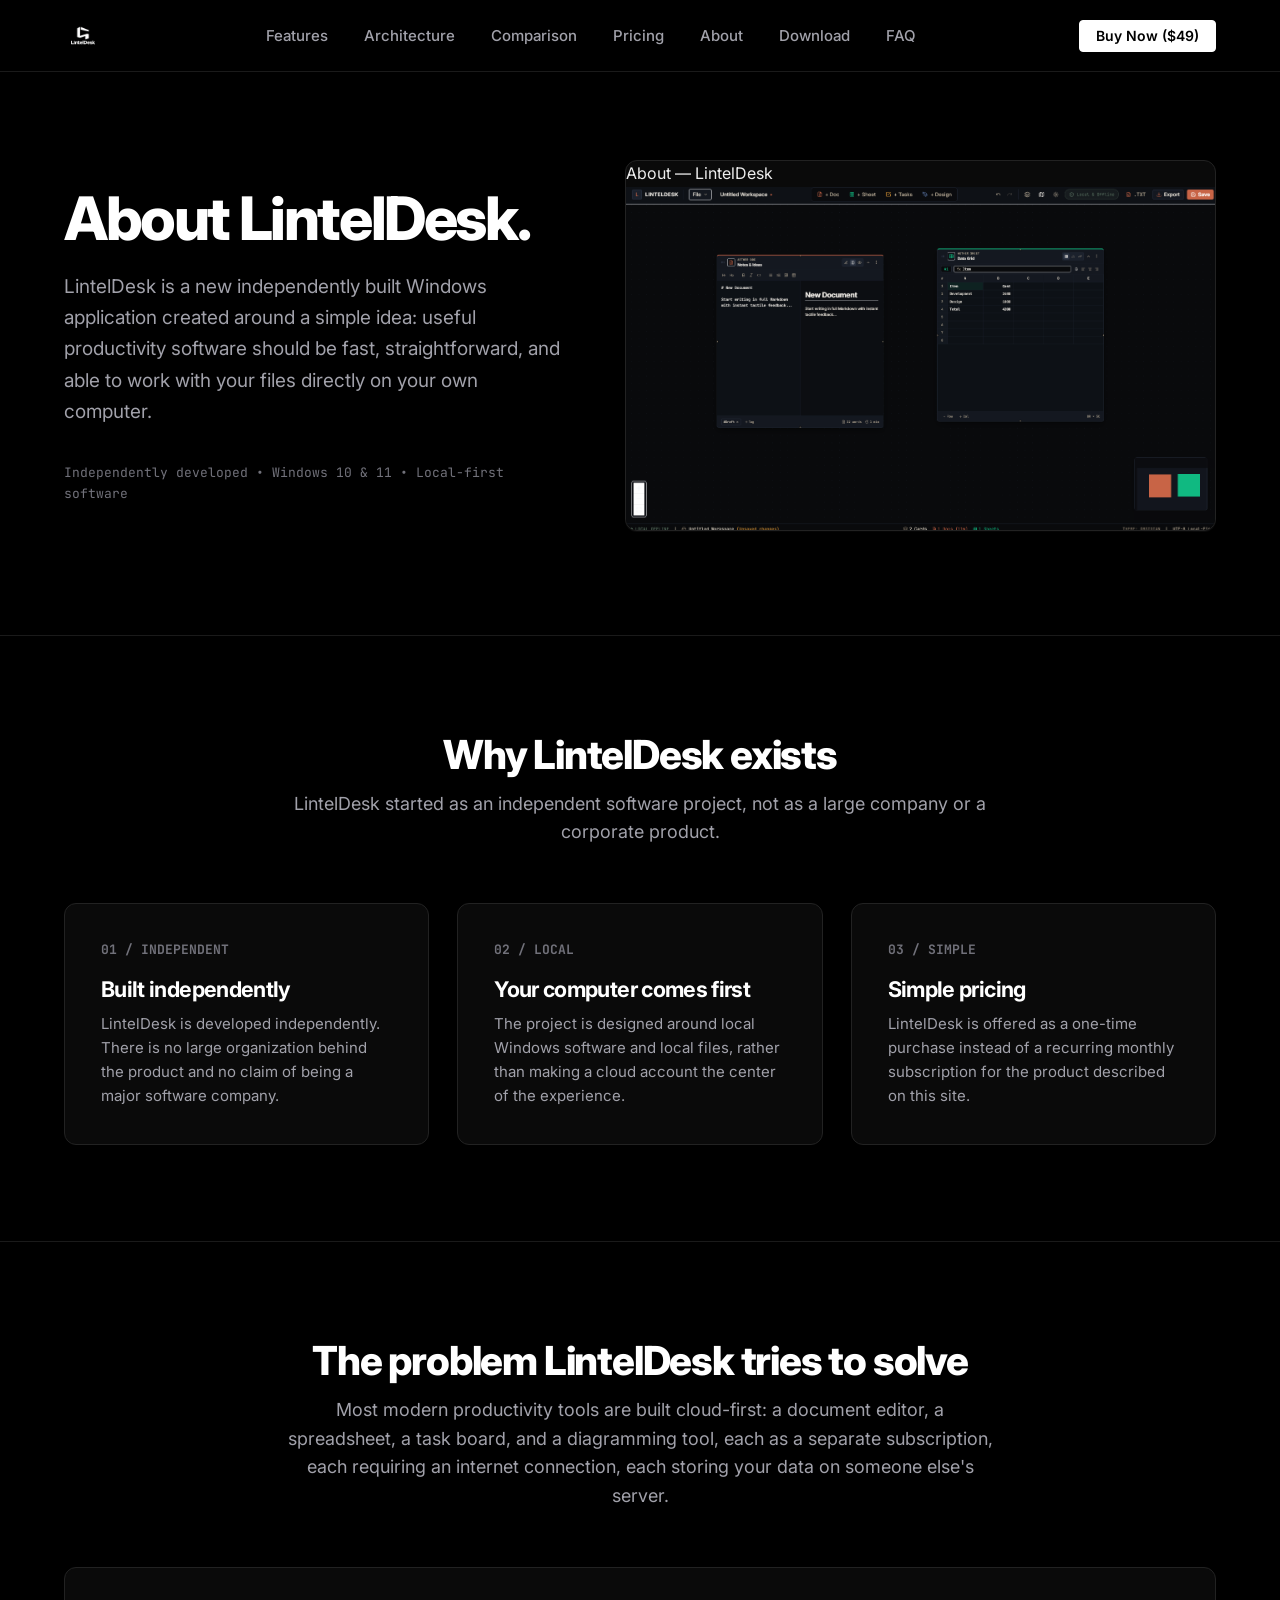
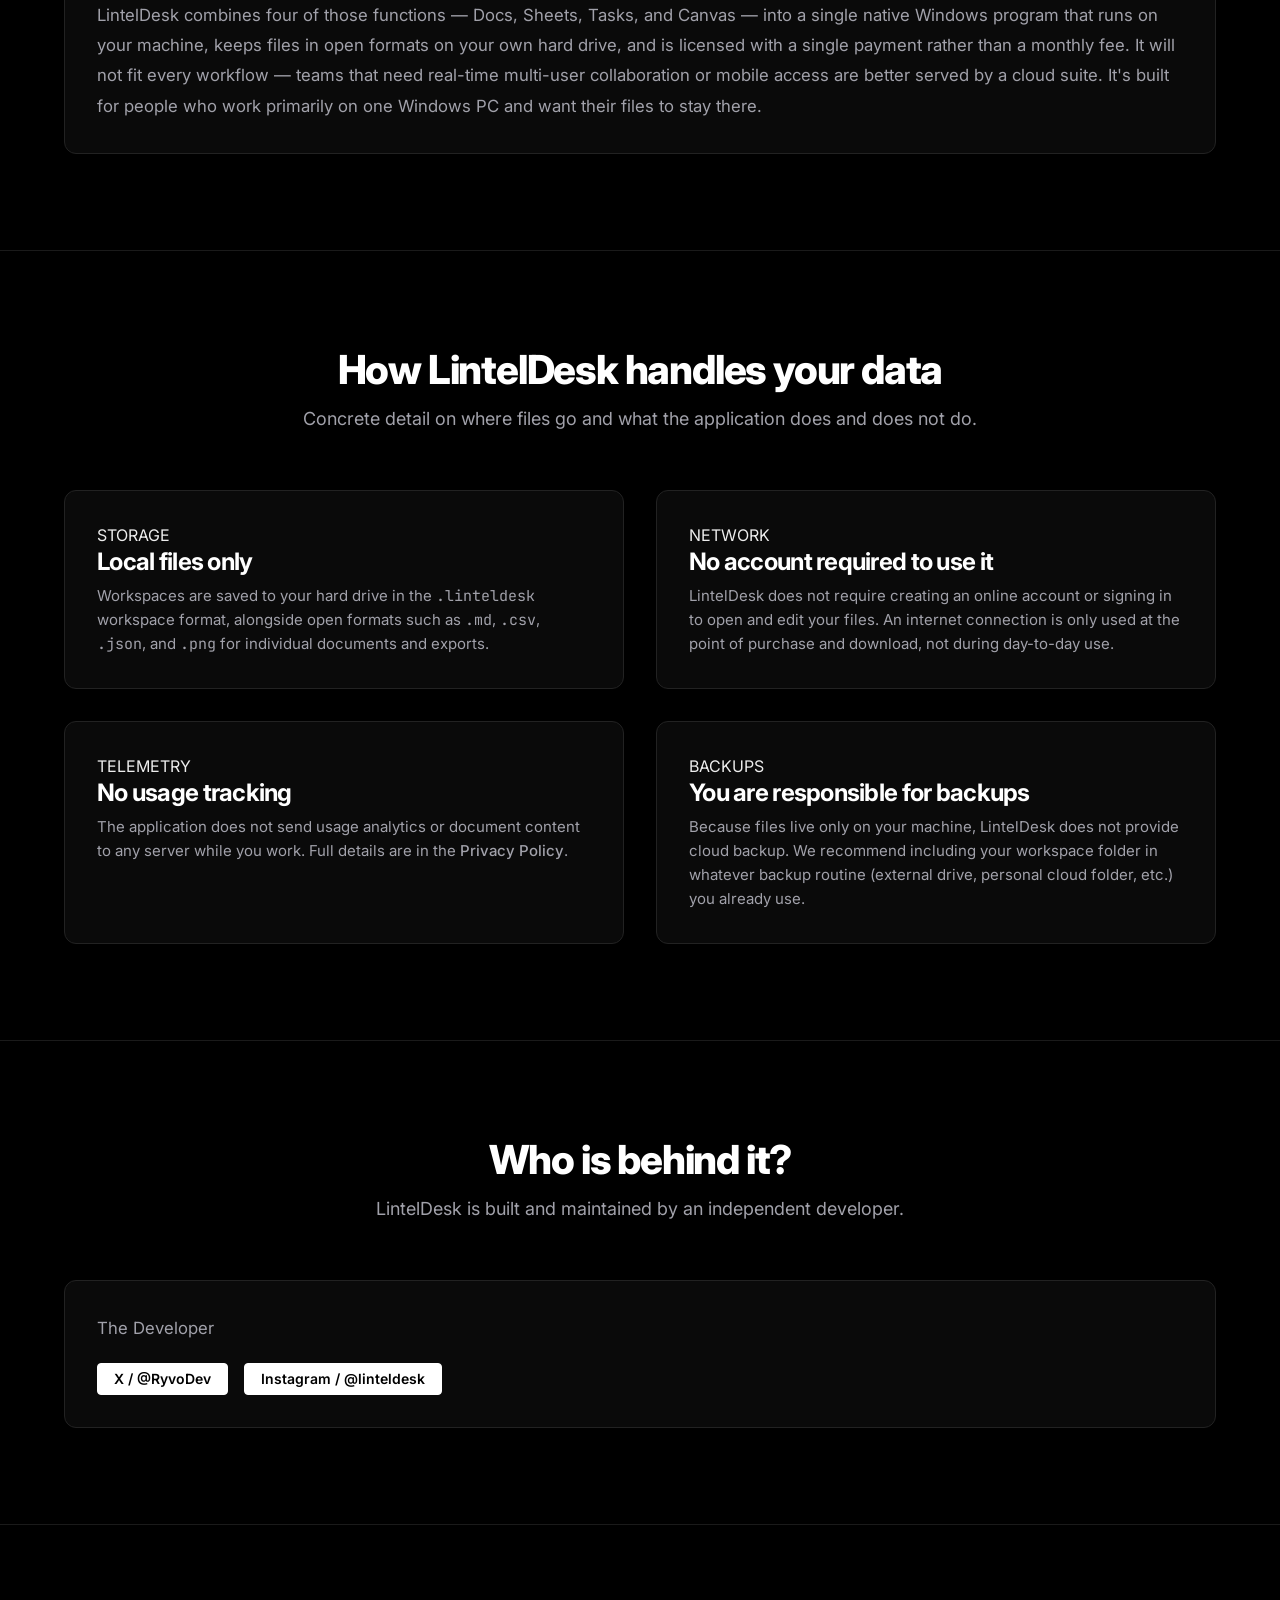
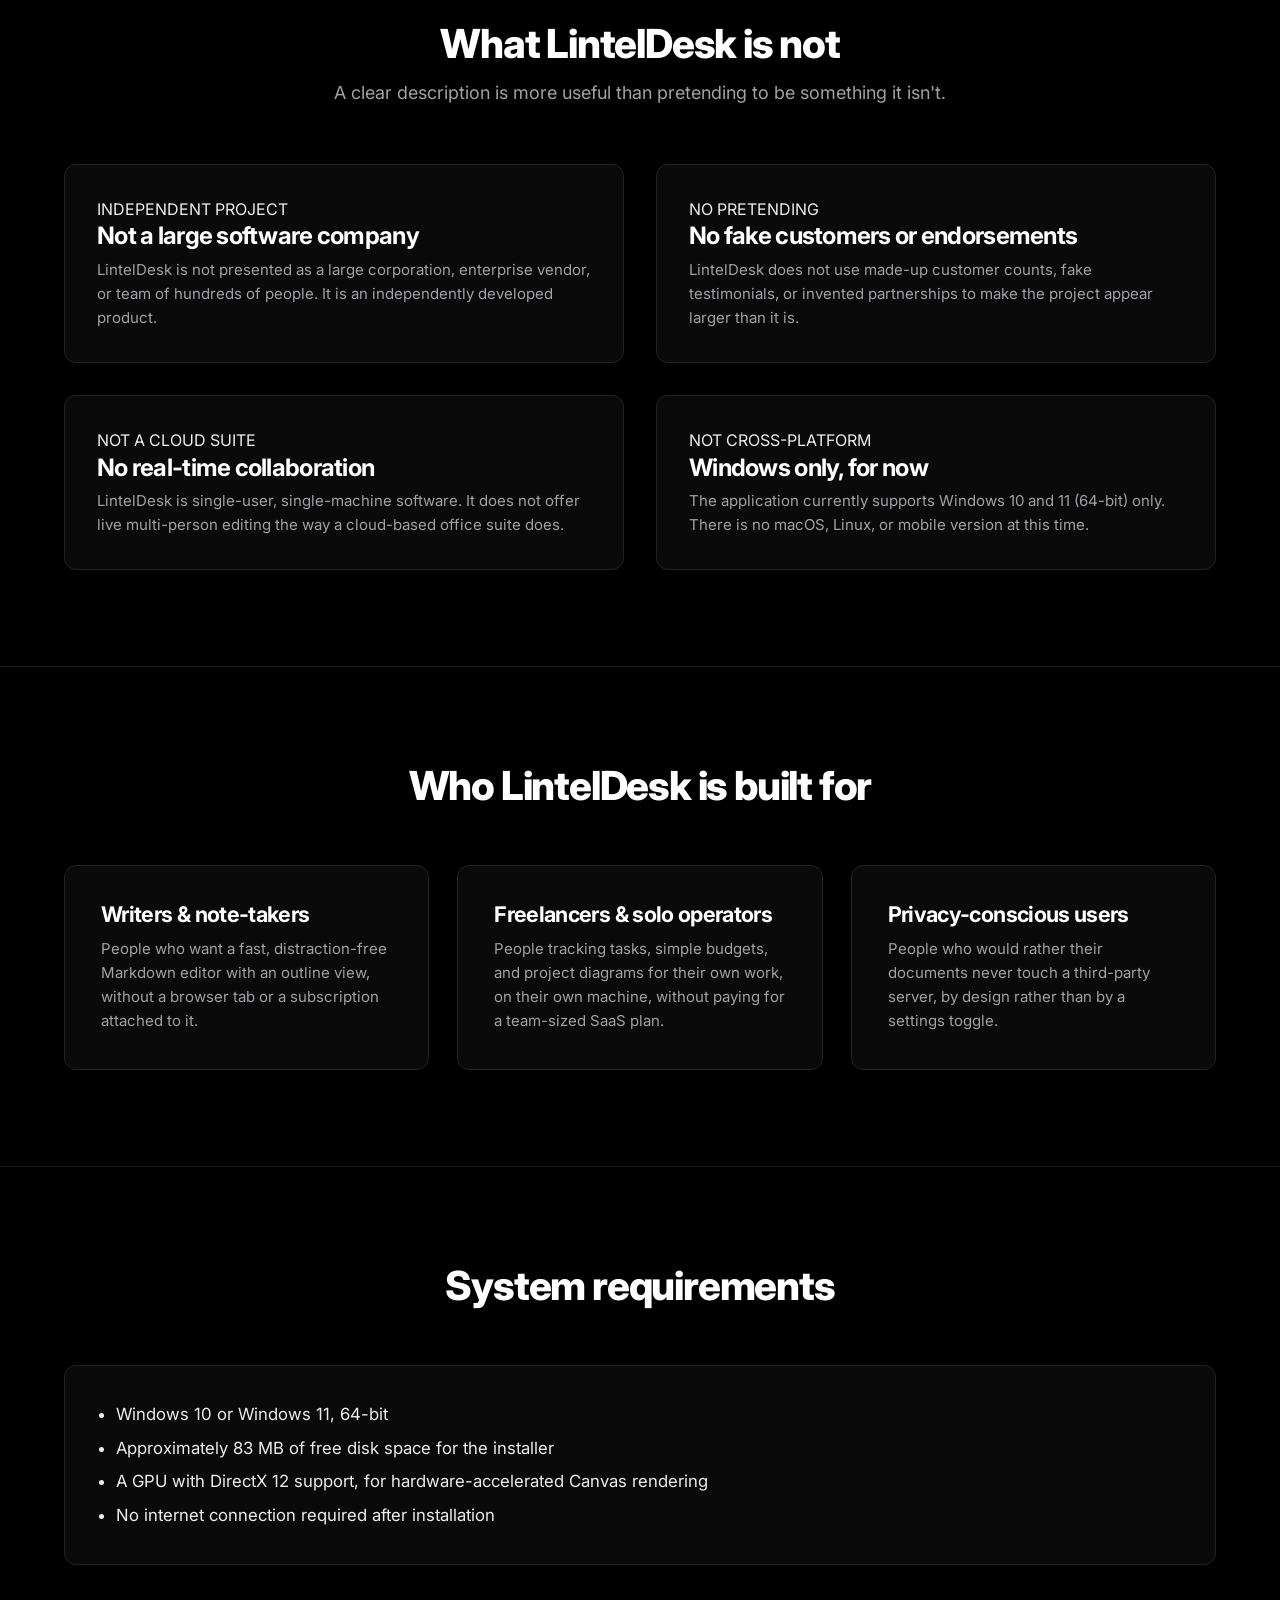
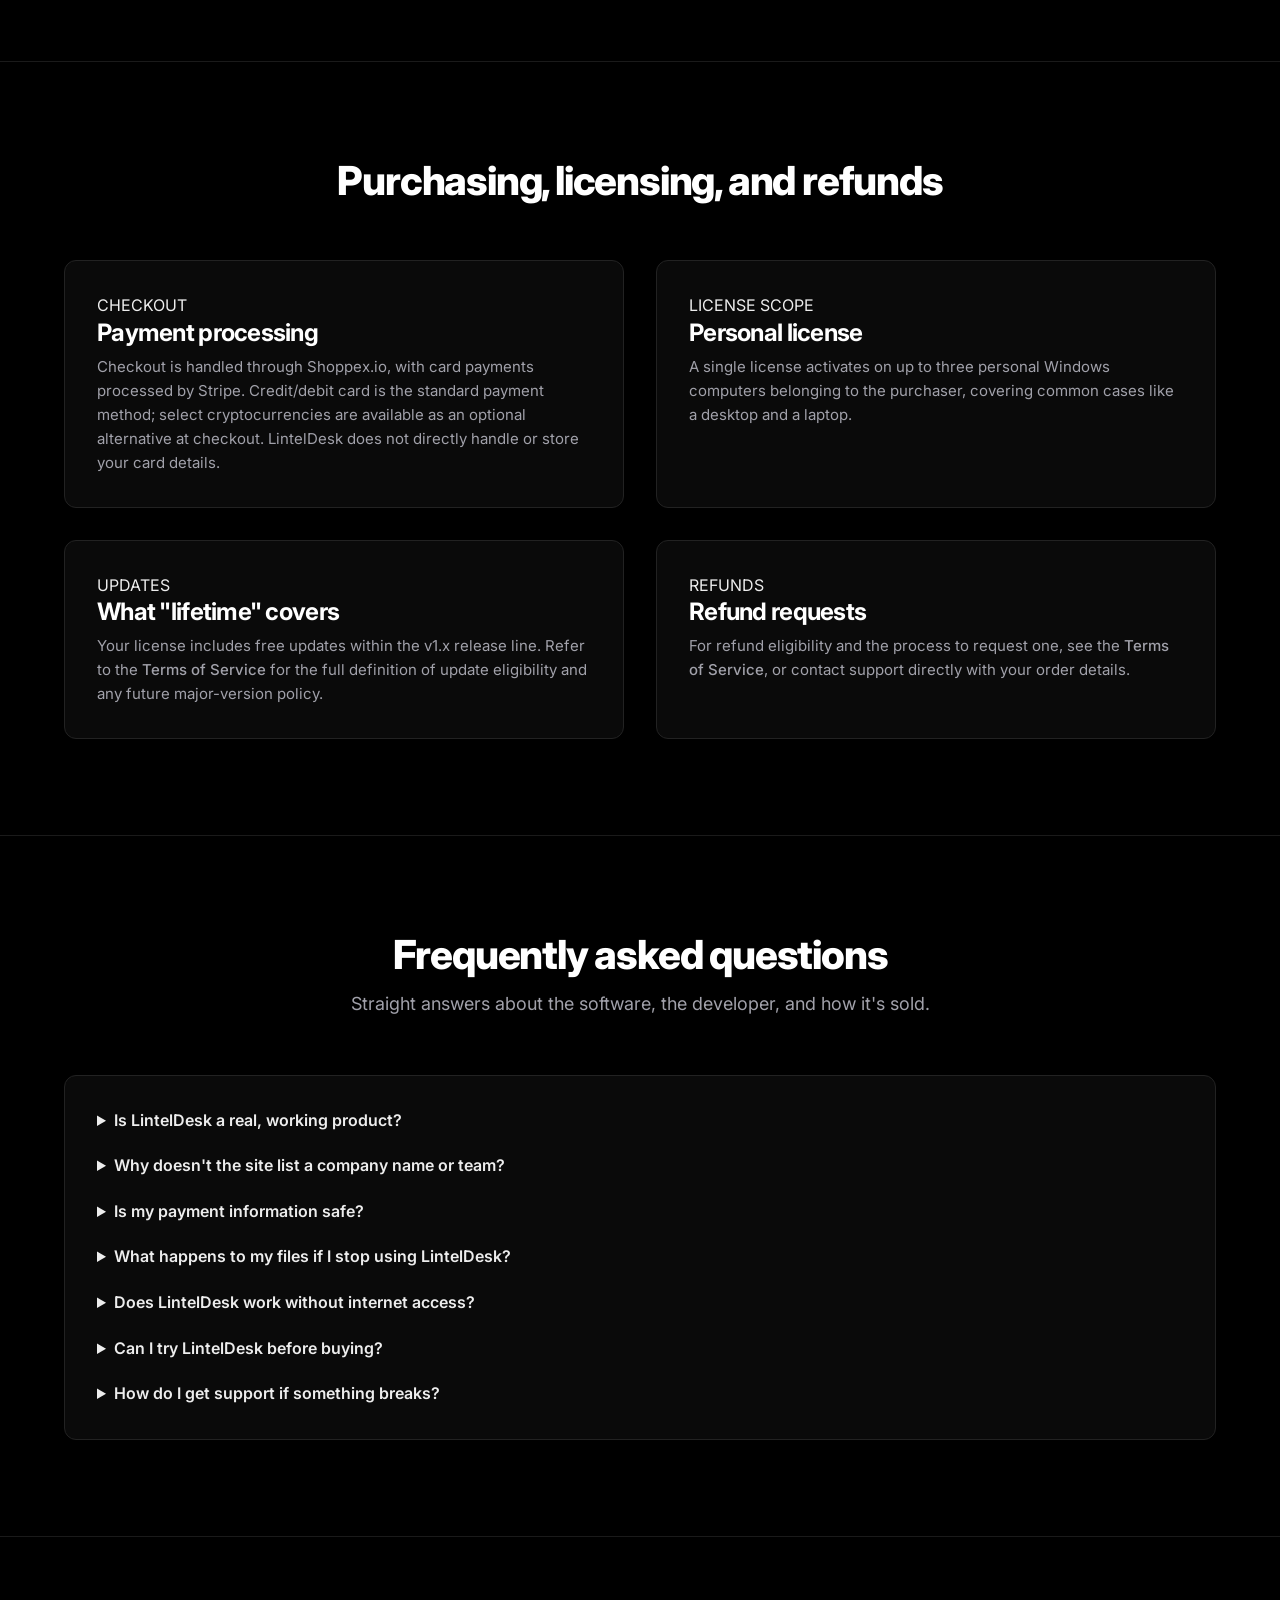
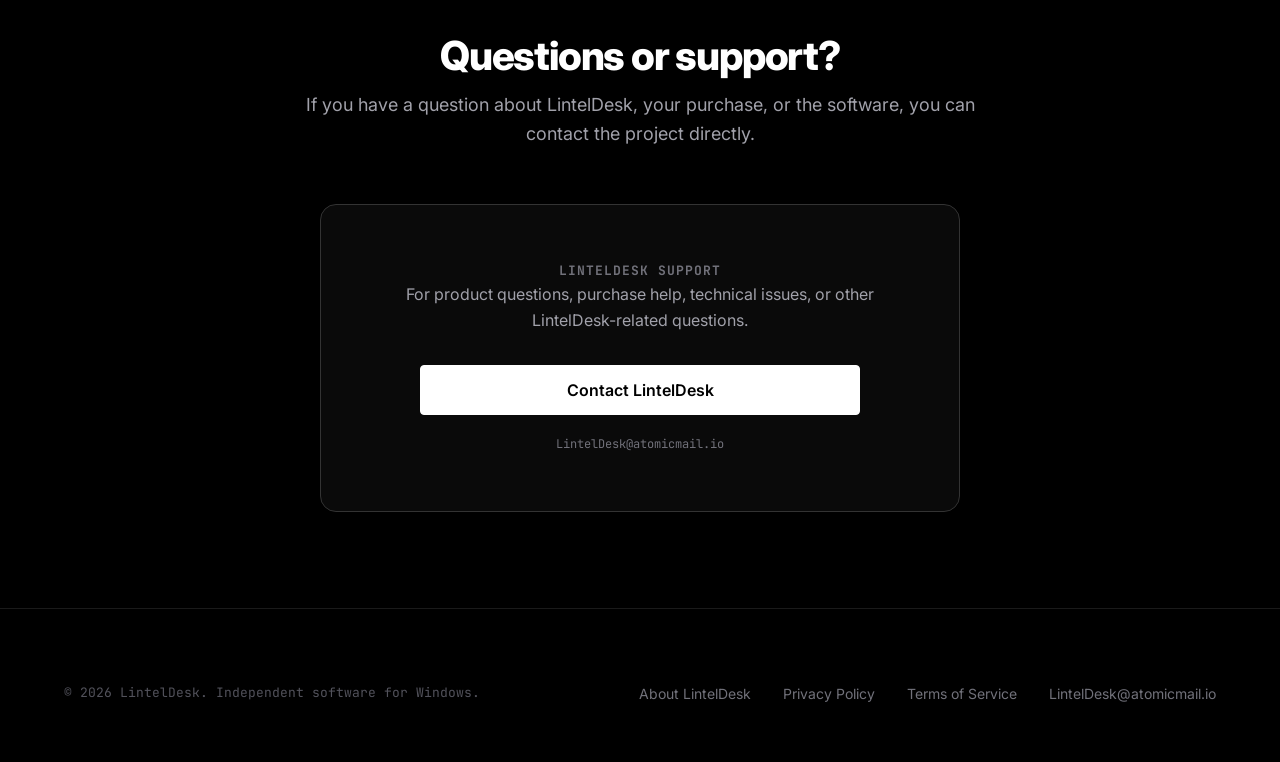
==== about.html @ a2a5febe "Revise text for clarity and conciseness in about.html" ====
<!DOCTYPE html>
<html lang="en">
<head>
  <meta charset="UTF-8" />
  <meta name="viewport" content="width=device-width, initial-scale=1.0" />
  <title>About LintelDesk — Independent Windows Software</title>
  <meta name="description" content="Learn about LintelDesk, an independently built Windows productivity workstation focused on local files, offline use, and simple one-time pricing." />
  <meta name="theme-color" content="#000000" />

  <link rel="preconnect" href="https://fonts.googleapis.com" />
  <link rel="preconnect" href="https://fonts.gstatic.com" crossorigin />
  <link href="https://fonts.googleapis.com/css2?family=Inter:wght@400;500;600;700;800;900&family=JetBrains+Mono:wght@400;500;600;700&display=swap" rel="stylesheet" />

  <link rel="stylesheet" href="styles.css" />
</head>
<body>

  <header class="header">
    <div class="container nav-row">
      <a href="index.html#hero" class="brand-link" aria-label="LintelDesk Home">
        <img src="images/logo.png" alt="LintelDesk Logo" class="brand-logo-img" />
      </a>

      <nav>
        <ul class="nav-menu">
          <li><a href="index.html#features" class="nav-link">Features</a></li>
          <li><a href="index.html#architecture" class="nav-link">Architecture</a></li>
          <li><a href="index.html#comparison" class="nav-link">Comparison</a></li>
          <li><a href="index.html#pricing" class="nav-link">Pricing</a></li>
          <li><a href="about.html" class="nav-link">About</a></li>
          <li><a href="index.html#download" class="nav-link">Download</a></li>
          <li><a href="index.html#faq" class="nav-link">FAQ</a></li>
        </ul>
      </nav>

      <div style="display: flex; align-items: center; gap: 1rem;">
        <a href="https://checkout.shoppex.io/pay/pl_1790201548_01a0cc23-e24a-76c8-9da7-486e7e6eb278_e0582c93fb455dad34afa04b"
           target="_blank" rel="noopener noreferrer" class="btn btn-primary btn-sm">
          Buy Now ($49)
        </a>
        <button class="mobile-toggle" aria-label="Open Menu">
          <svg width="20" height="20" viewBox="0 0 24 24" fill="none" stroke="currentColor" stroke-width="2">
            <line x1="3" y1="12" x2="21" y2="12"></line>
            <line x1="3" y1="6" x2="21" y2="6"></line>
            <line x1="3" y1="18" x2="21" y2="18"></line>
          </svg>
        </button>
      </div>
    </div>
  </header>

  <main>
    <section class="hero" id="hero">
      <div class="container hero-grid">
        <div class="hero-content">
          <h1>About LintelDesk.</h1>

          <p>
            LintelDesk is a new independently built Windows application created around
            a simple idea: useful productivity software should be fast, straightforward,
            and able to work with your files directly on your own computer.
          </p>

          <div class="hero-meta">
            Independently developed • Windows 10 &amp; 11 • Local-first software
          </div>
        </div>

        <div class="hero-visual">
          <div class="hero-frame">
            <div class="window-topbar">
              <div class="window-dots">
                <span class="w-dot"></span>
                <span class="w-dot"></span>
                <span class="w-dot"></span>
              </div>
              <div class="window-tab-title">About — LintelDesk</div>
              <div style="width: 36px;"></div>
            </div>
            <img src="images/workstation-canvas.png" alt="LintelDesk Workstation Interface" />
          </div>
        </div>
      </div>
    </section>

    <div class="section-divider"></div>

    <section class="section">
      <div class="container">
        <div class="section-head">
          <h2>Why LintelDesk exists</h2>
          <p>
            LintelDesk started as an independent software project, not as a large company
            or a corporate product.
          </p>
        </div>

        <div class="pillars-grid">
          <div class="pillar-card">
            <span class="pillar-num">01 / INDEPENDENT</span>
            <h3>Built independently</h3>
            <p>
              LintelDesk is developed independently. There is no large organization
              behind the product and no claim of being a major software company.
            </p>
          </div>

          <div class="pillar-card">
            <span class="pillar-num">02 / LOCAL</span>
            <h3>Your computer comes first</h3>
            <p>
              The project is designed around local Windows software and local files,
              rather than making a cloud account the center of the experience.
            </p>
          </div>

          <div class="pillar-card">
            <span class="pillar-num">03 / SIMPLE</span>
            <h3>Simple pricing</h3>
            <p>
              LintelDesk is offered as a one-time purchase instead of a recurring
              monthly subscription for the product described on this site.
            </p>
          </div>
        </div>
      </div>
    </section>

    <div class="section-divider"></div>

    <section class="section">
      <div class="container">
        <div class="section-head">
          <h2>The problem LintelDesk tries to solve</h2>
          <p>
            Most modern productivity tools are built cloud-first: a document editor, a
            spreadsheet, a task board, and a diagramming tool, each as a separate
            subscription, each requiring an internet connection, each storing your data
            on someone else's server.
          </p>
        </div>

        <div class="comp-card" style="padding: 2rem;">
          <p style="font-size: 1.05rem; line-height: 1.8; margin: 0;">
            LintelDesk combines four of those functions — Docs, Sheets, Tasks, and Canvas —
            into a single native Windows program that runs on your machine, keeps files in
            open formats on your own hard drive, and is licensed with a single payment
            rather than a monthly fee. It will not fit every workflow — teams that need
            real-time multi-user collaboration or mobile access are better served by a
            cloud suite. It's built for people who work primarily on one Windows PC and
            want their files to stay there.
          </p>
        </div>
      </div>
    </section>

    <div class="section-divider"></div>

    <section class="section">
      <div class="container">
        <div class="section-head">
          <h2>How LintelDesk handles your data</h2>
          <p>
            Concrete detail on where files go and what the application does and does not do.
          </p>
        </div>

        <div class="features-grid">
          <div class="feature-card">
            <div class="feature-card-content">
              <span class="feature-tag">STORAGE</span>
              <h3>Local files only</h3>
              <p>
                Workspaces are saved to your hard drive in the <code>.linteldesk</code> workspace
                format, alongside open formats such as <code>.md</code>, <code>.csv</code>,
                <code>.json</code>, and <code>.png</code> for individual documents and exports.
              </p>
            </div>
          </div>

          <div class="feature-card">
            <div class="feature-card-content">
              <span class="feature-tag">NETWORK</span>
              <h3>No account required to use it</h3>
              <p>
                LintelDesk does not require creating an online account or signing in to open
                and edit your files. An internet connection is only used at the point of
                purchase and download, not during day-to-day use.
              </p>
            </div>
          </div>

          <div class="feature-card">
            <div class="feature-card-content">
              <span class="feature-tag">TELEMETRY</span>
              <h3>No usage tracking</h3>
              <p>
                The application does not send usage analytics or document content to any
                server while you work. Full details are in the
                <a href="privacy.html" class="nav-link">Privacy Policy</a>.
              </p>
            </div>
          </div>

          <div class="feature-card">
            <div class="feature-card-content">
              <span class="feature-tag">BACKUPS</span>
              <h3>You are responsible for backups</h3>
              <p>
                Because files live only on your machine, LintelDesk does not provide cloud
                backup. We recommend including your workspace folder in whatever backup
                routine (external drive, personal cloud folder, etc.) you already use.
              </p>
            </div>
          </div>
        </div>
      </div>
    </section>

    <div class="section-divider"></div>

    <section class="section">
      <div class="container">
        <div class="section-head">
          <h2>Who is behind it?</h2>
          <p>
            LintelDesk is built and maintained by an independent developer.
          </p>
        </div>

        <div class="comp-card" style="padding: 2rem;">
          <p style="font-size: 1.05rem; line-height: 1.8; margin: 0 0 1.25rem 0;">
            The Developer
          </p>
          <div style="display: flex; gap: 1rem; flex-wrap: wrap;">
            <a href="https://x.com/RyvoDev" target="_blank" rel="noopener noreferrer" class="btn btn-primary btn-sm">
              X / @RyvoDev
            </a>
            <a href="https://www.instagram.com/linteldesk/" target="_blank" rel="noopener noreferrer" class="btn btn-primary btn-sm">
              Instagram / @linteldesk
            </a>
          </div>
        </div>
      </div>
    </section>

    <div class="section-divider"></div>

    <section class="section">
      <div class="container">
        <div class="section-head">
          <h2>What LintelDesk is not</h2>
          <p>
            A clear description is more useful than pretending to be something it isn't.
          </p>
        </div>

        <div class="features-grid">
          <div class="feature-card">
            <div class="feature-card-content">
              <span class="feature-tag">INDEPENDENT PROJECT</span>
              <h3>Not a large software company</h3>
              <p>
                LintelDesk is not presented as a large corporation, enterprise vendor,
                or team of hundreds of people. It is an independently developed product.
              </p>
            </div>
          </div>

          <div class="feature-card">
            <div class="feature-card-content">
              <span class="feature-tag">NO PRETENDING</span>
              <h3>No fake customers or endorsements</h3>
              <p>
                LintelDesk does not use made-up customer counts, fake testimonials,
                or invented partnerships to make the project appear larger than it is.
              </p>
            </div>
          </div>

          <div class="feature-card">
            <div class="feature-card-content">
              <span class="feature-tag">NOT A CLOUD SUITE</span>
              <h3>No real-time collaboration</h3>
              <p>
                LintelDesk is single-user, single-machine software. It does not offer
                live multi-person editing the way a cloud-based office suite does.
              </p>
            </div>
          </div>

          <div class="feature-card">
            <div class="feature-card-content">
              <span class="feature-tag">NOT CROSS-PLATFORM</span>
              <h3>Windows only, for now</h3>
              <p>
                The application currently supports Windows 10 and 11 (64-bit) only.
                There is no macOS, Linux, or mobile version at this time.
              </p>
            </div>
          </div>
        </div>
      </div>
    </section>

    <div class="section-divider"></div>

    <section class="section">
      <div class="container">
        <div class="section-head">
          <h2>Who LintelDesk is built for</h2>
        </div>

        <div class="pillars-grid">
          <div class="pillar-card">
            <h3>Writers &amp; note-takers</h3>
            <p>
              People who want a fast, distraction-free Markdown editor with an outline
              view, without a browser tab or a subscription attached to it.
            </p>
          </div>
          <div class="pillar-card">
            <h3>Freelancers &amp; solo operators</h3>
            <p>
              People tracking tasks, simple budgets, and project diagrams for their own
              work, on their own machine, without paying for a team-sized SaaS plan.
            </p>
          </div>
          <div class="pillar-card">
            <h3>Privacy-conscious users</h3>
            <p>
              People who would rather their documents never touch a third-party server,
              by design rather than by a settings toggle.
            </p>
          </div>
        </div>
      </div>
    </section>

    <div class="section-divider"></div>

    <section class="section">
      <div class="container">
        <div class="section-head">
          <h2>System requirements</h2>
        </div>

        <div class="comp-card" style="padding: 2rem;">
          <ul style="font-size: 1.05rem; line-height: 2; margin: 0; padding-left: 1.2rem;">
            <li>Windows 10 or Windows 11, 64-bit</li>
            <li>Approximately 83 MB of free disk space for the installer</li>
            <li>A GPU with DirectX 12 support, for hardware-accelerated Canvas rendering</li>
            <li>No internet connection required after installation</li>
          </ul>
        </div>
      </div>
    </section>

    <div class="section-divider"></div>

    <section class="section">
      <div class="container">
        <div class="section-head">
          <h2>Purchasing, licensing, and refunds</h2>
        </div>

        <div class="features-grid">
          <div class="feature-card">
            <div class="feature-card-content">
              <span class="feature-tag">CHECKOUT</span>
              <h3>Payment processing</h3>
              <p>
                Checkout is handled through Shoppex.io, with card payments processed by
                Stripe. Credit/debit card is the standard payment method; select
                cryptocurrencies are available as an optional alternative at checkout.
                LintelDesk does not directly handle or store your card details.
              </p>
            </div>
          </div>
          <div class="feature-card">
            <div class="feature-card-content">
              <span class="feature-tag">LICENSE SCOPE</span>
              <h3>Personal license</h3>
              <p>
                A single license activates on up to three personal Windows computers
                belonging to the purchaser, covering common cases like a desktop and a laptop.
              </p>
            </div>
          </div>
          <div class="feature-card">
            <div class="feature-card-content">
              <span class="feature-tag">UPDATES</span>
              <h3>What "lifetime" covers</h3>
              <p>
                Your license includes free updates within the v1.x release line. Refer to
                the <a href="terms.html" class="nav-link">Terms of Service</a> for the full
                definition of update eligibility and any future major-version policy.
              </p>
            </div>
          </div>
          <div class="feature-card">
            <div class="feature-card-content">
              <span class="feature-tag">REFUNDS</span>
              <h3>Refund requests</h3>
              <p>
                For refund eligibility and the process to request one, see the
                <a href="terms.html" class="nav-link">Terms of Service</a>, or contact
                support directly with your order details.
              </p>
            </div>
          </div>
        </div>
      </div>
    </section>

    <div class="section-divider"></div>

    <section class="section" id="faq">
      <div class="container">
        <div class="section-head">
          <h2>Frequently asked questions</h2>
          <p>Straight answers about the software, the developer, and how it's sold.</p>
        </div>

        <div class="comp-card" style="padding: 2rem;">
          <details style="margin-bottom:1.25rem;">
            <summary style="font-weight:600; cursor:pointer;">Is LintelDesk a real, working product?</summary>
            <p style="margin-top:0.75rem; line-height:1.8;">Yes. LintelDesk is a functioning Windows desktop application (v1.0.0) that you download and install after purchase. It is not vaporware or a pre-order for something that doesn't exist yet.</p>
          </details>
          <details style="margin-bottom:1.25rem;">
            <summary style="font-weight:600; cursor:pointer;">Why doesn't the site list a company name or team?</summary>
            <p style="margin-top:0.75rem; line-height:1.8;">LintelDesk is built by an independent developer rather than a registered company with a public team page. That's disclosed here rather than hidden, and support is handled directly through the contact email listed on this site.</p>
          </details>
          <details style="margin-bottom:1.25rem;">
            <summary style="font-weight:600; cursor:pointer;">Is my payment information safe?</summary>
            <p style="margin-top:0.75rem; line-height:1.8;">Checkout runs through Shoppex.io, with card payments processed by Stripe. Cryptocurrency is offered as an optional alternative for those who prefer it. LintelDesk never sees or stores your full card number.</p>
          </details>
          <details style="margin-bottom:1.25rem;">
            <summary style="font-weight:600; cursor:pointer;">What happens to my files if I stop using LintelDesk?</summary>
            <p style="margin-top:0.75rem; line-height:1.8;">Your files remain on your hard drive in open formats (Markdown, CSV, JSON, PNG) that you can open with other software. Uninstalling LintelDesk does not delete or lock your existing documents.</p>
          </details>
          <details style="margin-bottom:1.25rem;">
            <summary style="font-weight:600; cursor:pointer;">Does LintelDesk work without internet access?</summary>
            <p style="margin-top:0.75rem; line-height:1.8;">Yes. Once installed, the application runs fully offline. An internet connection is only needed to purchase and download it.</p>
          </details>
          <details style="margin-bottom:1.25rem;">
            <summary style="font-weight:600; cursor:pointer;">Can I try LintelDesk before buying?</summary>
            <p style="margin-top:0.75rem; line-height:1.8;">Check the <a href="index.html#download" class="nav-link">Download</a> section for current availability of a trial or demo build.</p>
          </details>
          <details style="margin-bottom:0;">
            <summary style="font-weight:600; cursor:pointer;">How do I get support if something breaks?</summary>
            <p style="margin-top:0.75rem; line-height:1.8;">Email the address in the Contact section below with your order details and a description of the issue. Support is provided directly by the developer.</p>
          </details>
        </div>
      </div>
    </section>

    <div class="section-divider"></div>

    <section class="section">
      <div class="container">
        <div class="section-head">
          <h2>Questions or support?</h2>
          <p>
            If you have a question about LintelDesk, your purchase, or the software,
            you can contact the project directly.
          </p>
        </div>

        <div class="pricing-wrapper">
          <div class="pricing-card">
            <div class="pricing-plan-title">LintelDesk Support</div>
            <p class="pricing-desc">
              For product questions, purchase help, technical issues, or other
              LintelDesk-related questions.
            </p>

            <a href="mailto:LintelDesk@atomicmail.io" class="btn btn-primary btn-lg"
               style="width: 100%; max-width: 440px;">
              Contact LintelDesk
            </a>

            <div class="payment-badges-row">
              LintelDesk@atomicmail.io
            </div>
          </div>
        </div>
      </div>
    </section>
  </main>

  <footer class="footer">
    <div class="container footer-inner">
      <div class="footer-copy">
        © 2026 LintelDesk. Independent software for Windows.
      </div>

      <ul class="footer-links-list">
        <li><a href="about.html" class="footer-link">About LintelDesk</a></li>
        <li><a href="privacy.html" class="footer-link">Privacy Policy</a></li>
        <li><a href="terms.html" class="footer-link">Terms of Service</a></li>
        <li><a href="mailto:LintelDesk@atomicmail.io" class="footer-link">LintelDesk@atomicmail.io</a></li>
      </ul>
    </div>
  </footer>

  <script src="app.js"></script>
</body>
</html>
---- styles.css ----
﻿/* ==========================================================================
   LINTELDESK — Premium Monochromatic Workstation Design System
   Pure Black, High-Contrast Typography, Real Hardware Software Aesthetic
   ========================================================================== */

:root {
  /* Solid Pure Black & Minimalist Dark Surfaces */
  --bg-black: #000000;
  --bg-surface-1: #0A0A0A;
  --bg-surface-2: #121212;
  --bg-surface-3: #18181B;
  --bg-surface-hover: #202024;
  
  /* Precision 1px Structural Borders */
  --border-subtle: #222222;
  --border-muted: #1A1A1A;
  --border-strong: #333333;
  --border-white: #FFFFFF;
  
  /* High-Contrast Typography */
  --text-white: #FFFFFF;
  --text-primary: #EDEDED;
  --text-secondary: #A1A1AA;
  --text-muted: #71717A;
  --text-dim: #52525B;
  
  /* Pure Monochrome Action States */
  --btn-primary-bg: #FFFFFF;
  --btn-primary-text: #000000;
  --btn-primary-hover: #E4E4E7;
  
  --btn-secondary-bg: #121212;
  --btn-secondary-text: #FFFFFF;
  --btn-secondary-border: #27272A;
  --btn-secondary-hover: #1E1E22;

  --accent-green: #22C55E;
  
  /* Typography Stack */
  --font-sans: -apple-system, BlinkMacSystemFont, "SF Pro Display", "Inter", "Segoe UI", Roboto, Helvetica, Arial, sans-serif;
  --font-mono: "JetBrains Mono", "SF Mono", Consolas, Menlo, monospace;
  
  /* Sizing & Structure */
  --header-height: 72px;
  --container-max: 1200px;
  --radius-sm: 4px;
  --radius-md: 8px;
  --radius-lg: 12px;
  --radius-xl: 16px;
  
  /* Clean Physical Elevation Shadows */
  --shadow-card: 0 4px 24px rgba(0, 0, 0, 0.9), 0 1px 2px rgba(0, 0, 0, 0.8);
  --shadow-window: 0 20px 60px rgba(0, 0, 0, 0.95), 0 1px 0 rgba(255, 255, 255, 0.08);
}

/* Global Reset */
*, *::before, *::after {
  box-sizing: border-box;
  margin: 0;
  padding: 0;
}

html {
  font-size: 16px;
  scroll-behavior: smooth;
  -webkit-font-smoothing: antialiased;
  -moz-osx-font-smoothing: grayscale;
  background-color: var(--bg-black);
  color: var(--text-primary);
}

body {
  font-family: var(--font-sans);
  line-height: 1.6;
  background-color: var(--bg-black);
  color: var(--text-primary);
  overflow-x: hidden;
}

/* Typography */
h1, h2, h3, h4 {
  color: var(--text-white);
  font-weight: 700;
  line-height: 1.15;
  letter-spacing: -0.03em;
}

p {
  color: var(--text-secondary);
  margin-bottom: 1rem;
}

p:last-child {
  margin-bottom: 0;
}

a {
  color: var(--text-white);
  text-decoration: none;
  transition: opacity 0.15s ease;
}

a:hover {
  opacity: 0.8;
}

button {
  cursor: pointer;
  font-family: inherit;
  border: none;
  background: none;
}

code, .mono {
  font-family: var(--font-mono);
}

/* Container & Sections */
.container {
  width: 100%;
  max-width: var(--container-max);
  margin: 0 auto;
  padding: 0 1.5rem;
}

.section {
  padding: 6rem 0;
}

.section-divider {
  height: 1px;
  background: var(--border-muted);
  width: 100%;
}

.section-head {
  text-align: center;
  max-width: 720px;
  margin: 0 auto 3.5rem auto;
}

.section-head h2 {
  font-size: 2.5rem;
  font-weight: 800;
  margin-bottom: 0.75rem;
}

.section-head p {
  font-size: 1.125rem;
  color: var(--text-secondary);
  line-height: 1.6;
}

/* Buttons */
.btn {
  display: inline-flex;
  align-items: center;
  justify-content: center;
  gap: 0.5rem;
  padding: 0.875rem 1.625rem;
  border-radius: var(--radius-sm);
  font-weight: 600;
  font-size: 0.9375rem;
  line-height: 1;
  transition: all 0.15s ease;
  white-space: nowrap;
}

.btn-primary {
  background-color: var(--btn-primary-bg);
  color: var(--btn-primary-text);
  border: 1px solid var(--text-white);
}

.btn-primary:hover {
  background-color: var(--btn-primary-hover);
  color: #000000;
  transform: translateY(-1px);
}

.btn-secondary {
  background-color: var(--btn-secondary-bg);
  color: var(--btn-secondary-text);
  border: 1px solid var(--btn-secondary-border);
}

.btn-secondary:hover {
  background-color: var(--btn-secondary-hover);
  border-color: var(--border-strong);
  color: #FFFFFF;
}

.btn-lg {
  padding: 1rem 2rem;
  font-size: 1rem;
}

.btn-sm {
  padding: 0.5rem 1rem;
  font-size: 0.875rem;
}

/* Header Navigation */
.header {
  position: sticky;
  top: 0;
  left: 0;
  width: 100%;
  height: var(--header-height);
  background-color: rgba(0, 0, 0, 0.92);
  backdrop-filter: blur(16px);
  -webkit-backdrop-filter: blur(16px);
  border-bottom: 1px solid var(--border-muted);
  z-index: 100;
}

.nav-row {
  display: flex;
  align-items: center;
  justify-content: space-between;
  height: 100%;
}

.brand-link {
  display: flex;
  align-items: center;
  gap: 0.75rem;
  text-decoration: none;
}

.brand-logo-img {
  height: 38px;
  width: auto;
  display: block;
  object-fit: contain;
}

.nav-menu {
  display: flex;
  align-items: center;
  gap: 2.25rem;
  list-style: none;
}

.nav-link {
  font-size: 0.9375rem;
  font-weight: 500;
  color: var(--text-secondary);
  transition: color 0.15s ease;
}

.nav-link:hover {
  color: var(--text-white);
}

.mobile-toggle {
  display: none;
  color: var(--text-white);
  padding: 0.4rem;
}

/* Hero Section */
.hero {
  padding: 5.5rem 0 6.5rem 0;
  background-color: var(--bg-black);
}

.hero-grid {
  display: grid;
  grid-template-columns: 1.05fr 1.25fr;
  gap: 4rem;
  align-items: center;
}

.hero-content h1 {
  font-size: 3.75rem;
  font-weight: 800;
  line-height: 1.08;
  letter-spacing: -0.04em;
  margin-bottom: 1.25rem;
  color: var(--text-white);
}

.hero-content p {
  font-size: 1.1875rem;
  line-height: 1.65;
  color: var(--text-secondary);
  margin-bottom: 2.25rem;
}

.hero-actions {
  display: flex;
  align-items: center;
  gap: 1rem;
  margin-bottom: 1.75rem;
  flex-wrap: wrap;
}

.hero-meta {
  font-family: var(--font-mono);
  font-size: 0.8125rem;
  color: var(--text-muted);
}

.hero-visual {
  position: relative;
}

.hero-frame {
  background: var(--bg-surface-1);
  border: 1px solid var(--border-subtle);
  border-radius: var(--radius-lg);
  overflow: hidden;
  box-shadow: var(--shadow-window);
}

.hero-frame img {
  width: 100%;
  height: auto;
  display: block;
}

/* Features Showcase */
.features-grid {
  display: grid;
  grid-template-columns: 1fr 1fr;
  gap: 2rem;
}

.feature-card {
  background: var(--bg-surface-1);
  border: 1px solid var(--border-subtle);
  border-radius: var(--radius-lg);
  overflow: hidden;
  display: flex;
  flex-direction: column;
  box-shadow: var(--shadow-card);
  transition: border-color 0.2s ease;
}

.feature-card:hover {
  border-color: var(--border-strong);
}

.feature-card-content {
  padding: 2rem;
}

.feature-card-content h3 {
  font-size: 1.5rem;
  margin-bottom: 0.5rem;
}

.feature-card-content p {
  font-size: 0.9375rem;
  color: var(--text-secondary);
  line-height: 1.6;
}

.feature-card-media {
  background: #050505;
  border-top: 1px solid var(--border-muted);
  overflow: hidden;
}

.feature-card-media img {
  width: 100%;
  height: auto;
  display: block;
}

/* Architecture Pillars */
.pillars-grid {
  display: grid;
  grid-template-columns: repeat(3, 1fr);
  gap: 1.75rem;
}

.pillar-card {
  background: var(--bg-surface-1);
  border: 1px solid var(--border-subtle);
  border-radius: var(--radius-lg);
  padding: 2.25rem;
}

.pillar-num {
  font-family: var(--font-mono);
  font-size: 0.8125rem;
  font-weight: 700;
  color: var(--text-muted);
  margin-bottom: 1rem;
  display: block;
}

.pillar-card h3 {
  font-size: 1.35rem;
  margin-bottom: 0.625rem;
}

.pillar-card p {
  font-size: 0.9375rem;
  color: var(--text-secondary);
  line-height: 1.6;
}

/* Comparison Table */
.comp-card {
  background: var(--bg-surface-1);
  border: 1px solid var(--border-subtle);
  border-radius: var(--radius-lg);
  overflow: hidden;
}

.comp-table {
  width: 100%;
  border-collapse: collapse;
  text-align: left;
}

.comp-table th, .comp-table td {
  padding: 1.25rem 1.75rem;
  border-bottom: 1px solid var(--border-muted);
}

.comp-table th {
  background: var(--bg-surface-2);
  font-size: 0.8125rem;
  font-weight: 700;
  text-transform: uppercase;
  letter-spacing: 0.05em;
  color: var(--text-muted);
}

.comp-table th.highlight-col, .comp-table td.highlight-col {
  background: #0E0E10;
  color: var(--text-white);
  font-weight: 600;
}

.comp-table td.highlight-col {
  color: var(--accent-green);
}

/* Pricing Card */
.pricing-wrapper {
  max-width: 640px;
  margin: 0 auto;
}

.pricing-card {
  background: var(--bg-surface-1);
  border: 1px solid var(--border-strong);
  border-radius: var(--radius-xl);
  padding: 3.5rem 3rem;
  text-align: center;
  box-shadow: var(--shadow-card);
}

.pricing-plan-title {
  font-family: var(--font-mono);
  font-size: 0.8125rem;
  font-weight: 700;
  text-transform: uppercase;
  letter-spacing: 0.08em;
  color: var(--text-muted);
}

.pricing-price-row {
  display: flex;
  align-items: baseline;
  justify-content: center;
  gap: 0.35rem;
  margin: 1.25rem 0 0.5rem 0;
}

.pricing-currency {
  font-size: 2.25rem;
  font-weight: 700;
  color: var(--text-muted);
}

.pricing-number {
  font-size: 4.5rem;
  font-weight: 900;
  letter-spacing: -0.05em;
  color: var(--text-white);
  line-height: 1;
}

.pricing-term {
  font-family: var(--font-mono);
  font-size: 0.875rem;
  color: var(--accent-green);
  font-weight: 600;
}

.pricing-desc {
  font-size: 1rem;
  color: var(--text-secondary);
  margin-bottom: 2rem;
}

.pricing-features-list {
  list-style: none;
  display: flex;
  flex-direction: column;
  gap: 0.875rem;
  text-align: left;
  max-width: 440px;
  margin: 0 auto 2.5rem auto;
  padding: 1.5rem;
  background: var(--bg-surface-2);
  border: 1px solid var(--border-subtle);
  border-radius: var(--radius-md);
}

.pricing-feature-line {
  display: flex;
  align-items: center;
  gap: 0.75rem;
  font-size: 0.9375rem;
  color: var(--text-primary);
}

.pricing-feature-line svg {
  color: var(--accent-green);
  flex-shrink: 0;
}

.payment-badges-row {
  font-family: var(--font-mono);
  font-size: 0.75rem;
  color: var(--text-muted);
  margin-top: 1.25rem;
}

/* Download Section */
.download-card {
  background: var(--bg-surface-1);
  border: 1px solid var(--border-subtle);
  border-radius: var(--radius-xl);
  padding: 3rem;
  display: flex;
  flex-direction: column;
  gap: 1.75rem;
}

.download-actions-row {
  display: flex;
  align-items: center;
  gap: 1.25rem;
  flex-wrap: wrap;
}

.checksum-pill {
  background: #050505;
  border: 1px solid var(--border-muted);
  border-radius: var(--radius-sm);
  padding: 0.75rem 1rem;
  font-family: var(--font-mono);
  font-size: 0.75rem;
  color: var(--text-secondary);
  word-break: break-all;
}

/* FAQ Accordion */
.faq-container {
  max-width: 760px;
  margin: 0 auto;
  display: flex;
  flex-direction: column;
  gap: 0.75rem;
}

.faq-item {
  background: var(--bg-surface-1);
  border: 1px solid var(--border-subtle);
  border-radius: var(--radius-sm);
  overflow: hidden;
}

.faq-trigger {
  width: 100%;
  padding: 1.25rem 1.5rem;
  display: flex;
  align-items: center;
  justify-content: space-between;
  gap: 1rem;
  text-align: left;
  font-size: 1.0625rem;
  font-weight: 600;
  color: var(--text-white);
}

.faq-trigger:hover {
  background: var(--bg-surface-2);
}

.faq-content {
  max-height: 0;
  overflow: hidden;
  transition: max-height 0.25s ease, padding 0.25s ease;
  padding: 0 1.5rem;
  font-size: 0.9375rem;
  color: var(--text-secondary);
  line-height: 1.6;
}

.faq-item.active .faq-content {
  padding: 0 1.5rem 1.25rem 1.5rem;
  max-height: 300px;
}

.faq-icon {
  transition: transform 0.2s ease;
  flex-shrink: 0;
  color: var(--text-muted);
}

.faq-item.active .faq-icon {
  transform: rotate(180deg);
  color: var(--text-white);
}

/* Footer */
.footer {
  border-top: 1px solid var(--border-muted);
  padding: 4.5rem 0 3.5rem 0;
  background-color: var(--bg-black);
}

.footer-inner {
  display: flex;
  justify-content: space-between;
  align-items: center;
  flex-wrap: wrap;
  gap: 1.75rem;
}

.footer-links-list {
  display: flex;
  gap: 2rem;
  list-style: none;
}

.footer-link {
  font-size: 0.875rem;
  color: var(--text-muted);
}

.footer-link:hover {
  color: var(--text-white);
}

.footer-copy {
  font-family: var(--font-mono);
  font-size: 0.8125rem;
  color: var(--text-dim);
}

/* Responsive */
@media (max-width: 960px) {
  .hero-grid {
    grid-template-columns: 1fr;
    text-align: center;
    gap: 2.5rem;
  }
  .hero-content h1 {
    font-size: 2.75rem;
  }
  .hero-actions {
    justify-content: center;
  }
  .features-grid {
    grid-template-columns: 1fr;
  }
  .pillars-grid {
    grid-template-columns: 1fr;
  }
  .nav-menu {
    display: none;
  }
  .mobile-toggle {
    display: block;
  }
}
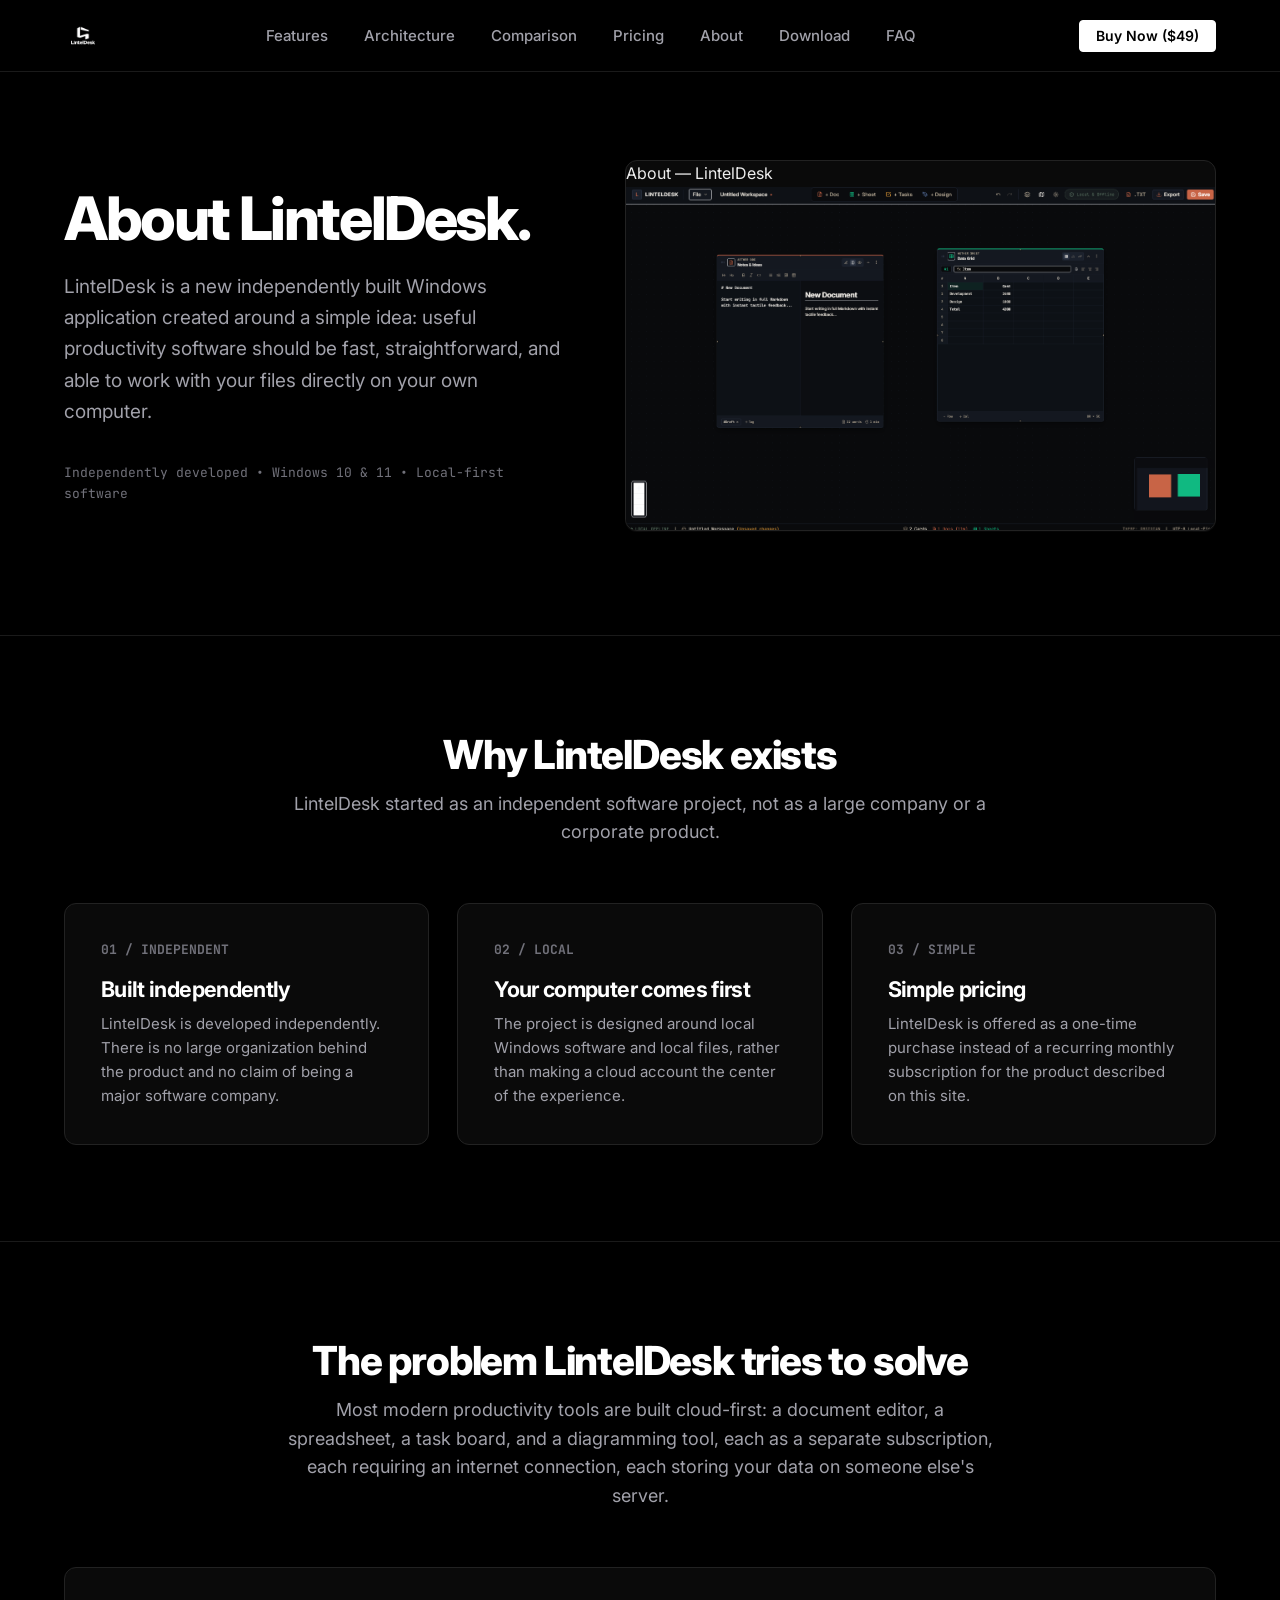
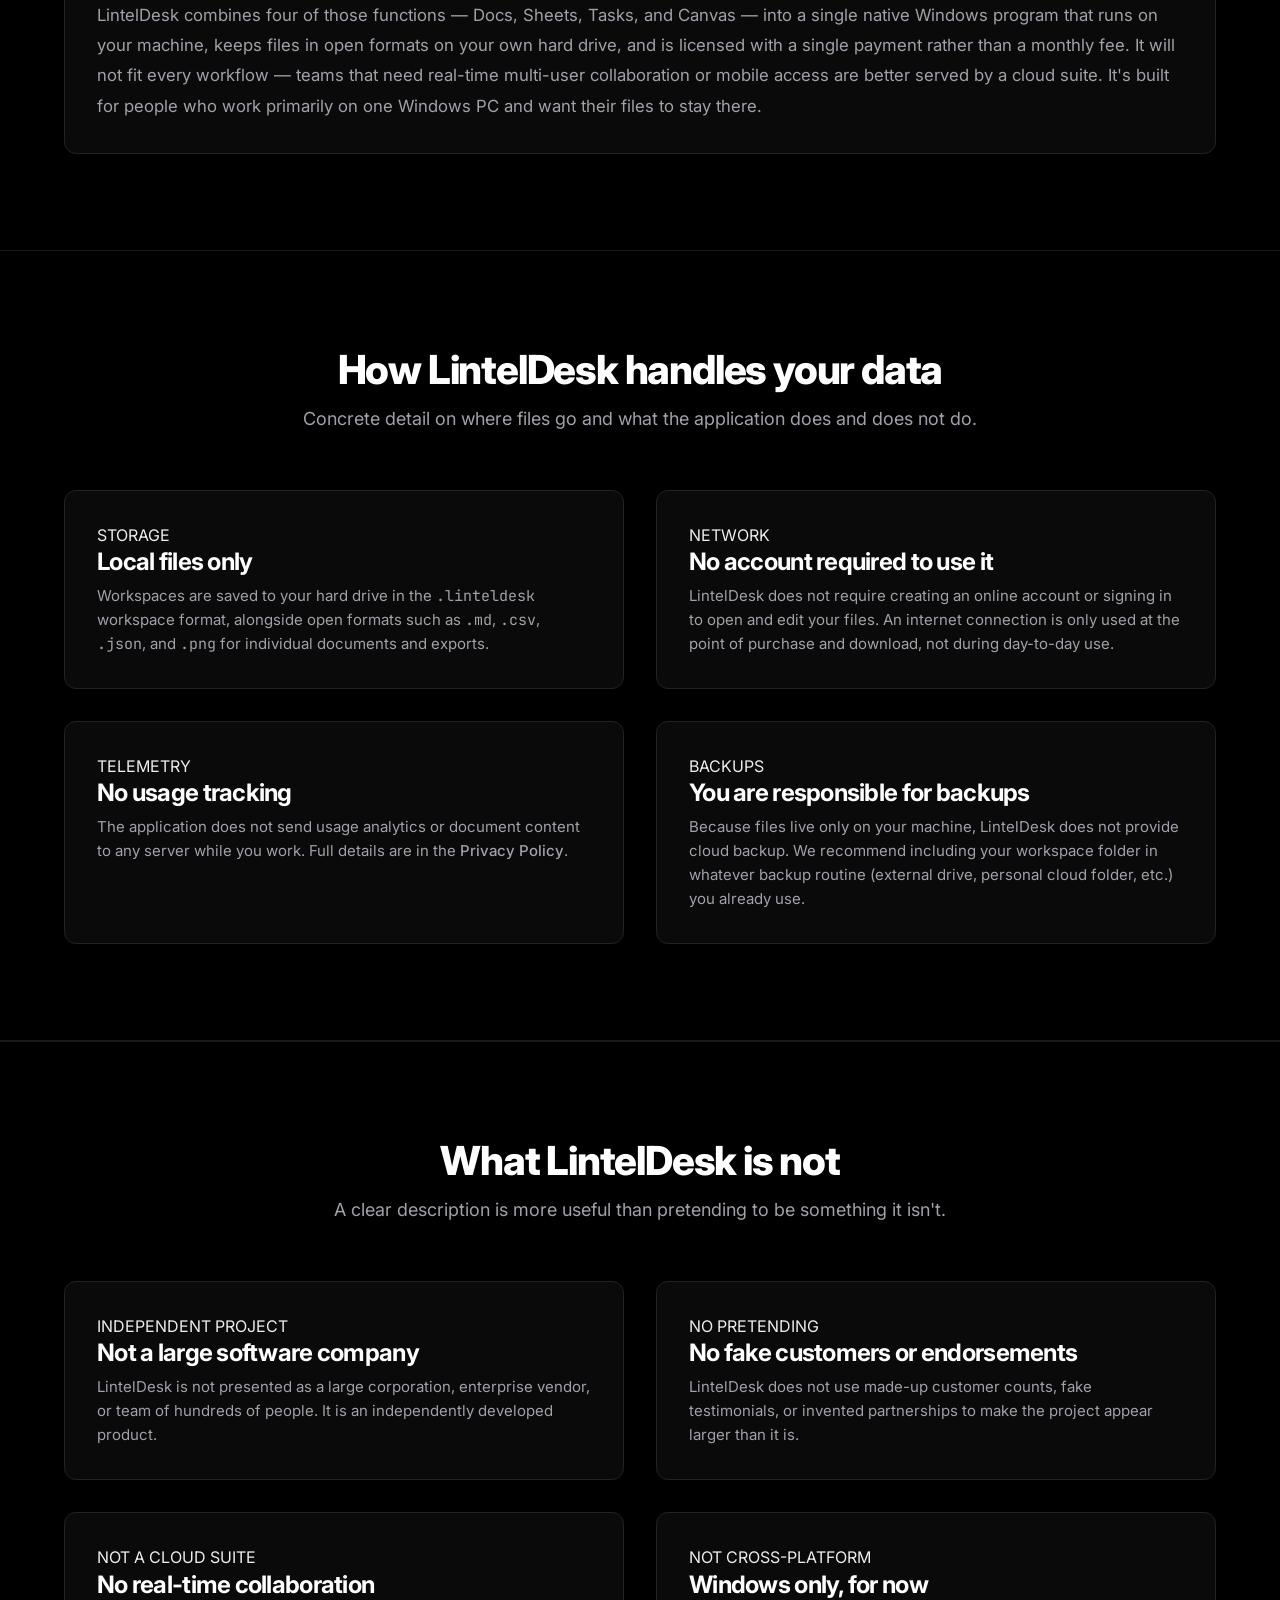
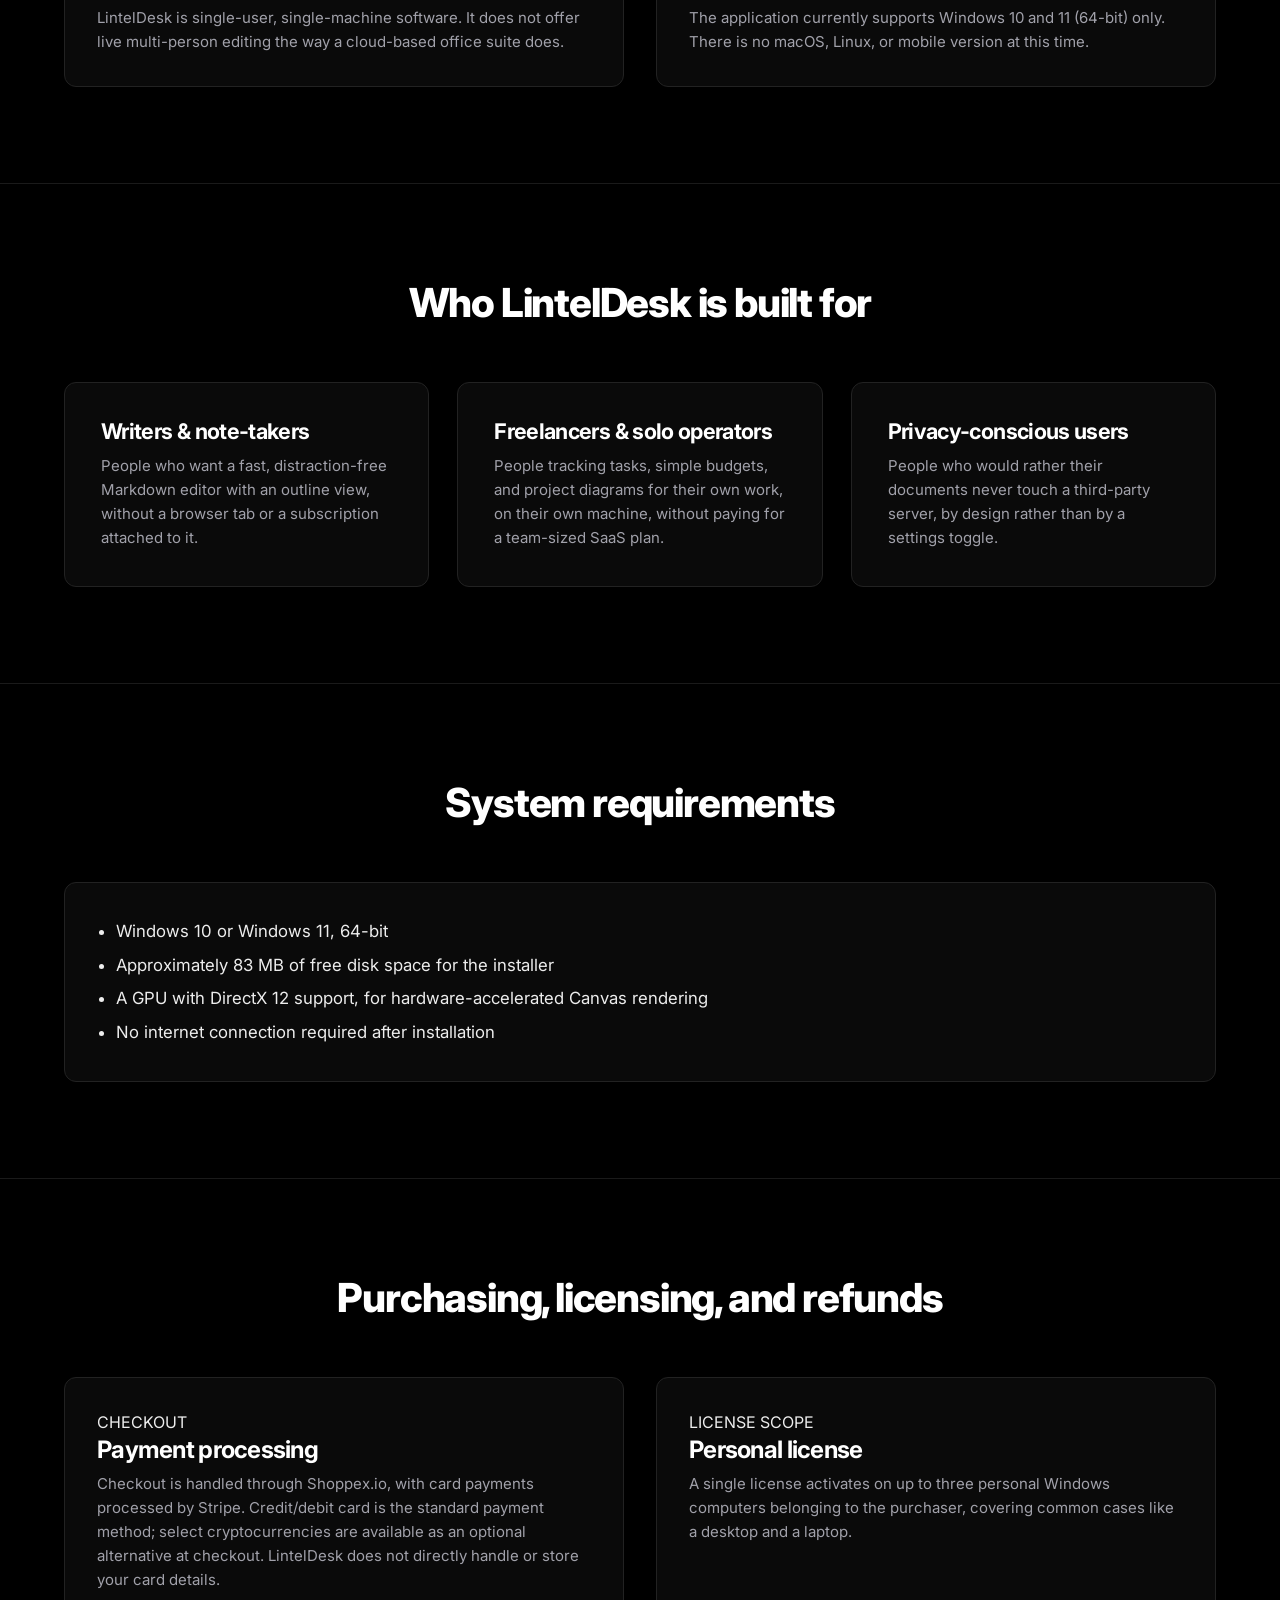
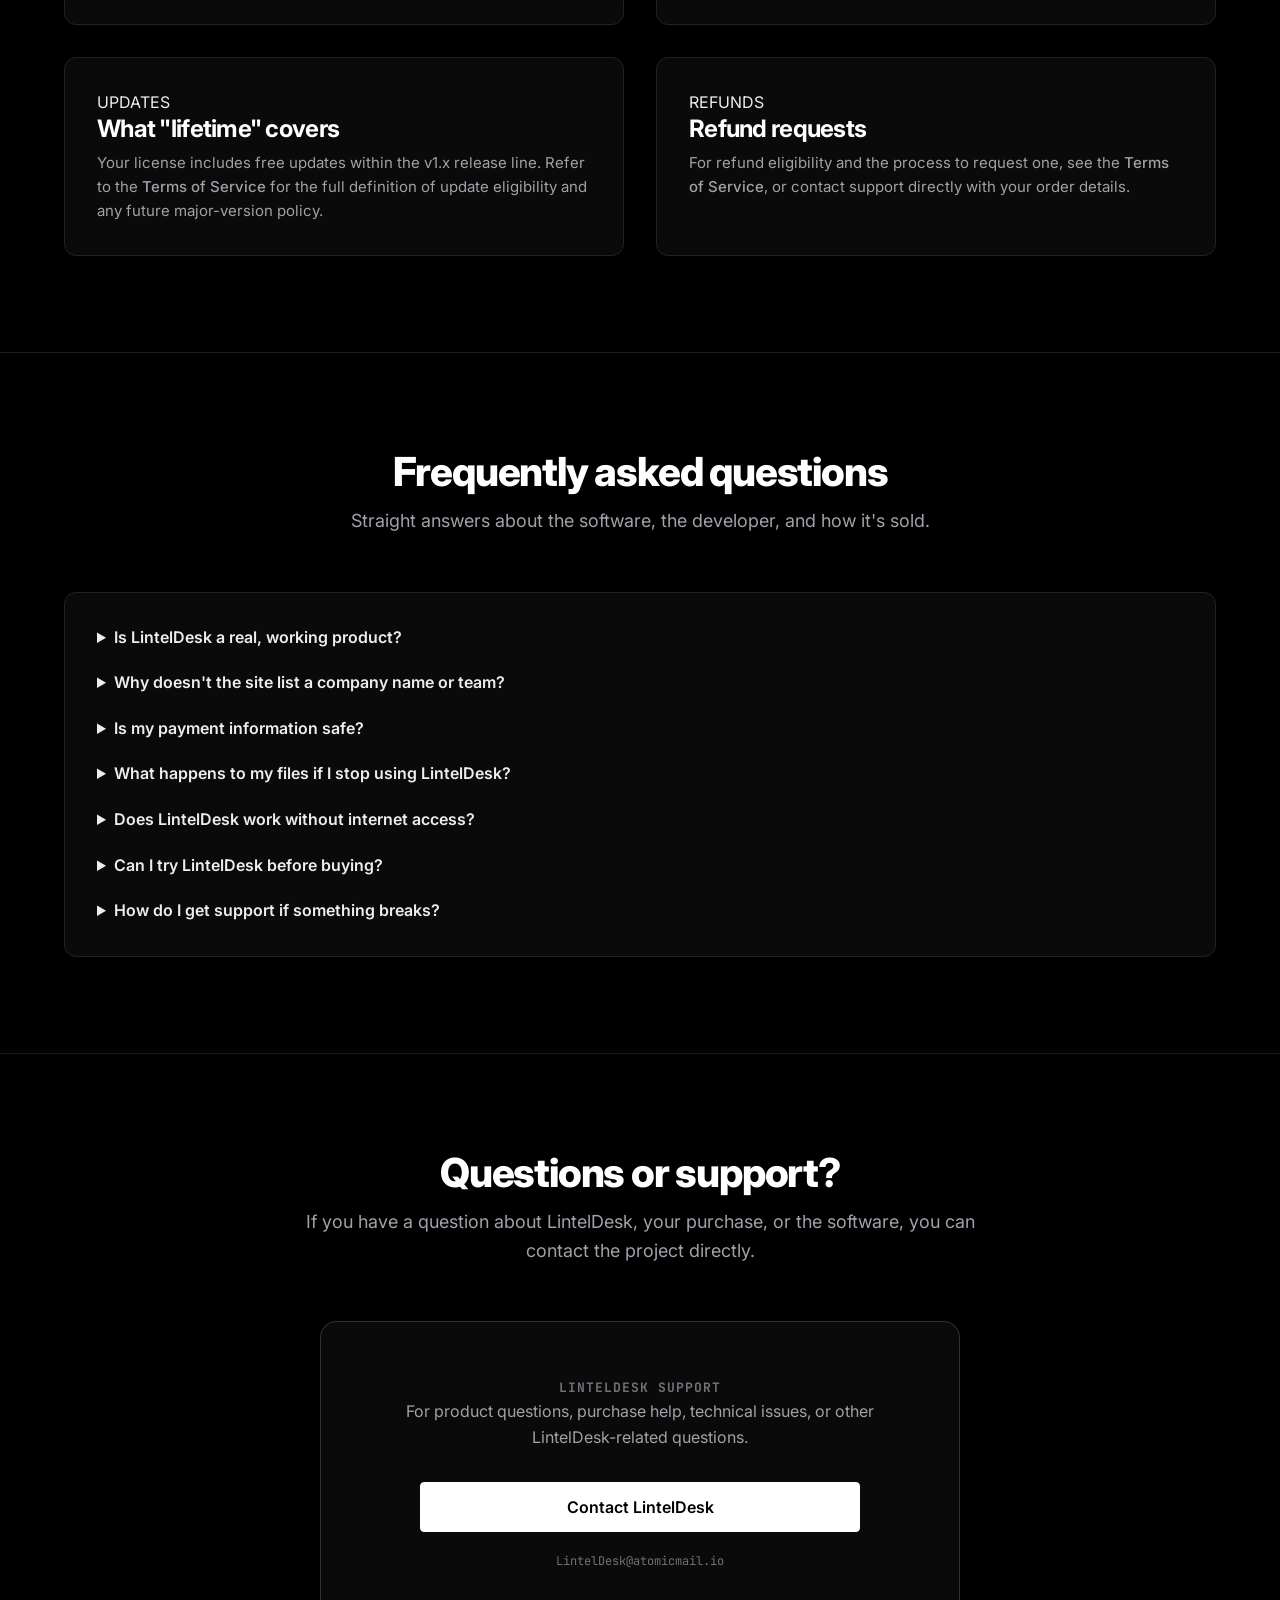
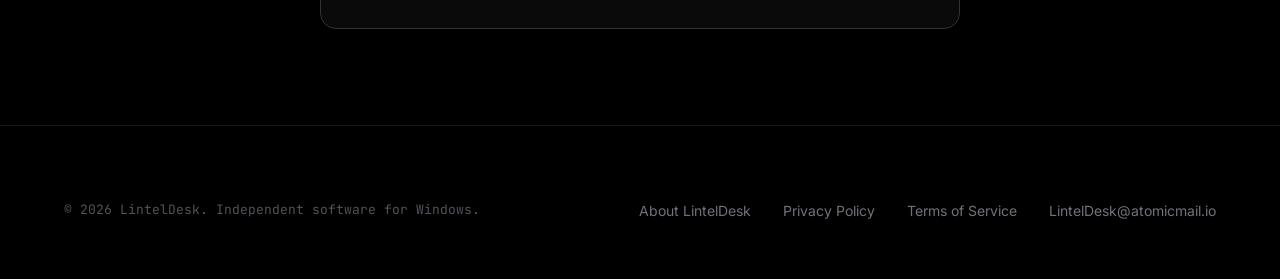
==== commit e414fae9: "Remove developer information section from about.html Removed section about the developer and their s" ====
--- a/about.html
+++ b/about.html
@@ -6,7 +6,8 @@
   <title>About LintelDesk — Independent Windows Software</title>
   <meta name="description" content="Learn about LintelDesk, an independently built Windows productivity workstation focused on local files, offline use, and simple one-time pricing." />
   <meta name="theme-color" content="#000000" />
-
+  
+<link rel="icon" type="image/png" href="logo.png">
   <link rel="preconnect" href="https://fonts.googleapis.com" />
   <link rel="preconnect" href="https://fonts.gstatic.com" crossorigin />
   <link href="https://fonts.googleapis.com/css2?family=Inter:wght@400;500;600;700;800;900&family=JetBrains+Mono:wght@400;500;600;700&display=swap" rel="stylesheet" />
@@ -219,31 +220,7 @@
 
     <div class="section-divider"></div>
 
-    <section class="section">
-      <div class="container">
-        <div class="section-head">
-          <h2>Who is behind it?</h2>
-          <p>
-            LintelDesk is built and maintained by an independent developer.
-          </p>
-        </div>
-
-        <div class="comp-card" style="padding: 2rem;">
-          <p style="font-size: 1.05rem; line-height: 1.8; margin: 0 0 1.25rem 0;">
-            The Developer
-          </p>
-          <div style="display: flex; gap: 1rem; flex-wrap: wrap;">
-            <a href="https://x.com/RyvoDev" target="_blank" rel="noopener noreferrer" class="btn btn-primary btn-sm">
-              X / @RyvoDev
-            </a>
-            <a href="https://www.instagram.com/linteldesk/" target="_blank" rel="noopener noreferrer" class="btn btn-primary btn-sm">
-              Instagram / @linteldesk
-            </a>
-          </div>
-        </div>
-      </div>
-    </section>
-
+    
     <div class="section-divider"></div>
 
     <section class="section">
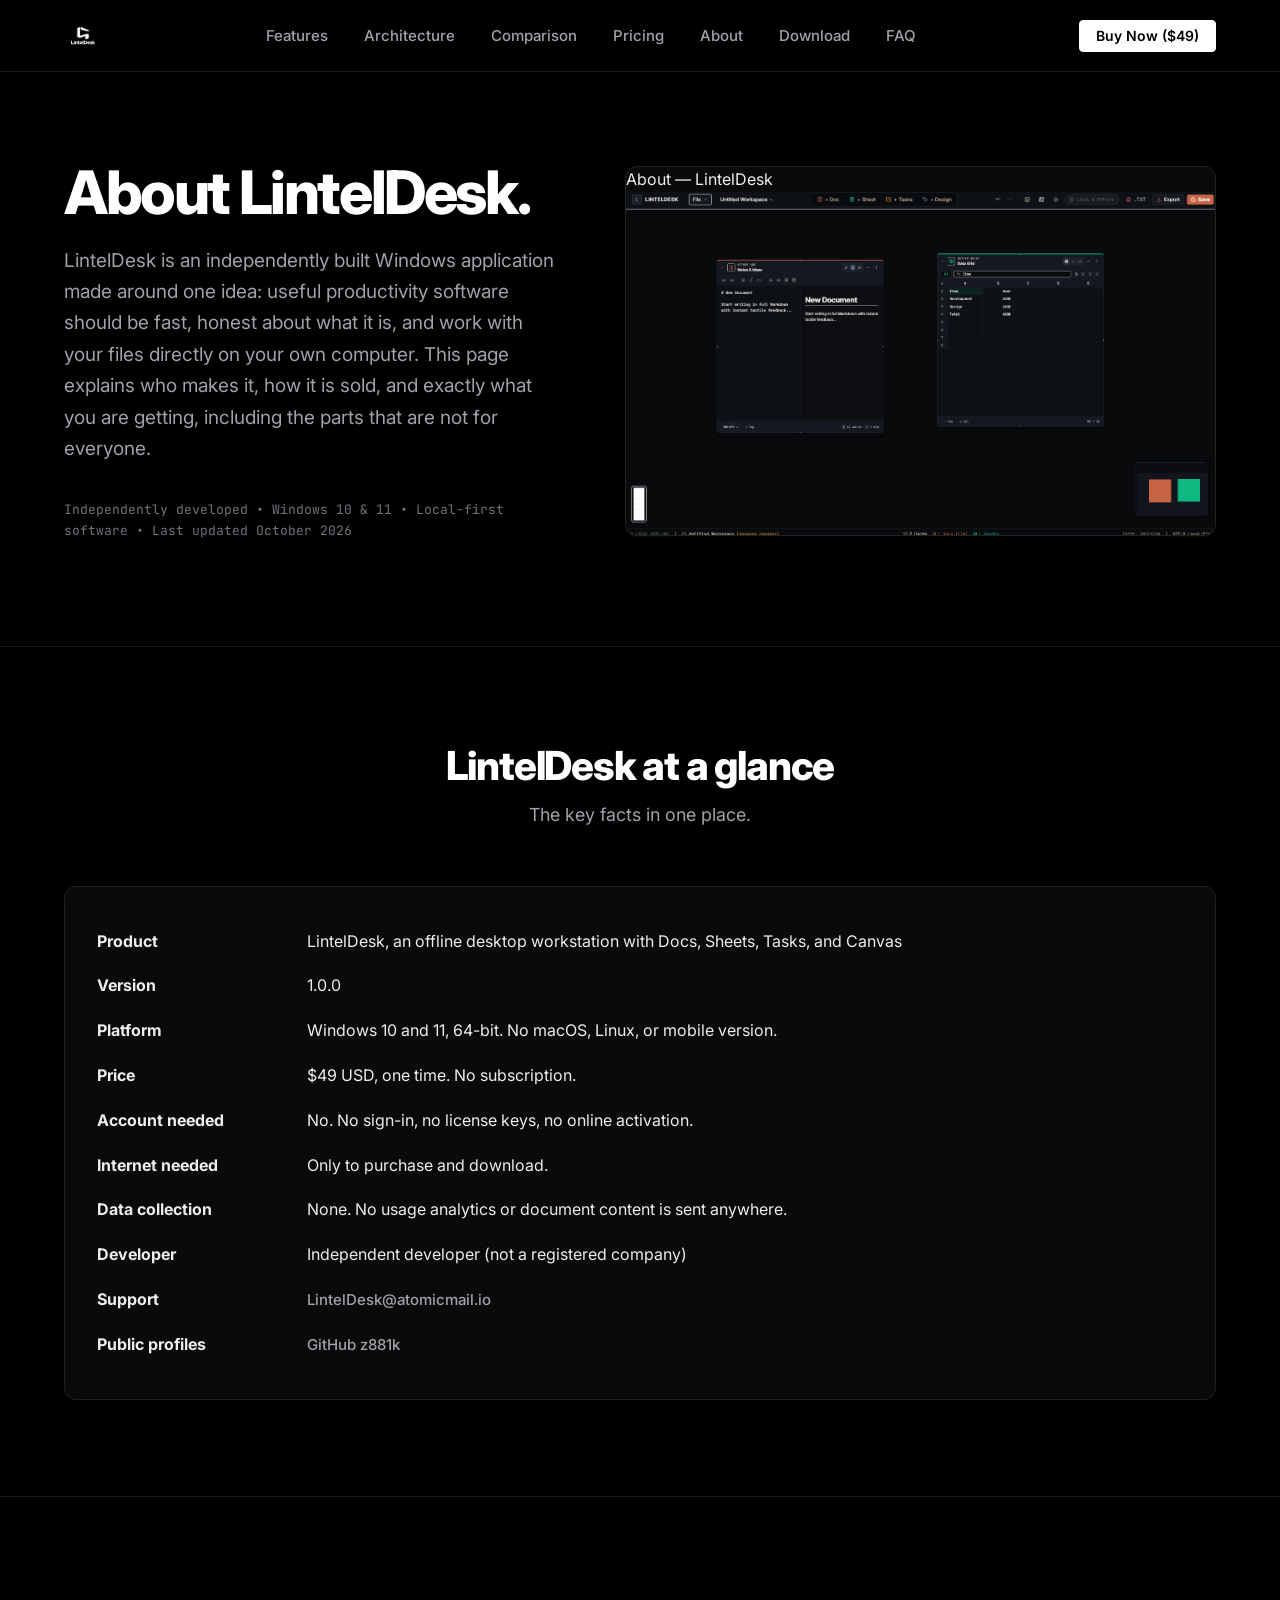
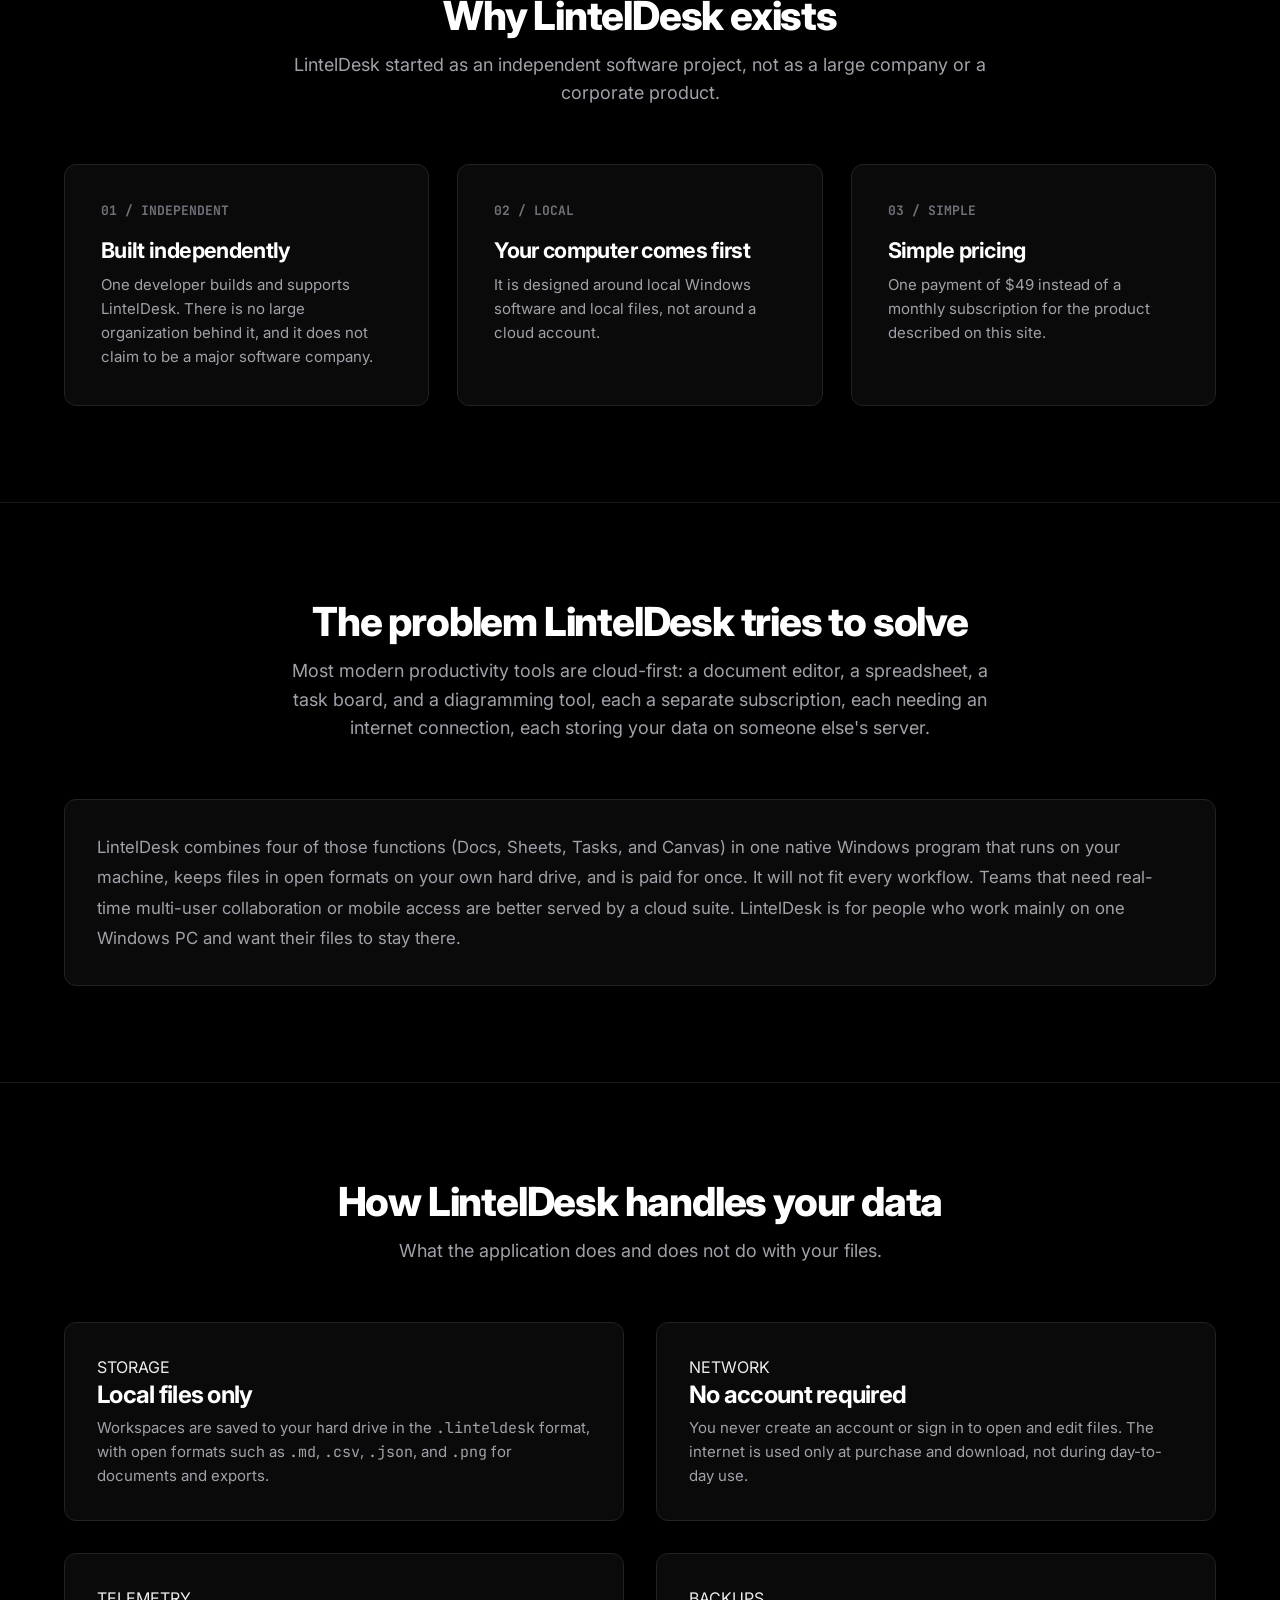
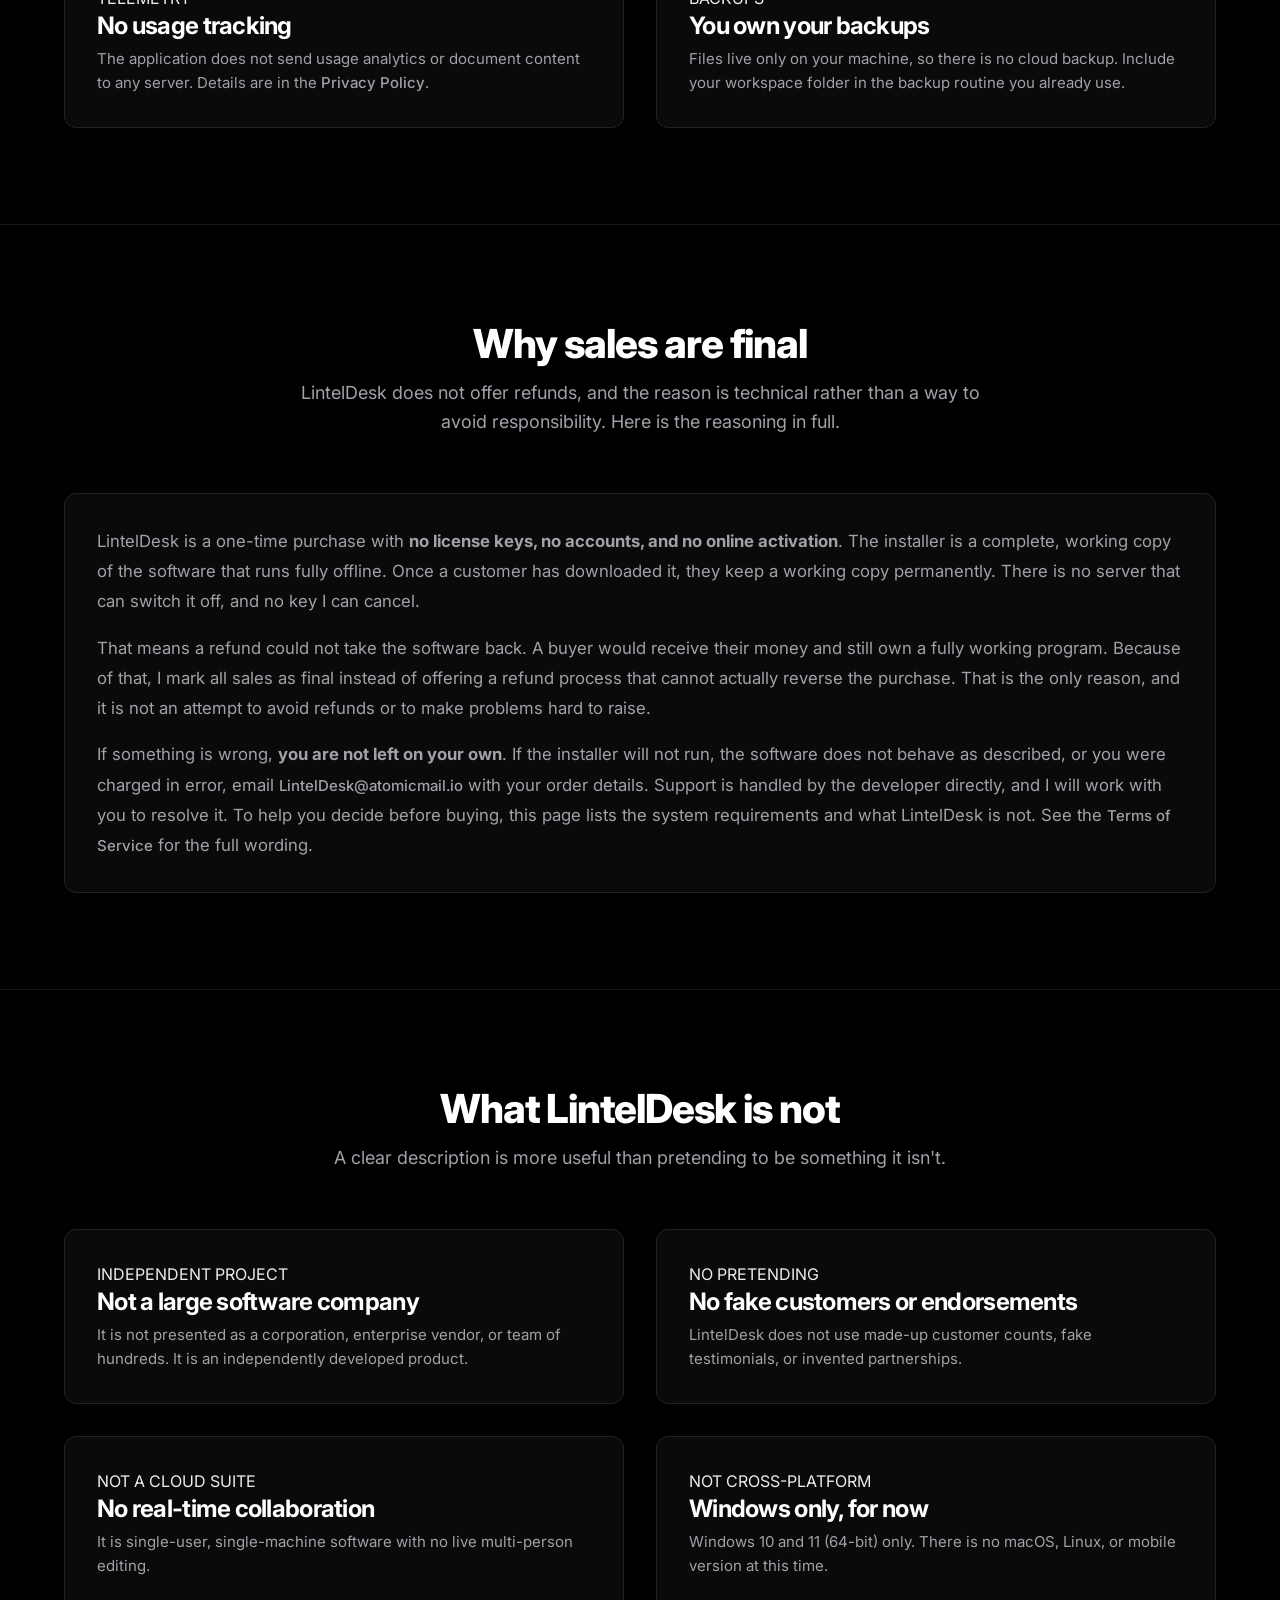
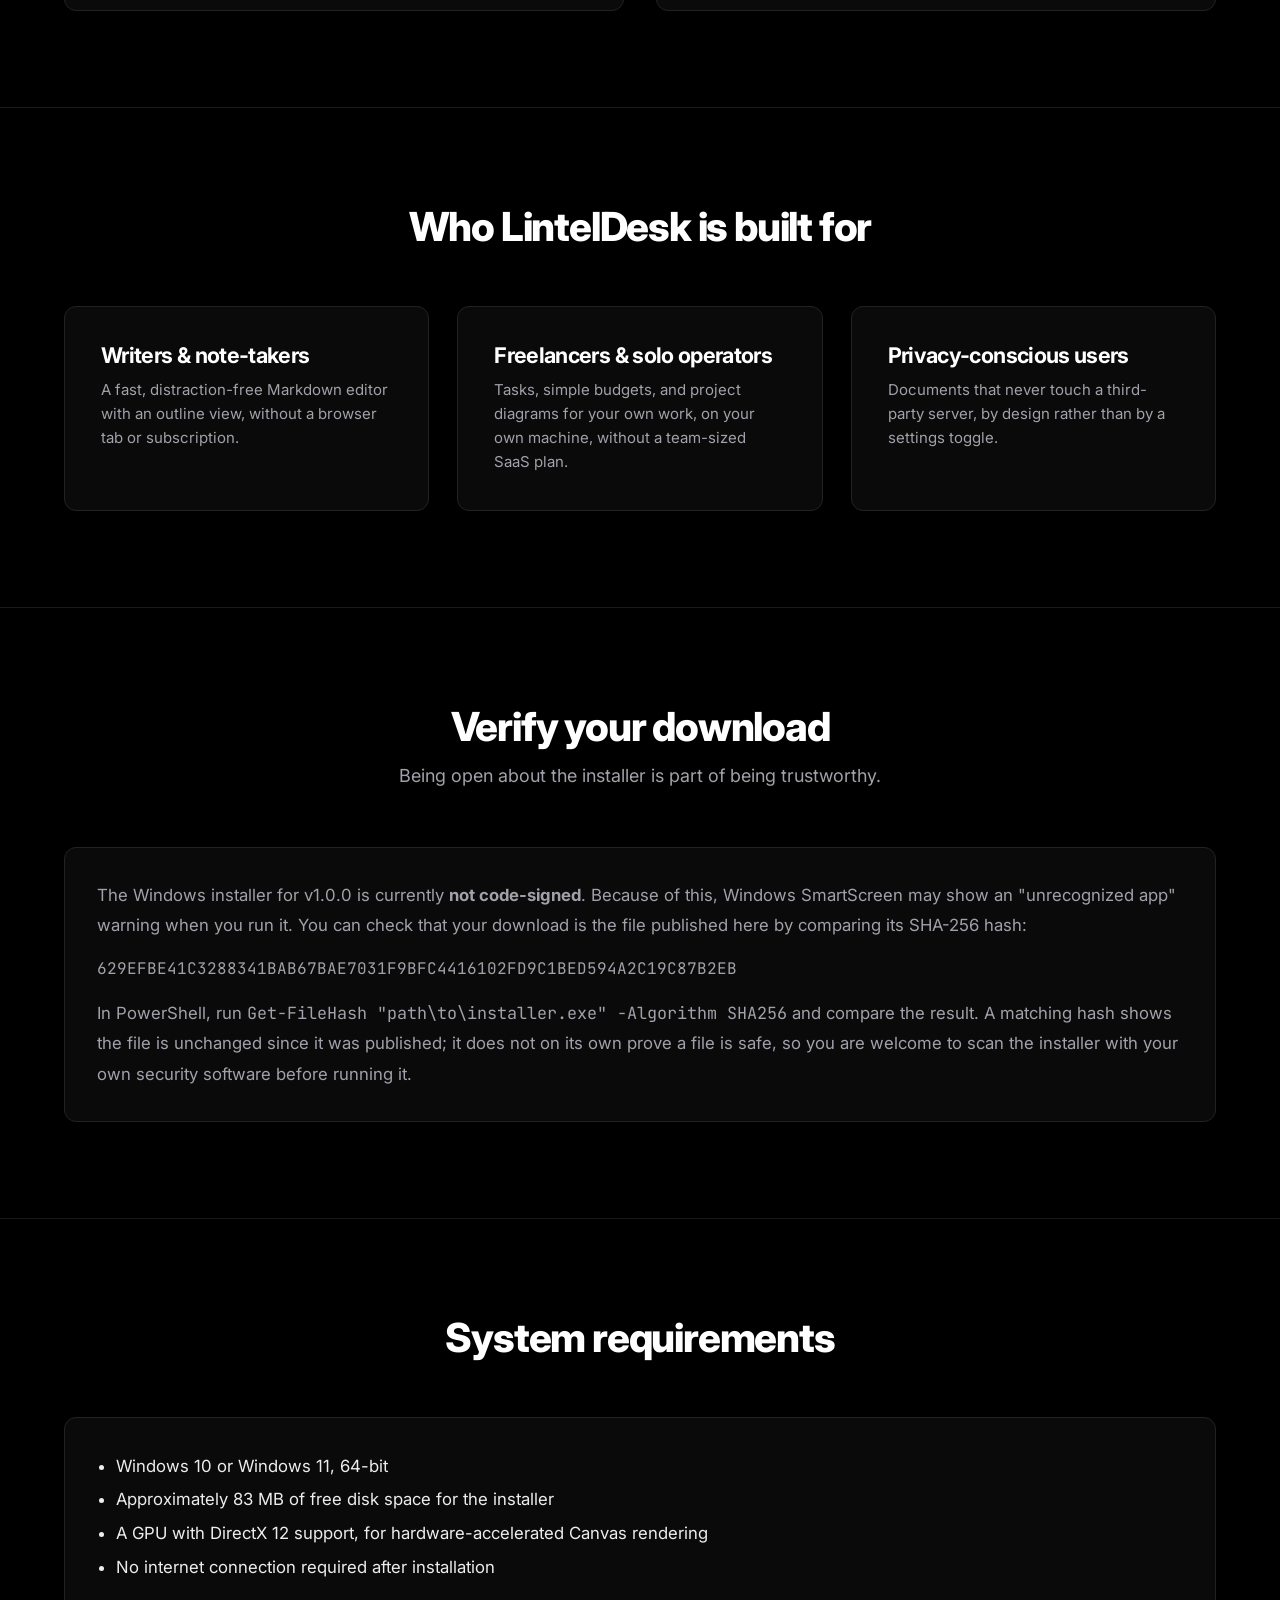
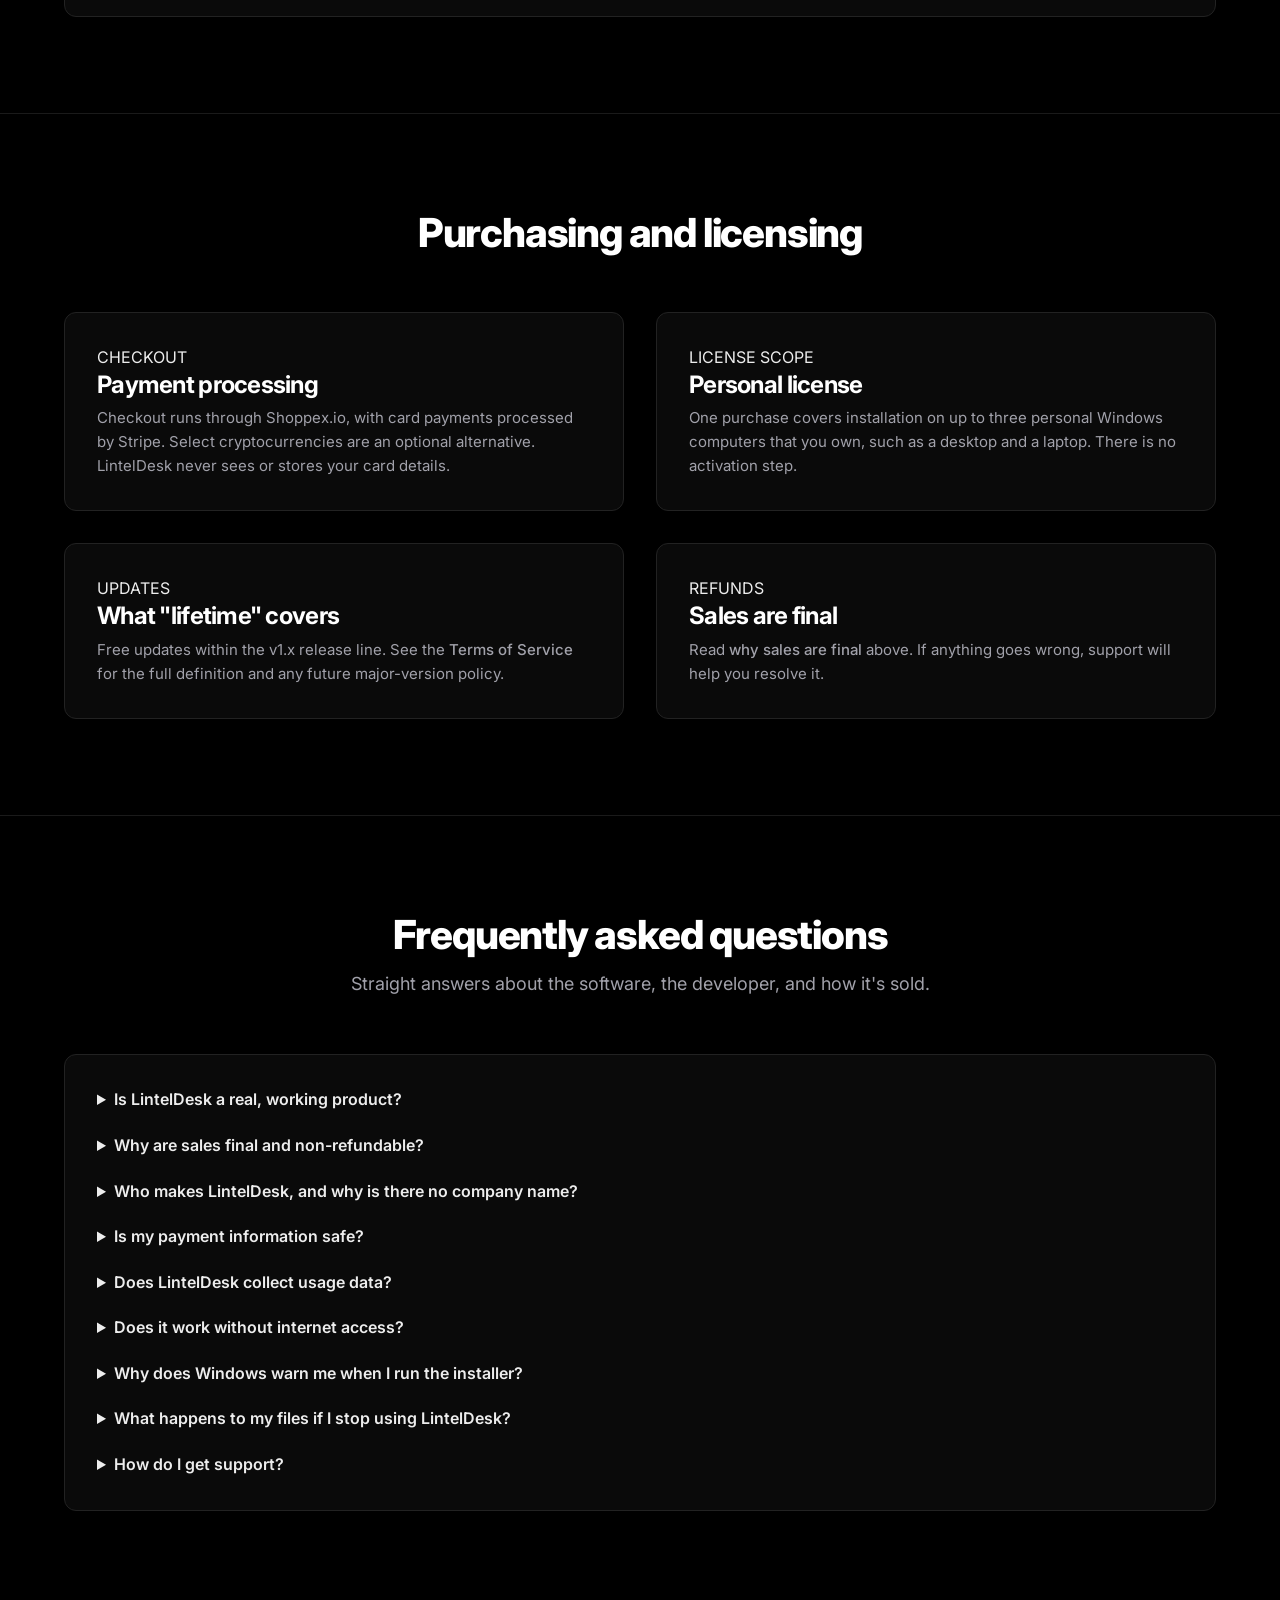
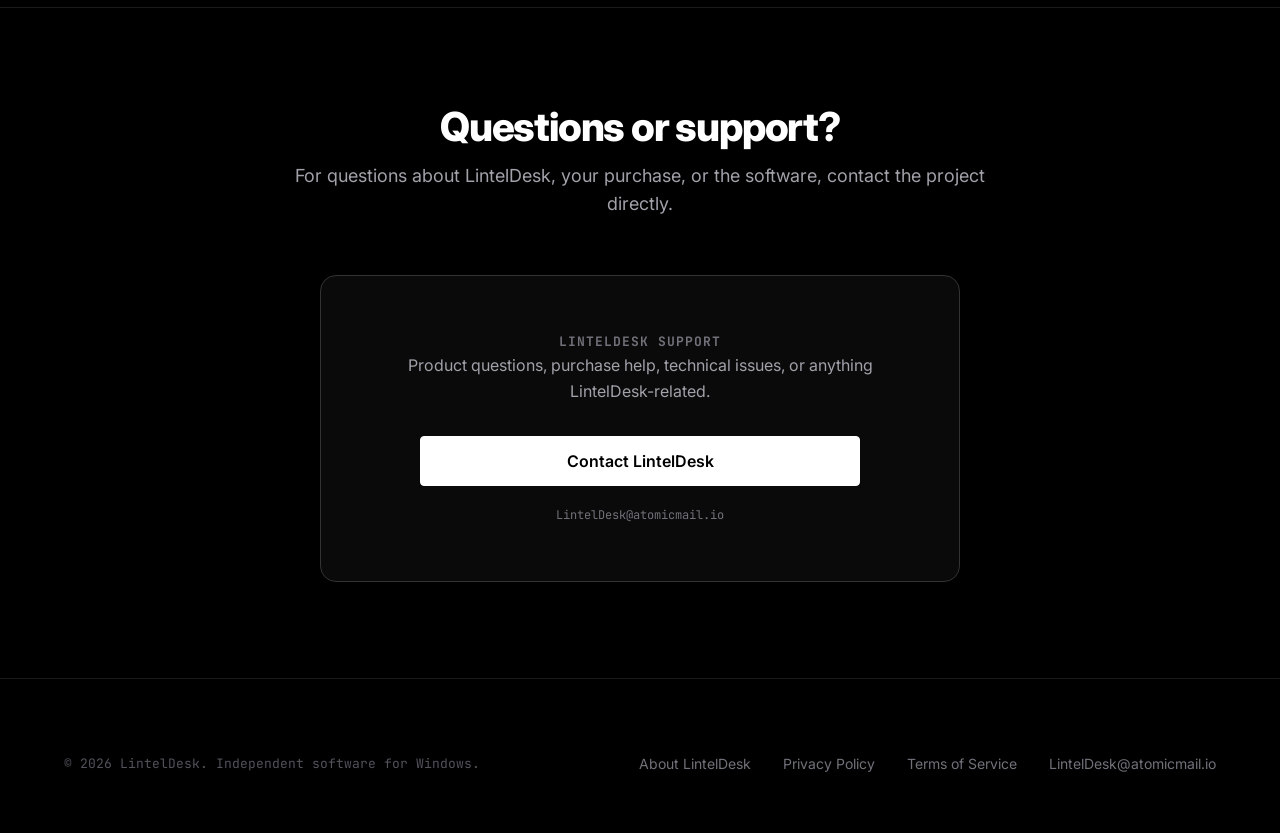
==== commit 4accbb0d: "Change greeting from 'Hello World' to 'Goodbye World'" ====
--- a/about.html
+++ b/about.html
@@ -3,16 +3,53 @@
 <head>
   <meta charset="UTF-8" />
   <meta name="viewport" content="width=device-width, initial-scale=1.0" />
-  <title>About LintelDesk — Independent Windows Software</title>
-  <meta name="description" content="Learn about LintelDesk, an independently built Windows productivity workstation focused on local files, offline use, and simple one-time pricing." />
+  <title>About LintelDesk — Independent Offline Windows Software</title>
+  <meta name="description" content="LintelDesk is an independently built, offline Windows workstation (Docs, Sheets, Tasks, Canvas). One-time $49 purchase, no account, no telemetry. Read who makes it, how it is sold, and why sales are final." />
   <meta name="theme-color" content="#000000" />
-  
-<link rel="icon" type="image/png" href="logo.png">
+  <link rel="canonical" href="https://linteldesk.com/about.html" />
+  <link rel="icon" type="image/png" href="logo.png">
   <link rel="preconnect" href="https://fonts.googleapis.com" />
   <link rel="preconnect" href="https://fonts.gstatic.com" crossorigin />
   <link href="https://fonts.googleapis.com/css2?family=Inter:wght@400;500;600;700;800;900&family=JetBrains+Mono:wght@400;500;600;700&display=swap" rel="stylesheet" />
-
   <link rel="stylesheet" href="styles.css" />
+
+  <script type="application/ld+json">
+  {
+    "@context": "https://schema.org",
+    "@graph": [
+      {
+        "@type": "AboutPage",
+        "@id": "https://linteldesk.com/about.html",
+        "url": "https://linteldesk.com/about.html",
+        "name": "About LintelDesk",
+        "dateModified": "2026-10-10",
+        "about": { "@id": "https://linteldesk.com/#software" }
+      },
+      {
+        "@type": "SoftwareApplication",
+        "@id": "https://linteldesk.com/#software",
+        "name": "LintelDesk",
+        "applicationCategory": "ProductivityApplication",
+        "operatingSystem": "Windows 10, Windows 11 (64-bit)",
+        "softwareVersion": "1.0.0",
+        "url": "https://linteldesk.com",
+        "description": "An offline desktop workstation for Windows combining Docs, Sheets, Tasks and Canvas. Local files, no account, no telemetry.",
+        "offers": { "@type": "Offer", "price": "49.00", "priceCurrency": "USD", "url": "https://linteldesk.com/#pricing" },
+        "publisher": { "@type": "Organization", "name": "LintelDesk", "url": "https://linteldesk.com", "email": "LintelDesk@atomicmail.io", "sameAs": ["https://github.com/z881k"] }
+      },
+      {
+        "@type": "FAQPage",
+        "mainEntity": [
+          { "@type": "Question", "name": "Is LintelDesk a real, working product?", "acceptedAnswer": { "@type": "Answer", "text": "Yes. LintelDesk v1.0.0 is a working Windows desktop application that you download and install after purchase." } },
+          { "@type": "Question", "name": "Why are sales final and non-refundable?", "acceptedAnswer": { "@type": "Answer", "text": "LintelDesk has no license keys, no accounts and no online activation, and it runs fully offline. Once the installer is downloaded the buyer keeps a working copy permanently, and the developer has no way to revoke it after a refund. If something is wrong with the product, support will help resolve it." } },
+          { "@type": "Question", "name": "Does LintelDesk work without internet access?", "acceptedAnswer": { "@type": "Answer", "text": "Yes. An internet connection is only needed to purchase and download it." } },
+          { "@type": "Question", "name": "Does LintelDesk collect usage data?", "acceptedAnswer": { "@type": "Answer", "text": "No. The application does not send usage analytics or document content to any server." } },
+          { "@type": "Question", "name": "Who makes LintelDesk?", "acceptedAnswer": { "@type": "Answer", "text": "LintelDesk is built by an independent developer rather than a registered company. Support is handled directly at LintelDesk@atomicmail.io." } }
+        ]
+      }
+    ]
+  }
+  </script>
 </head>
 <body>
 
@@ -21,7 +58,6 @@
       <a href="index.html#hero" class="brand-link" aria-label="LintelDesk Home">
         <img src="images/logo.png" alt="LintelDesk Logo" class="brand-logo-img" />
       </a>
-
       <nav>
         <ul class="nav-menu">
           <li><a href="index.html#features" class="nav-link">Features</a></li>
@@ -33,17 +69,12 @@
           <li><a href="index.html#faq" class="nav-link">FAQ</a></li>
         </ul>
       </nav>
-
       <div style="display: flex; align-items: center; gap: 1rem;">
         <a href="https://checkout.shoppex.io/pay/pl_1790201548_01a0cc23-e24a-76c8-9da7-486e7e6eb278_e0582c93fb455dad34afa04b"
-           target="_blank" rel="noopener noreferrer" class="btn btn-primary btn-sm">
-          Buy Now ($49)
-        </a>
+           target="_blank" rel="noopener noreferrer" class="btn btn-primary btn-sm">Buy Now ($49)</a>
         <button class="mobile-toggle" aria-label="Open Menu">
           <svg width="20" height="20" viewBox="0 0 24 24" fill="none" stroke="currentColor" stroke-width="2">
-            <line x1="3" y1="12" x2="21" y2="12"></line>
-            <line x1="3" y1="6" x2="21" y2="6"></line>
-            <line x1="3" y1="18" x2="21" y2="18"></line>
+            <line x1="3" y1="12" x2="21" y2="12"></line><line x1="3" y1="6" x2="21" y2="6"></line><line x1="3" y1="18" x2="21" y2="18"></line>
           </svg>
         </button>
       </div>
@@ -55,26 +86,21 @@
       <div class="container hero-grid">
         <div class="hero-content">
           <h1>About LintelDesk.</h1>
-
           <p>
-            LintelDesk is a new independently built Windows application created around
-            a simple idea: useful productivity software should be fast, straightforward,
-            and able to work with your files directly on your own computer.
-          </p>
-
+            LintelDesk is an independently built Windows application made around one idea:
+            useful productivity software should be fast, honest about what it is, and work
+            with your files directly on your own computer. This page explains who makes it,
+            how it is sold, and exactly what you are getting, including the parts that are
+            not for everyone.
+          </p>
           <div class="hero-meta">
-            Independently developed • Windows 10 &amp; 11 • Local-first software
-          </div>
-        </div>
-
+            Independently developed • Windows 10 &amp; 11 • Local-first software • Last updated October 2026
+          </div>
+        </div>
         <div class="hero-visual">
           <div class="hero-frame">
             <div class="window-topbar">
-              <div class="window-dots">
-                <span class="w-dot"></span>
-                <span class="w-dot"></span>
-                <span class="w-dot"></span>
-              </div>
+              <div class="window-dots"><span class="w-dot"></span><span class="w-dot"></span><span class="w-dot"></span></div>
               <div class="window-tab-title">About — LintelDesk</div>
               <div style="width: 36px;"></div>
             </div>
@@ -86,42 +112,54 @@
 
     <div class="section-divider"></div>
 
+    <section class="section" id="at-a-glance">
+      <div class="container">
+        <div class="section-head">
+          <h2>LintelDesk at a glance</h2>
+          <p>The key facts in one place.</p>
+        </div>
+        <div class="comp-card" style="padding: 2rem; overflow-x: auto;">
+          <table style="width:100%; border-collapse:collapse; line-height:1.8;">
+            <tbody>
+              <tr><th scope="row" style="text-align:left; padding:.5rem 1rem .5rem 0; white-space:nowrap;">Product</th><td>LintelDesk, an offline desktop workstation with Docs, Sheets, Tasks, and Canvas</td></tr>
+              <tr><th scope="row" style="text-align:left; padding:.5rem 1rem .5rem 0;">Version</th><td>1.0.0</td></tr>
+              <tr><th scope="row" style="text-align:left; padding:.5rem 1rem .5rem 0;">Platform</th><td>Windows 10 and 11, 64-bit. No macOS, Linux, or mobile version.</td></tr>
+              <tr><th scope="row" style="text-align:left; padding:.5rem 1rem .5rem 0;">Price</th><td>$49 USD, one time. No subscription.</td></tr>
+              <tr><th scope="row" style="text-align:left; padding:.5rem 1rem .5rem 0;">Account needed</th><td>No. No sign-in, no license keys, no online activation.</td></tr>
+              <tr><th scope="row" style="text-align:left; padding:.5rem 1rem .5rem 0;">Internet needed</th><td>Only to purchase and download.</td></tr>
+              <tr><th scope="row" style="text-align:left; padding:.5rem 1rem .5rem 0;">Data collection</th><td>None. No usage analytics or document content is sent anywhere.</td></tr>
+              <tr><th scope="row" style="text-align:left; padding:.5rem 1rem .5rem 0;">Developer</th><td>Independent developer (not a registered company)</td></tr>
+              <tr><th scope="row" style="text-align:left; padding:.5rem 1rem .5rem 0;">Support</th><td><a href="mailto:LintelDesk@atomicmail.io" class="nav-link">LintelDesk@atomicmail.io</a></td></tr>
+              <tr><th scope="row" style="text-align:left; padding:.5rem 1rem .5rem 0;">Public profiles</th><td><a href="https://github.com/z881k" class="nav-link" rel="noopener">GitHub z881k</a></td></tr>
+            </tbody>
+          </table>
+        </div>
+      </div>
+    </section>
+
+    <div class="section-divider"></div>
+
     <section class="section">
       <div class="container">
         <div class="section-head">
           <h2>Why LintelDesk exists</h2>
-          <p>
-            LintelDesk started as an independent software project, not as a large company
-            or a corporate product.
-          </p>
-        </div>
-
+          <p>LintelDesk started as an independent software project, not as a large company or a corporate product.</p>
+        </div>
         <div class="pillars-grid">
           <div class="pillar-card">
             <span class="pillar-num">01 / INDEPENDENT</span>
             <h3>Built independently</h3>
-            <p>
-              LintelDesk is developed independently. There is no large organization
-              behind the product and no claim of being a major software company.
-            </p>
-          </div>
-
+            <p>One developer builds and supports LintelDesk. There is no large organization behind it, and it does not claim to be a major software company.</p>
+          </div>
           <div class="pillar-card">
             <span class="pillar-num">02 / LOCAL</span>
             <h3>Your computer comes first</h3>
-            <p>
-              The project is designed around local Windows software and local files,
-              rather than making a cloud account the center of the experience.
-            </p>
-          </div>
-
+            <p>It is designed around local Windows software and local files, not around a cloud account.</p>
+          </div>
           <div class="pillar-card">
             <span class="pillar-num">03 / SIMPLE</span>
             <h3>Simple pricing</h3>
-            <p>
-              LintelDesk is offered as a one-time purchase instead of a recurring
-              monthly subscription for the product described on this site.
-            </p>
+            <p>One payment of $49 instead of a monthly subscription for the product described on this site.</p>
           </div>
         </div>
       </div>
@@ -134,22 +172,19 @@
         <div class="section-head">
           <h2>The problem LintelDesk tries to solve</h2>
           <p>
-            Most modern productivity tools are built cloud-first: a document editor, a
-            spreadsheet, a task board, and a diagramming tool, each as a separate
-            subscription, each requiring an internet connection, each storing your data
-            on someone else's server.
-          </p>
-        </div>
-
+            Most modern productivity tools are cloud-first: a document editor, a spreadsheet,
+            a task board, and a diagramming tool, each a separate subscription, each needing
+            an internet connection, each storing your data on someone else's server.
+          </p>
+        </div>
         <div class="comp-card" style="padding: 2rem;">
           <p style="font-size: 1.05rem; line-height: 1.8; margin: 0;">
-            LintelDesk combines four of those functions — Docs, Sheets, Tasks, and Canvas —
-            into a single native Windows program that runs on your machine, keeps files in
-            open formats on your own hard drive, and is licensed with a single payment
-            rather than a monthly fee. It will not fit every workflow — teams that need
-            real-time multi-user collaboration or mobile access are better served by a
-            cloud suite. It's built for people who work primarily on one Windows PC and
-            want their files to stay there.
+            LintelDesk combines four of those functions (Docs, Sheets, Tasks, and Canvas)
+            in one native Windows program that runs on your machine, keeps files in open
+            formats on your own hard drive, and is paid for once. It will not fit every
+            workflow. Teams that need real-time multi-user collaboration or mobile access are
+            better served by a cloud suite. LintelDesk is for people who work mainly on one
+            Windows PC and want their files to stay there.
           </p>
         </div>
       </div>
@@ -161,155 +196,147 @@
       <div class="container">
         <div class="section-head">
           <h2>How LintelDesk handles your data</h2>
+          <p>What the application does and does not do with your files.</p>
+        </div>
+        <div class="features-grid">
+          <div class="feature-card"><div class="feature-card-content">
+            <span class="feature-tag">STORAGE</span>
+            <h3>Local files only</h3>
+            <p>Workspaces are saved to your hard drive in the <code>.linteldesk</code> format, with open formats such as <code>.md</code>, <code>.csv</code>, <code>.json</code>, and <code>.png</code> for documents and exports.</p>
+          </div></div>
+          <div class="feature-card"><div class="feature-card-content">
+            <span class="feature-tag">NETWORK</span>
+            <h3>No account required</h3>
+            <p>You never create an account or sign in to open and edit files. The internet is used only at purchase and download, not during day-to-day use.</p>
+          </div></div>
+          <div class="feature-card"><div class="feature-card-content">
+            <span class="feature-tag">TELEMETRY</span>
+            <h3>No usage tracking</h3>
+            <p>The application does not send usage analytics or document content to any server. Details are in the <a href="privacy.html" class="nav-link">Privacy Policy</a>.</p>
+          </div></div>
+          <div class="feature-card"><div class="feature-card-content">
+            <span class="feature-tag">BACKUPS</span>
+            <h3>You own your backups</h3>
+            <p>Files live only on your machine, so there is no cloud backup. Include your workspace folder in the backup routine you already use.</p>
+          </div></div>
+        </div>
+      </div>
+    </section>
+
+    <div class="section-divider"></div>
+
+    <section class="section" id="refunds">
+      <div class="container">
+        <div class="section-head">
+          <h2>Why sales are final</h2>
           <p>
-            Concrete detail on where files go and what the application does and does not do.
-          </p>
-        </div>
-
+            LintelDesk does not offer refunds, and the reason is technical rather than a way to
+            avoid responsibility. Here is the reasoning in full.
+          </p>
+        </div>
+        <div class="comp-card" style="padding: 2rem;">
+          <p style="font-size: 1.05rem; line-height: 1.8; margin: 0 0 1rem;">
+            LintelDesk is a one-time purchase with <strong>no license keys, no accounts, and no
+            online activation</strong>. The installer is a complete, working copy of the software
+            that runs fully offline. Once a customer has downloaded it, they keep a working copy
+            permanently. There is no server that can switch it off, and no key I can cancel.
+          </p>
+          <p style="font-size: 1.05rem; line-height: 1.8; margin: 0 0 1rem;">
+            That means a refund could not take the software back. A buyer would receive their
+            money and still own a fully working program. Because of that, I mark all sales as
+            final instead of offering a refund process that cannot actually reverse the purchase.
+            That is the only reason, and it is not an attempt to avoid refunds or to make
+            problems hard to raise.
+          </p>
+          <p style="font-size: 1.05rem; line-height: 1.8; margin: 0;">
+            If something is wrong, <strong>you are not left on your own</strong>. If the installer
+            will not run, the software does not behave as described, or you were charged in error,
+            email <a href="mailto:LintelDesk@atomicmail.io" class="nav-link">LintelDesk@atomicmail.io</a>
+            with your order details. Support is handled by the developer directly, and I will work
+            with you to resolve it. To help you decide before buying, this page lists the system
+            requirements and what LintelDesk is not. See the
+            <a href="terms.html" class="nav-link">Terms of Service</a> for the full wording.
+          </p>
+        </div>
+      </div>
+    </section>
+
+    <div class="section-divider"></div>
+
+    <section class="section">
+      <div class="container">
+        <div class="section-head">
+          <h2>What LintelDesk is not</h2>
+          <p>A clear description is more useful than pretending to be something it isn't.</p>
+        </div>
         <div class="features-grid">
-          <div class="feature-card">
-            <div class="feature-card-content">
-              <span class="feature-tag">STORAGE</span>
-              <h3>Local files only</h3>
-              <p>
-                Workspaces are saved to your hard drive in the <code>.linteldesk</code> workspace
-                format, alongside open formats such as <code>.md</code>, <code>.csv</code>,
-                <code>.json</code>, and <code>.png</code> for individual documents and exports.
-              </p>
-            </div>
-          </div>
-
-          <div class="feature-card">
-            <div class="feature-card-content">
-              <span class="feature-tag">NETWORK</span>
-              <h3>No account required to use it</h3>
-              <p>
-                LintelDesk does not require creating an online account or signing in to open
-                and edit your files. An internet connection is only used at the point of
-                purchase and download, not during day-to-day use.
-              </p>
-            </div>
-          </div>
-
-          <div class="feature-card">
-            <div class="feature-card-content">
-              <span class="feature-tag">TELEMETRY</span>
-              <h3>No usage tracking</h3>
-              <p>
-                The application does not send usage analytics or document content to any
-                server while you work. Full details are in the
-                <a href="privacy.html" class="nav-link">Privacy Policy</a>.
-              </p>
-            </div>
-          </div>
-
-          <div class="feature-card">
-            <div class="feature-card-content">
-              <span class="feature-tag">BACKUPS</span>
-              <h3>You are responsible for backups</h3>
-              <p>
-                Because files live only on your machine, LintelDesk does not provide cloud
-                backup. We recommend including your workspace folder in whatever backup
-                routine (external drive, personal cloud folder, etc.) you already use.
-              </p>
-            </div>
-          </div>
-        </div>
-      </div>
-    </section>
-
-    <div class="section-divider"></div>
-
-    
-    <div class="section-divider"></div>
-
-    <section class="section">
-      <div class="container">
-        <div class="section-head">
-          <h2>What LintelDesk is not</h2>
-          <p>
-            A clear description is more useful than pretending to be something it isn't.
-          </p>
-        </div>
-
-        <div class="features-grid">
-          <div class="feature-card">
-            <div class="feature-card-content">
-              <span class="feature-tag">INDEPENDENT PROJECT</span>
-              <h3>Not a large software company</h3>
-              <p>
-                LintelDesk is not presented as a large corporation, enterprise vendor,
-                or team of hundreds of people. It is an independently developed product.
-              </p>
-            </div>
-          </div>
-
-          <div class="feature-card">
-            <div class="feature-card-content">
-              <span class="feature-tag">NO PRETENDING</span>
-              <h3>No fake customers or endorsements</h3>
-              <p>
-                LintelDesk does not use made-up customer counts, fake testimonials,
-                or invented partnerships to make the project appear larger than it is.
-              </p>
-            </div>
-          </div>
-
-          <div class="feature-card">
-            <div class="feature-card-content">
-              <span class="feature-tag">NOT A CLOUD SUITE</span>
-              <h3>No real-time collaboration</h3>
-              <p>
-                LintelDesk is single-user, single-machine software. It does not offer
-                live multi-person editing the way a cloud-based office suite does.
-              </p>
-            </div>
-          </div>
-
-          <div class="feature-card">
-            <div class="feature-card-content">
-              <span class="feature-tag">NOT CROSS-PLATFORM</span>
-              <h3>Windows only, for now</h3>
-              <p>
-                The application currently supports Windows 10 and 11 (64-bit) only.
-                There is no macOS, Linux, or mobile version at this time.
-              </p>
-            </div>
-          </div>
-        </div>
-      </div>
-    </section>
-
-    <div class="section-divider"></div>
-
-    <section class="section">
-      <div class="container">
-        <div class="section-head">
-          <h2>Who LintelDesk is built for</h2>
-        </div>
-
+          <div class="feature-card"><div class="feature-card-content">
+            <span class="feature-tag">INDEPENDENT PROJECT</span>
+            <h3>Not a large software company</h3>
+            <p>It is not presented as a corporation, enterprise vendor, or team of hundreds. It is an independently developed product.</p>
+          </div></div>
+          <div class="feature-card"><div class="feature-card-content">
+            <span class="feature-tag">NO PRETENDING</span>
+            <h3>No fake customers or endorsements</h3>
+            <p>LintelDesk does not use made-up customer counts, fake testimonials, or invented partnerships.</p>
+          </div></div>
+          <div class="feature-card"><div class="feature-card-content">
+            <span class="feature-tag">NOT A CLOUD SUITE</span>
+            <h3>No real-time collaboration</h3>
+            <p>It is single-user, single-machine software with no live multi-person editing.</p>
+          </div></div>
+          <div class="feature-card"><div class="feature-card-content">
+            <span class="feature-tag">NOT CROSS-PLATFORM</span>
+            <h3>Windows only, for now</h3>
+            <p>Windows 10 and 11 (64-bit) only. There is no macOS, Linux, or mobile version at this time.</p>
+          </div></div>
+        </div>
+      </div>
+    </section>
+
+    <div class="section-divider"></div>
+
+    <section class="section">
+      <div class="container">
+        <div class="section-head"><h2>Who LintelDesk is built for</h2></div>
         <div class="pillars-grid">
           <div class="pillar-card">
             <h3>Writers &amp; note-takers</h3>
-            <p>
-              People who want a fast, distraction-free Markdown editor with an outline
-              view, without a browser tab or a subscription attached to it.
-            </p>
+            <p>A fast, distraction-free Markdown editor with an outline view, without a browser tab or subscription.</p>
           </div>
           <div class="pillar-card">
             <h3>Freelancers &amp; solo operators</h3>
-            <p>
-              People tracking tasks, simple budgets, and project diagrams for their own
-              work, on their own machine, without paying for a team-sized SaaS plan.
-            </p>
+            <p>Tasks, simple budgets, and project diagrams for your own work, on your own machine, without a team-sized SaaS plan.</p>
           </div>
           <div class="pillar-card">
             <h3>Privacy-conscious users</h3>
-            <p>
-              People who would rather their documents never touch a third-party server,
-              by design rather than by a settings toggle.
-            </p>
-          </div>
+            <p>Documents that never touch a third-party server, by design rather than by a settings toggle.</p>
+          </div>
+        </div>
+      </div>
+    </section>
+
+    <div class="section-divider"></div>
+
+    <section class="section" id="verify">
+      <div class="container">
+        <div class="section-head">
+          <h2>Verify your download</h2>
+          <p>Being open about the installer is part of being trustworthy.</p>
+        </div>
+        <div class="comp-card" style="padding: 2rem;">
+          <p style="font-size: 1.05rem; line-height: 1.8; margin: 0 0 1rem;">
+            The Windows installer for v1.0.0 is currently <strong>not code-signed</strong>. Because
+            of this, Windows SmartScreen may show an "unrecognized app" warning when you run it. You
+            can check that your download is the file published here by comparing its SHA-256 hash:
+          </p>
+          <p style="margin: 0 0 1rem; word-break: break-all;"><code>629EFBE41C3288341BAB67BAE7031F9BFC4416102FD9C1BED594A2C19C87B2EB</code></p>
+          <p style="font-size: 1.05rem; line-height: 1.8; margin: 0;">
+            In PowerShell, run <code>Get-FileHash "path\to\installer.exe" -Algorithm SHA256</code>
+            and compare the result. A matching hash shows the file is unchanged since it was
+            published; it does not on its own prove a file is safe, so you are welcome to scan the
+            installer with your own security software before running it.
+          </p>
         </div>
       </div>
     </section>
@@ -321,7 +348,6 @@
         <div class="section-head">
           <h2>System requirements</h2>
         </div>
-
         <div class="comp-card" style="padding: 2rem;">
           <ul style="font-size: 1.05rem; line-height: 2; margin: 0; padding-left: 1.2rem;">
             <li>Windows 10 or Windows 11, 64-bit</li>
@@ -337,55 +363,28 @@
 
     <section class="section">
       <div class="container">
-        <div class="section-head">
-          <h2>Purchasing, licensing, and refunds</h2>
-        </div>
-
+        <div class="section-head"><h2>Purchasing and licensing</h2></div>
         <div class="features-grid">
-          <div class="feature-card">
-            <div class="feature-card-content">
-              <span class="feature-tag">CHECKOUT</span>
-              <h3>Payment processing</h3>
-              <p>
-                Checkout is handled through Shoppex.io, with card payments processed by
-                Stripe. Credit/debit card is the standard payment method; select
-                cryptocurrencies are available as an optional alternative at checkout.
-                LintelDesk does not directly handle or store your card details.
-              </p>
-            </div>
-          </div>
-          <div class="feature-card">
-            <div class="feature-card-content">
-              <span class="feature-tag">LICENSE SCOPE</span>
-              <h3>Personal license</h3>
-              <p>
-                A single license activates on up to three personal Windows computers
-                belonging to the purchaser, covering common cases like a desktop and a laptop.
-              </p>
-            </div>
-          </div>
-          <div class="feature-card">
-            <div class="feature-card-content">
-              <span class="feature-tag">UPDATES</span>
-              <h3>What "lifetime" covers</h3>
-              <p>
-                Your license includes free updates within the v1.x release line. Refer to
-                the <a href="terms.html" class="nav-link">Terms of Service</a> for the full
-                definition of update eligibility and any future major-version policy.
-              </p>
-            </div>
-          </div>
-          <div class="feature-card">
-            <div class="feature-card-content">
-              <span class="feature-tag">REFUNDS</span>
-              <h3>Refund requests</h3>
-              <p>
-                For refund eligibility and the process to request one, see the
-                <a href="terms.html" class="nav-link">Terms of Service</a>, or contact
-                support directly with your order details.
-              </p>
-            </div>
-          </div>
+          <div class="feature-card"><div class="feature-card-content">
+            <span class="feature-tag">CHECKOUT</span>
+            <h3>Payment processing</h3>
+            <p>Checkout runs through Shoppex.io, with card payments processed by Stripe. Select cryptocurrencies are an optional alternative. LintelDesk never sees or stores your card details.</p>
+          </div></div>
+          <div class="feature-card"><div class="feature-card-content">
+            <span class="feature-tag">LICENSE SCOPE</span>
+            <h3>Personal license</h3>
+            <p>One purchase covers installation on up to three personal Windows computers that you own, such as a desktop and a laptop. There is no activation step.</p>
+          </div></div>
+          <div class="feature-card"><div class="feature-card-content">
+            <span class="feature-tag">UPDATES</span>
+            <h3>What "lifetime" covers</h3>
+            <p>Free updates within the v1.x release line. See the <a href="terms.html" class="nav-link">Terms of Service</a> for the full definition and any future major-version policy.</p>
+          </div></div>
+          <div class="feature-card"><div class="feature-card-content">
+            <span class="feature-tag">REFUNDS</span>
+            <h3>Sales are final</h3>
+            <p>Read <a href="#refunds" class="nav-link">why sales are final</a> above. If anything goes wrong, support will help you resolve it.</p>
+          </div></div>
         </div>
       </div>
     </section>
@@ -398,35 +397,42 @@
           <h2>Frequently asked questions</h2>
           <p>Straight answers about the software, the developer, and how it's sold.</p>
         </div>
-
         <div class="comp-card" style="padding: 2rem;">
           <details style="margin-bottom:1.25rem;">
             <summary style="font-weight:600; cursor:pointer;">Is LintelDesk a real, working product?</summary>
-            <p style="margin-top:0.75rem; line-height:1.8;">Yes. LintelDesk is a functioning Windows desktop application (v1.0.0) that you download and install after purchase. It is not vaporware or a pre-order for something that doesn't exist yet.</p>
-          </details>
-          <details style="margin-bottom:1.25rem;">
-            <summary style="font-weight:600; cursor:pointer;">Why doesn't the site list a company name or team?</summary>
-            <p style="margin-top:0.75rem; line-height:1.8;">LintelDesk is built by an independent developer rather than a registered company with a public team page. That's disclosed here rather than hidden, and support is handled directly through the contact email listed on this site.</p>
+            <p style="margin-top:0.75rem; line-height:1.8;">Yes. LintelDesk v1.0.0 is a working Windows desktop application that you download and install after purchase. It is not vaporware or a pre-order.</p>
+          </details>
+          <details style="margin-bottom:1.25rem;">
+            <summary style="font-weight:600; cursor:pointer;">Why are sales final and non-refundable?</summary>
+            <p style="margin-top:0.75rem; line-height:1.8;">With no license keys, no accounts, and no online activation, the installer is a complete offline copy. After download the buyer keeps it permanently, and there is no way to revoke it after a refund. If something is wrong, email support and it will be worked out with you. <a href="#refunds" class="nav-link">Read the full explanation.</a></p>
+          </details>
+          <details style="margin-bottom:1.25rem;">
+            <summary style="font-weight:600; cursor:pointer;">Who makes LintelDesk, and why is there no company name?</summary>
+            <p style="margin-top:0.75rem; line-height:1.8;">LintelDesk is built by an independent developer rather than a registered company with a team page. That is disclosed here instead of hidden. Support is handled directly through LintelDesk@atomicmail.io.</p>
           </details>
           <details style="margin-bottom:1.25rem;">
             <summary style="font-weight:600; cursor:pointer;">Is my payment information safe?</summary>
-            <p style="margin-top:0.75rem; line-height:1.8;">Checkout runs through Shoppex.io, with card payments processed by Stripe. Cryptocurrency is offered as an optional alternative for those who prefer it. LintelDesk never sees or stores your full card number.</p>
+            <p style="margin-top:0.75rem; line-height:1.8;">Checkout runs through Shoppex.io, with card payments processed by Stripe. LintelDesk never sees or stores your full card number.</p>
+          </details>
+          <details style="margin-bottom:1.25rem;">
+            <summary style="font-weight:600; cursor:pointer;">Does LintelDesk collect usage data?</summary>
+            <p style="margin-top:0.75rem; line-height:1.8;">No. The application does not send usage analytics or document content to any server while you work.</p>
+          </details>
+          <details style="margin-bottom:1.25rem;">
+            <summary style="font-weight:600; cursor:pointer;">Does it work without internet access?</summary>
+            <p style="margin-top:0.75rem; line-height:1.8;">Yes. Once installed it runs fully offline. The internet is only needed to purchase and download it.</p>
+          </details>
+          <details style="margin-bottom:1.25rem;">
+            <summary style="font-weight:600; cursor:pointer;">Why does Windows warn me when I run the installer?</summary>
+            <p style="margin-top:0.75rem; line-height:1.8;">The v1.0.0 installer is not code-signed yet, so SmartScreen may flag it as unrecognized. You can <a href="#verify" class="nav-link">verify its SHA-256 hash</a> and scan it with your own security software first.</p>
           </details>
           <details style="margin-bottom:1.25rem;">
             <summary style="font-weight:600; cursor:pointer;">What happens to my files if I stop using LintelDesk?</summary>
-            <p style="margin-top:0.75rem; line-height:1.8;">Your files remain on your hard drive in open formats (Markdown, CSV, JSON, PNG) that you can open with other software. Uninstalling LintelDesk does not delete or lock your existing documents.</p>
-          </details>
-          <details style="margin-bottom:1.25rem;">
-            <summary style="font-weight:600; cursor:pointer;">Does LintelDesk work without internet access?</summary>
-            <p style="margin-top:0.75rem; line-height:1.8;">Yes. Once installed, the application runs fully offline. An internet connection is only needed to purchase and download it.</p>
-          </details>
-          <details style="margin-bottom:1.25rem;">
-            <summary style="font-weight:600; cursor:pointer;">Can I try LintelDesk before buying?</summary>
-            <p style="margin-top:0.75rem; line-height:1.8;">Check the <a href="index.html#download" class="nav-link">Download</a> section for current availability of a trial or demo build.</p>
+            <p style="margin-top:0.75rem; line-height:1.8;">They stay on your hard drive in open formats (Markdown, CSV, JSON, PNG). Uninstalling does not delete or lock your documents.</p>
           </details>
           <details style="margin-bottom:0;">
-            <summary style="font-weight:600; cursor:pointer;">How do I get support if something breaks?</summary>
-            <p style="margin-top:0.75rem; line-height:1.8;">Email the address in the Contact section below with your order details and a description of the issue. Support is provided directly by the developer.</p>
+            <summary style="font-weight:600; cursor:pointer;">How do I get support?</summary>
+            <p style="margin-top:0.75rem; line-height:1.8;">Email LintelDesk@atomicmail.io with your order details and a description of the issue. The developer answers directly.</p>
           </details>
         </div>
       </div>
@@ -438,28 +444,14 @@
       <div class="container">
         <div class="section-head">
           <h2>Questions or support?</h2>
-          <p>
-            If you have a question about LintelDesk, your purchase, or the software,
-            you can contact the project directly.
-          </p>
-        </div>
-
+          <p>For questions about LintelDesk, your purchase, or the software, contact the project directly.</p>
+        </div>
         <div class="pricing-wrapper">
           <div class="pricing-card">
             <div class="pricing-plan-title">LintelDesk Support</div>
-            <p class="pricing-desc">
-              For product questions, purchase help, technical issues, or other
-              LintelDesk-related questions.
-            </p>
-
-            <a href="mailto:LintelDesk@atomicmail.io" class="btn btn-primary btn-lg"
-               style="width: 100%; max-width: 440px;">
-              Contact LintelDesk
-            </a>
-
-            <div class="payment-badges-row">
-              LintelDesk@atomicmail.io
-            </div>
+            <p class="pricing-desc">Product questions, purchase help, technical issues, or anything LintelDesk-related.</p>
+            <a href="mailto:LintelDesk@atomicmail.io" class="btn btn-primary btn-lg" style="width: 100%; max-width: 440px;">Contact LintelDesk</a>
+            <div class="payment-badges-row">LintelDesk@atomicmail.io</div>
           </div>
         </div>
       </div>
@@ -468,10 +460,7 @@
 
   <footer class="footer">
     <div class="container footer-inner">
-      <div class="footer-copy">
-        © 2026 LintelDesk. Independent software for Windows.
-      </div>
-
+      <div class="footer-copy">© 2026 LintelDesk. Independent software for Windows.</div>
       <ul class="footer-links-list">
         <li><a href="about.html" class="footer-link">About LintelDesk</a></li>
         <li><a href="privacy.html" class="footer-link">Privacy Policy</a></li>
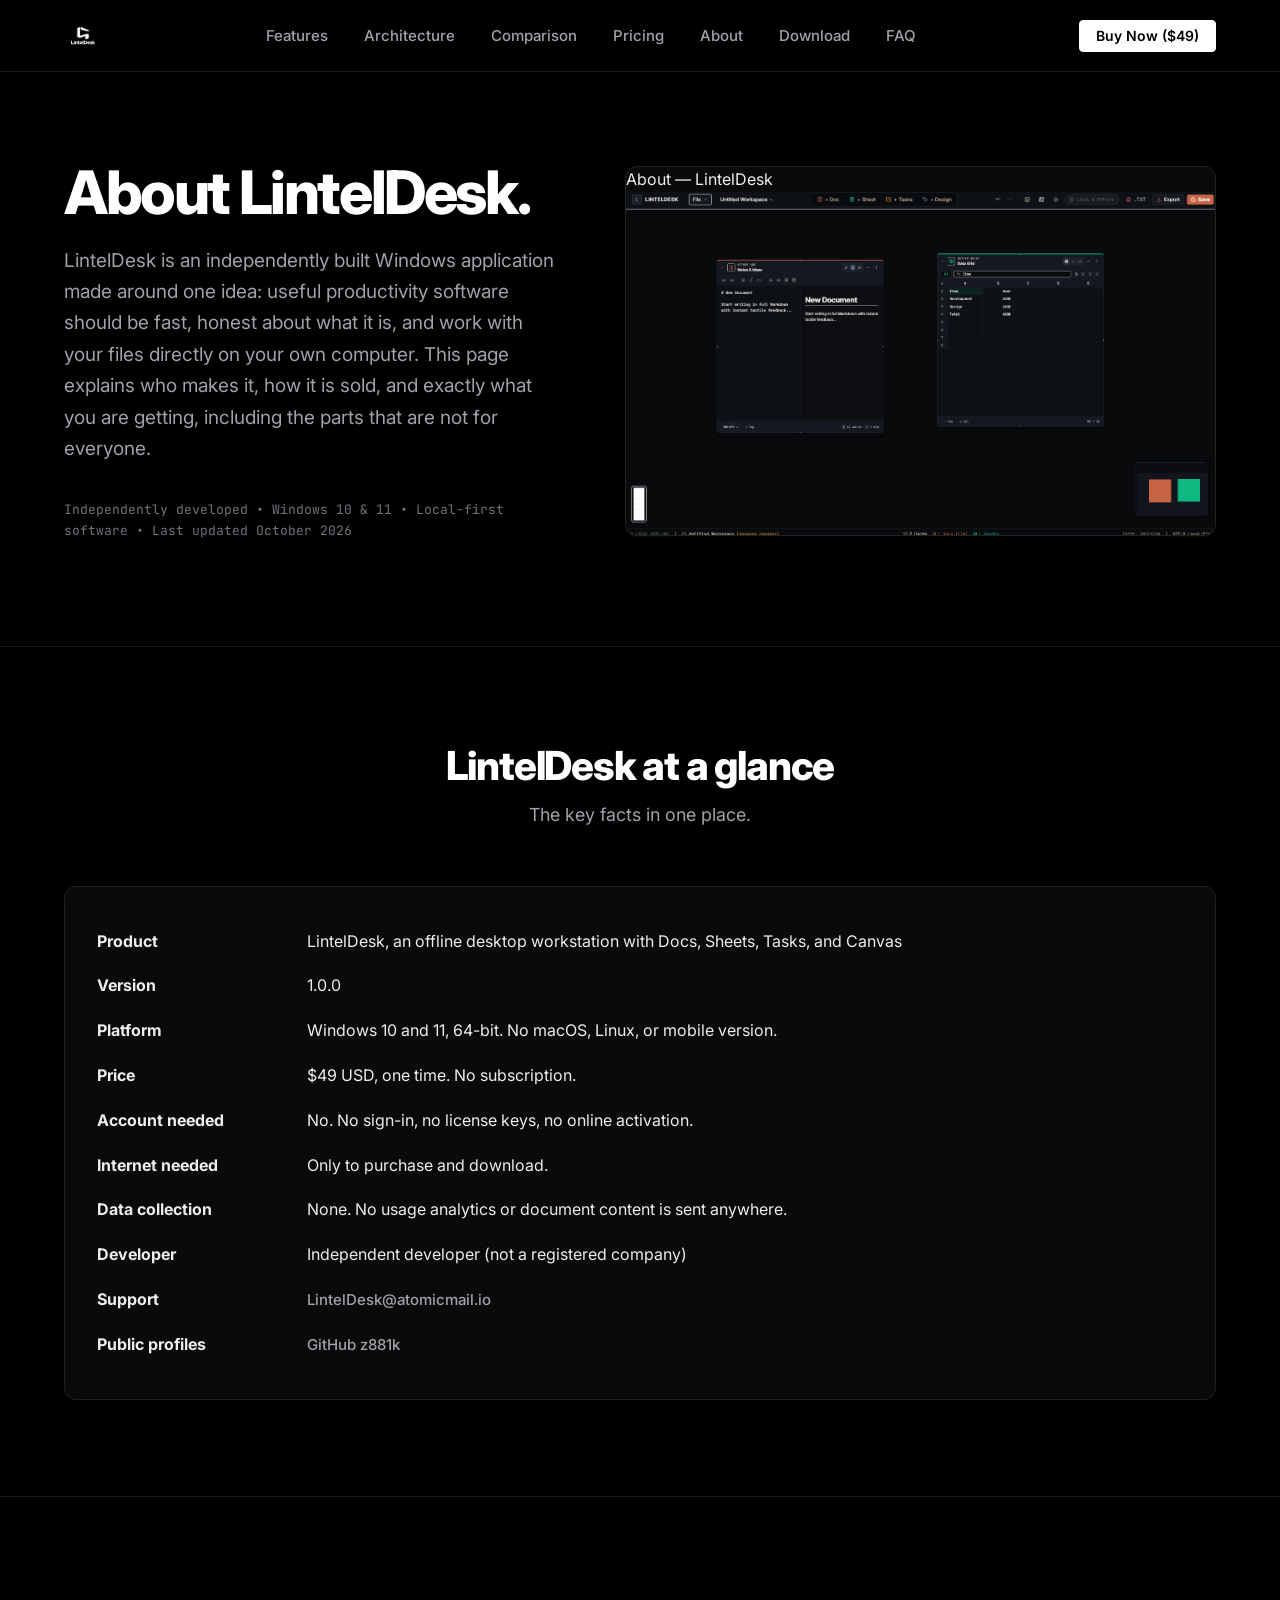
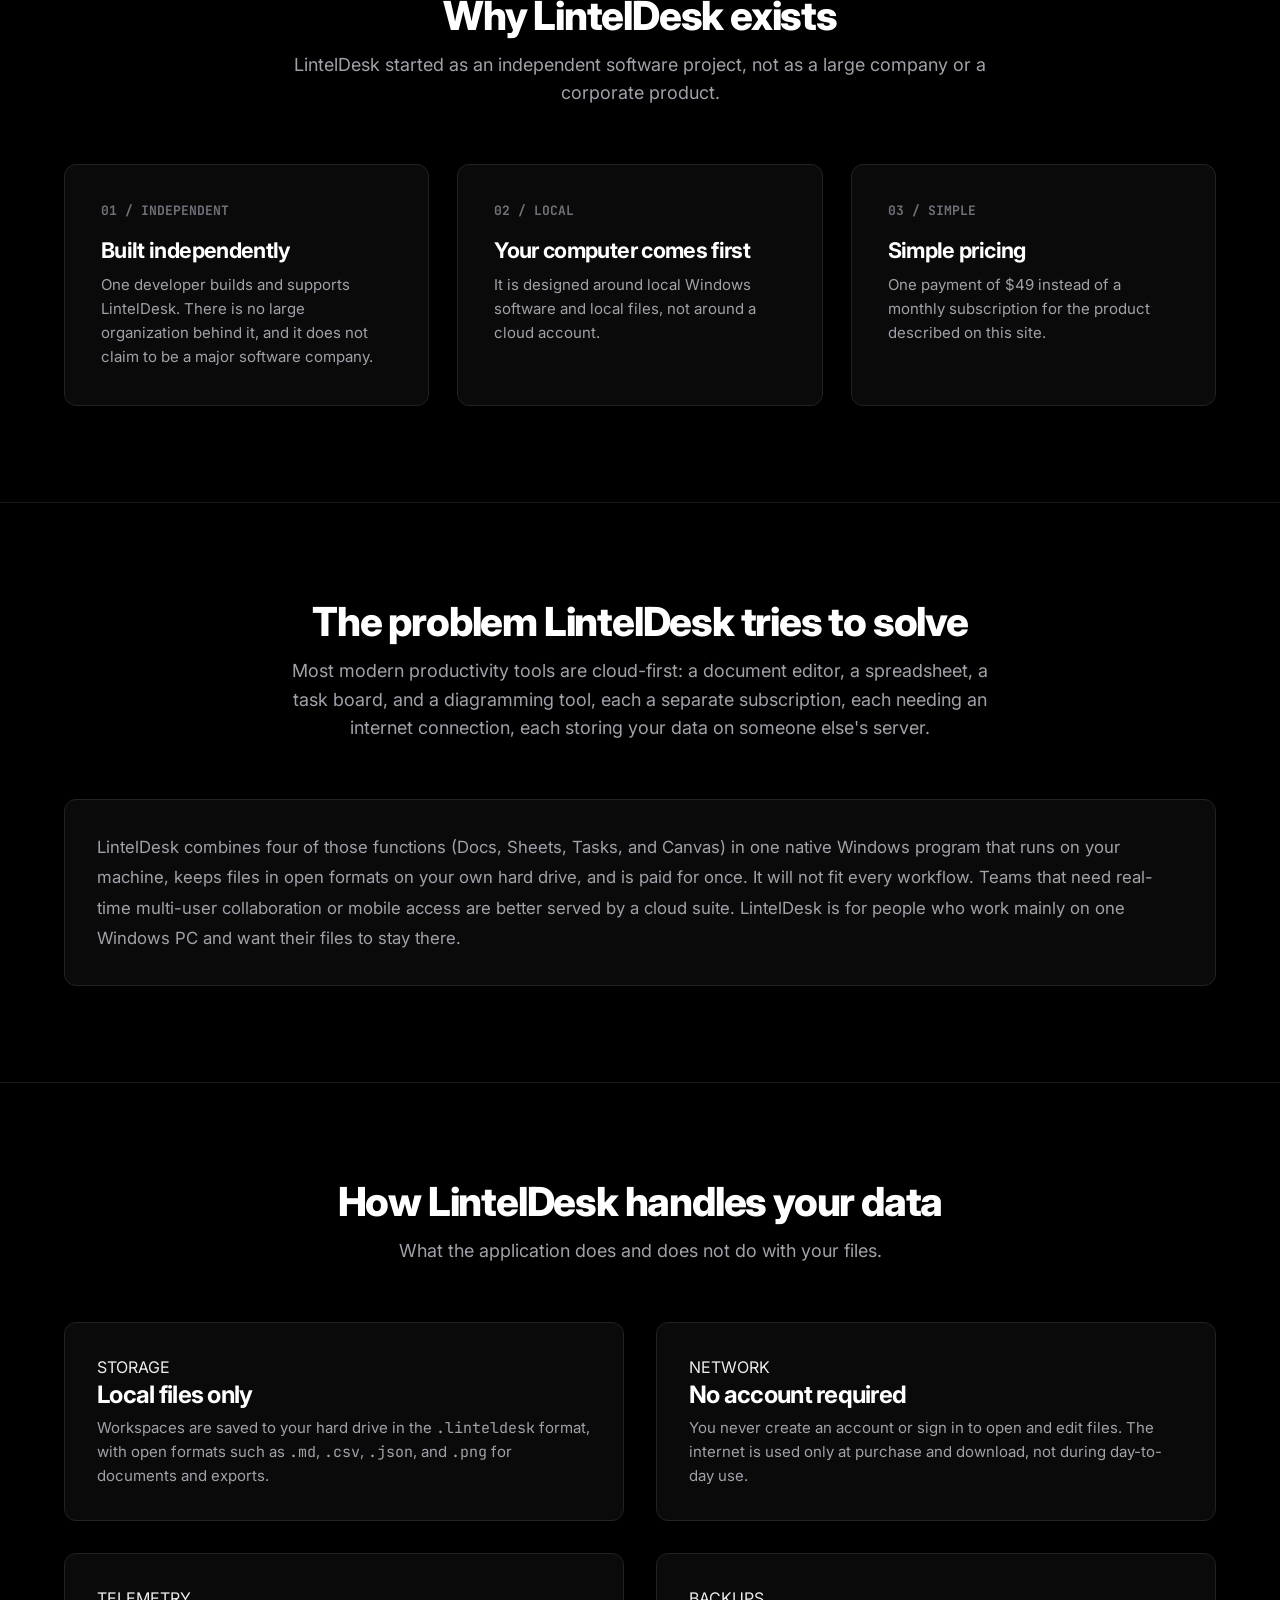
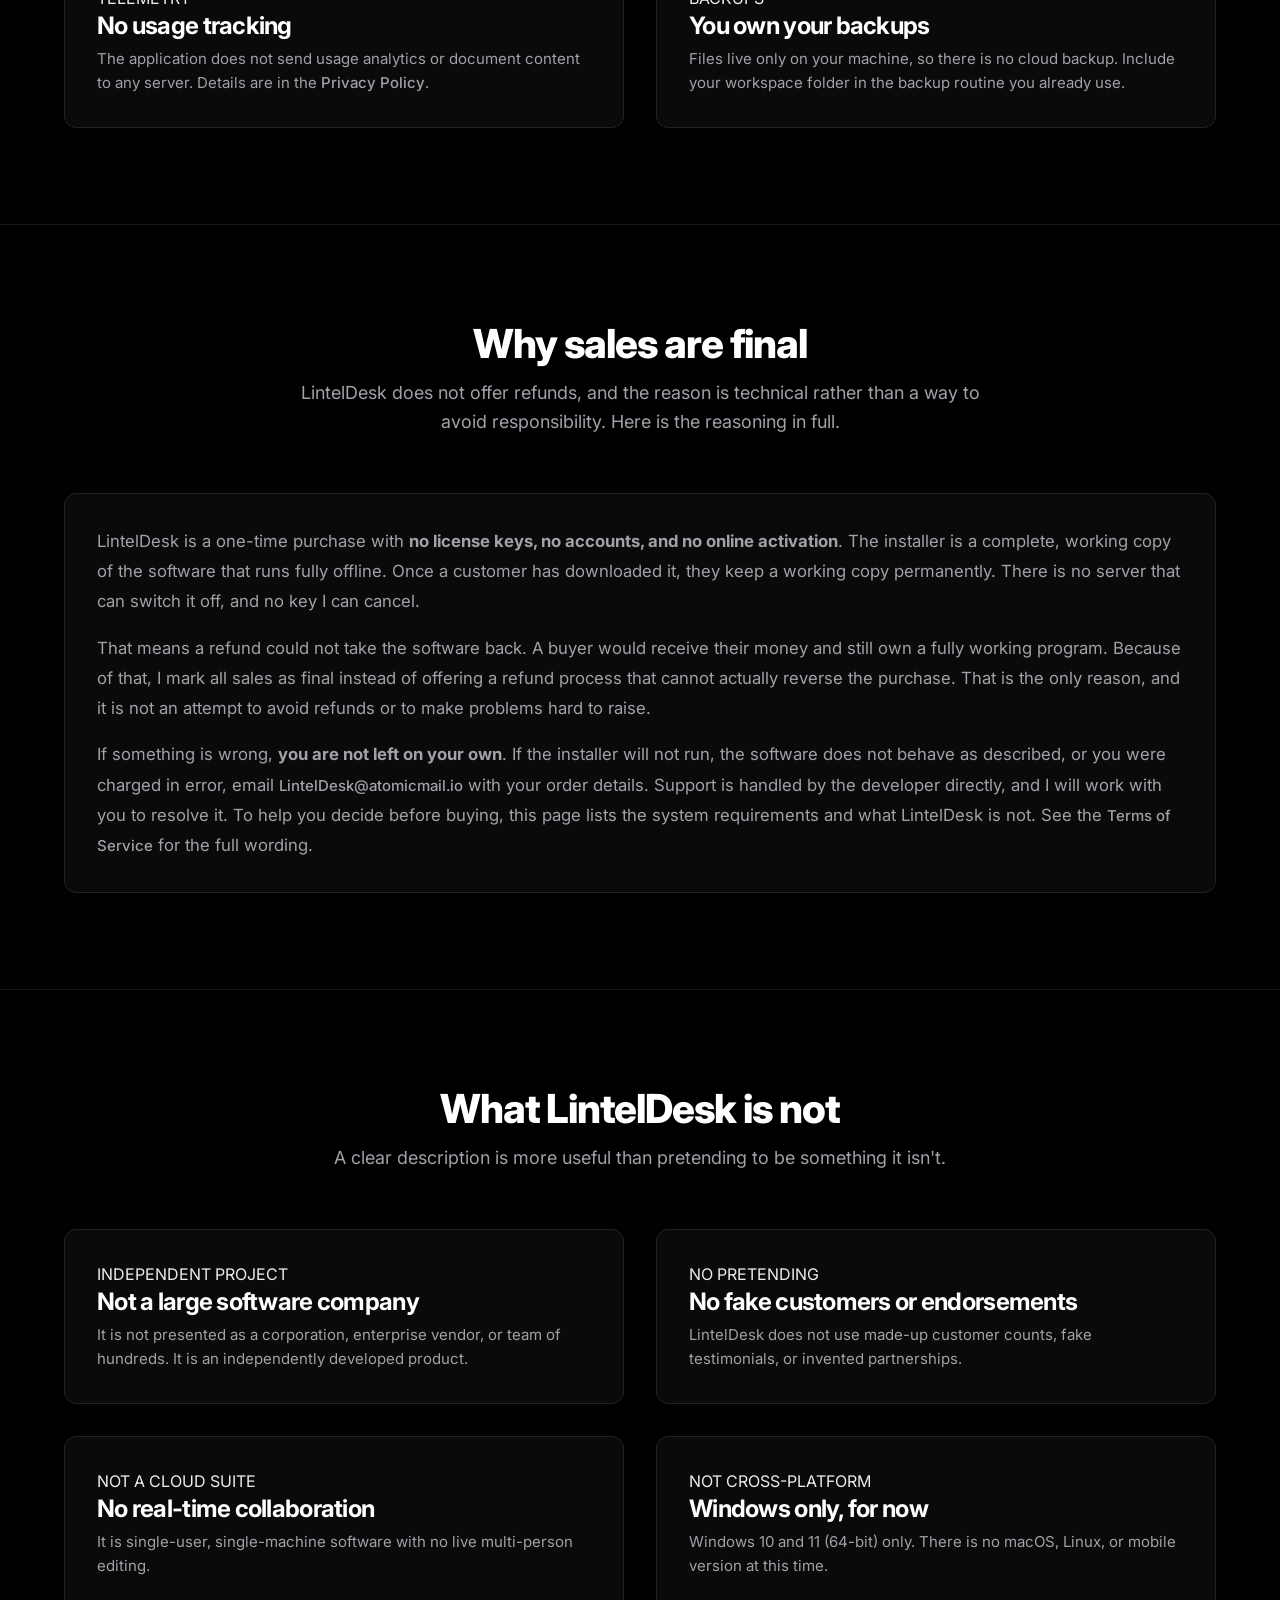
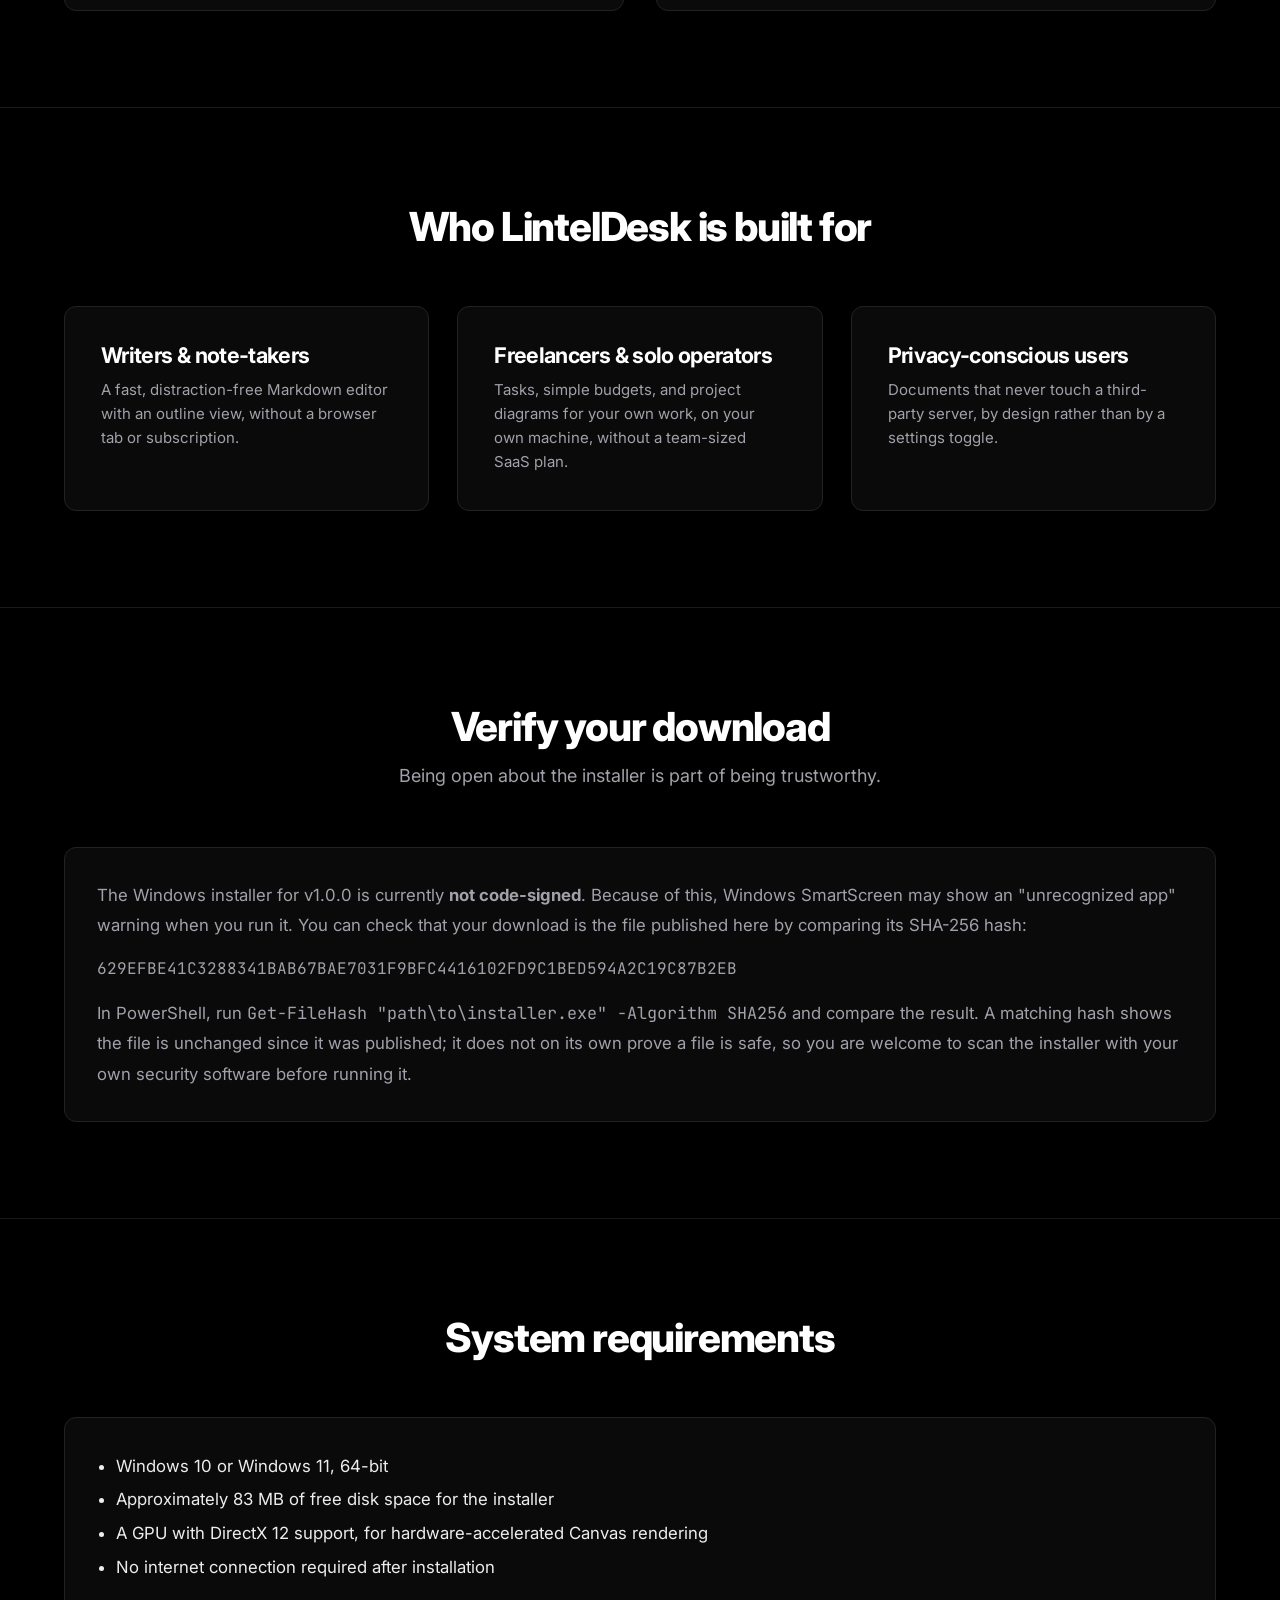
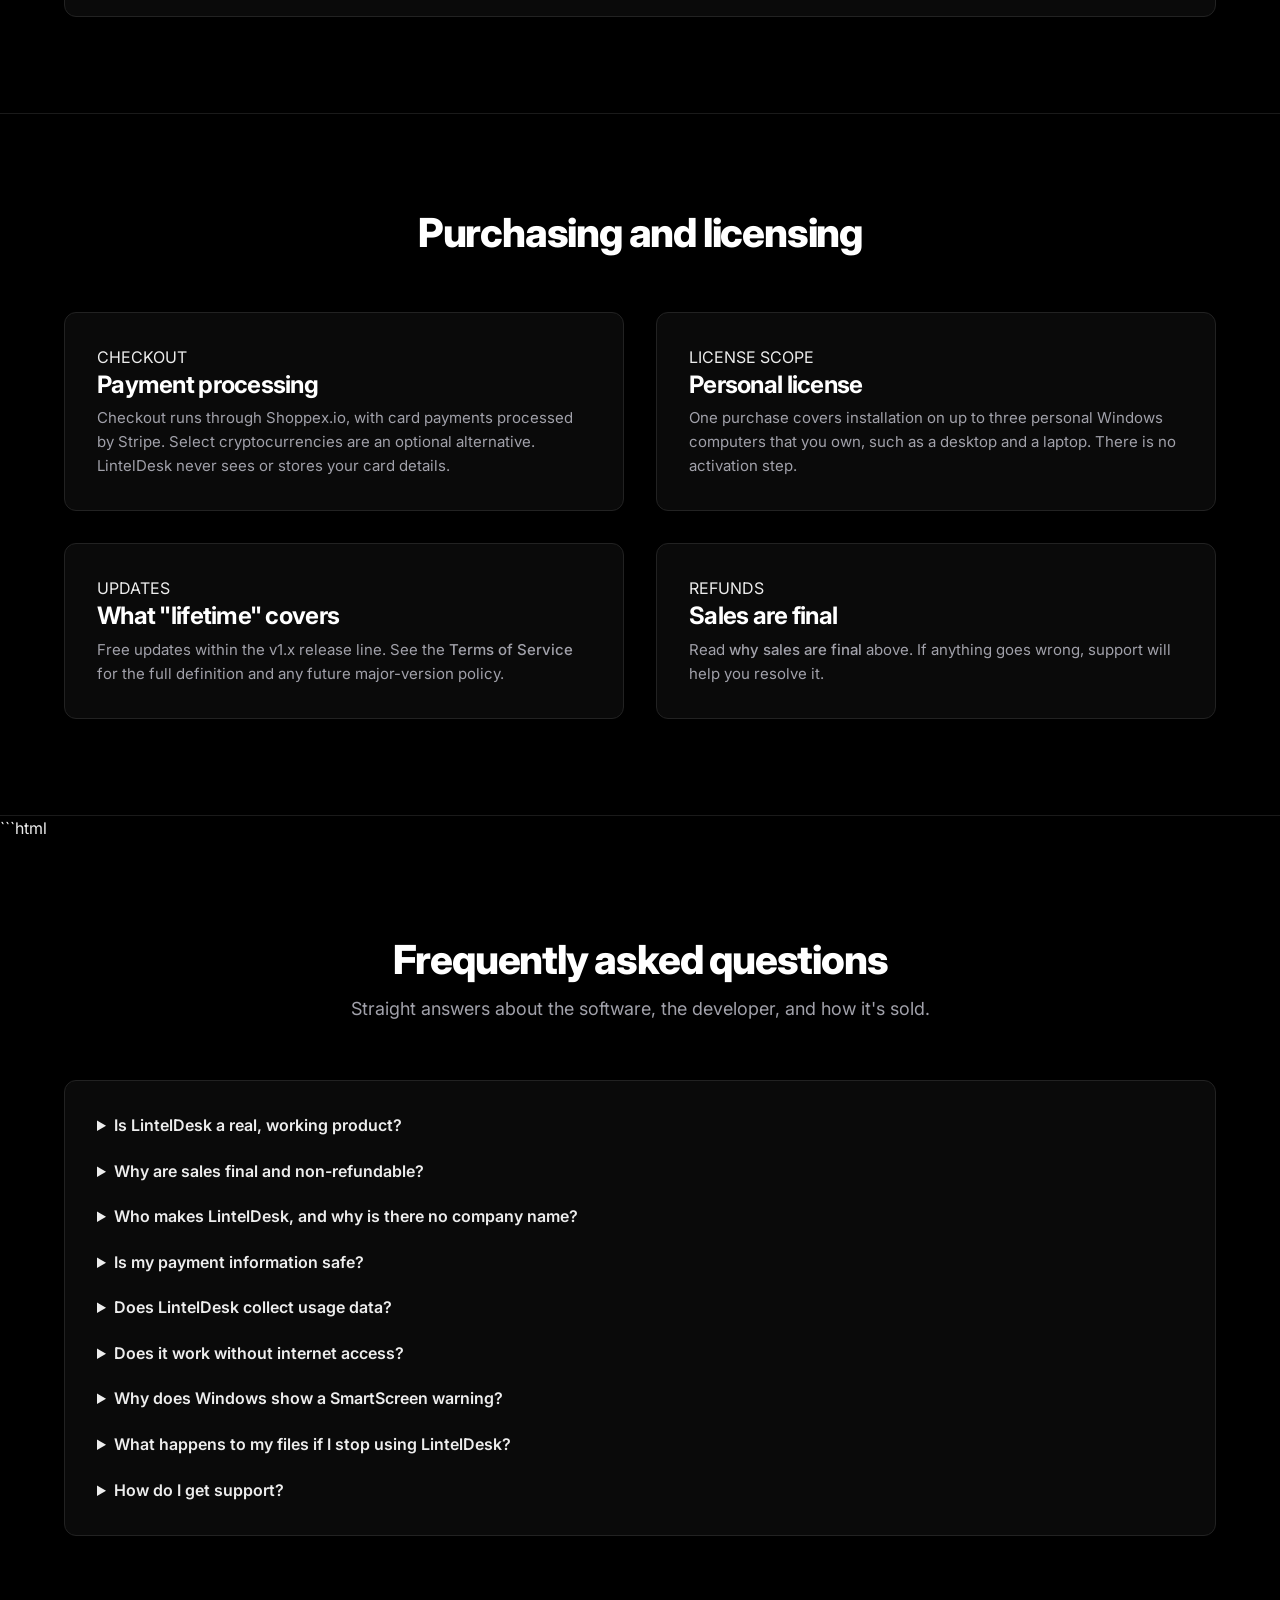
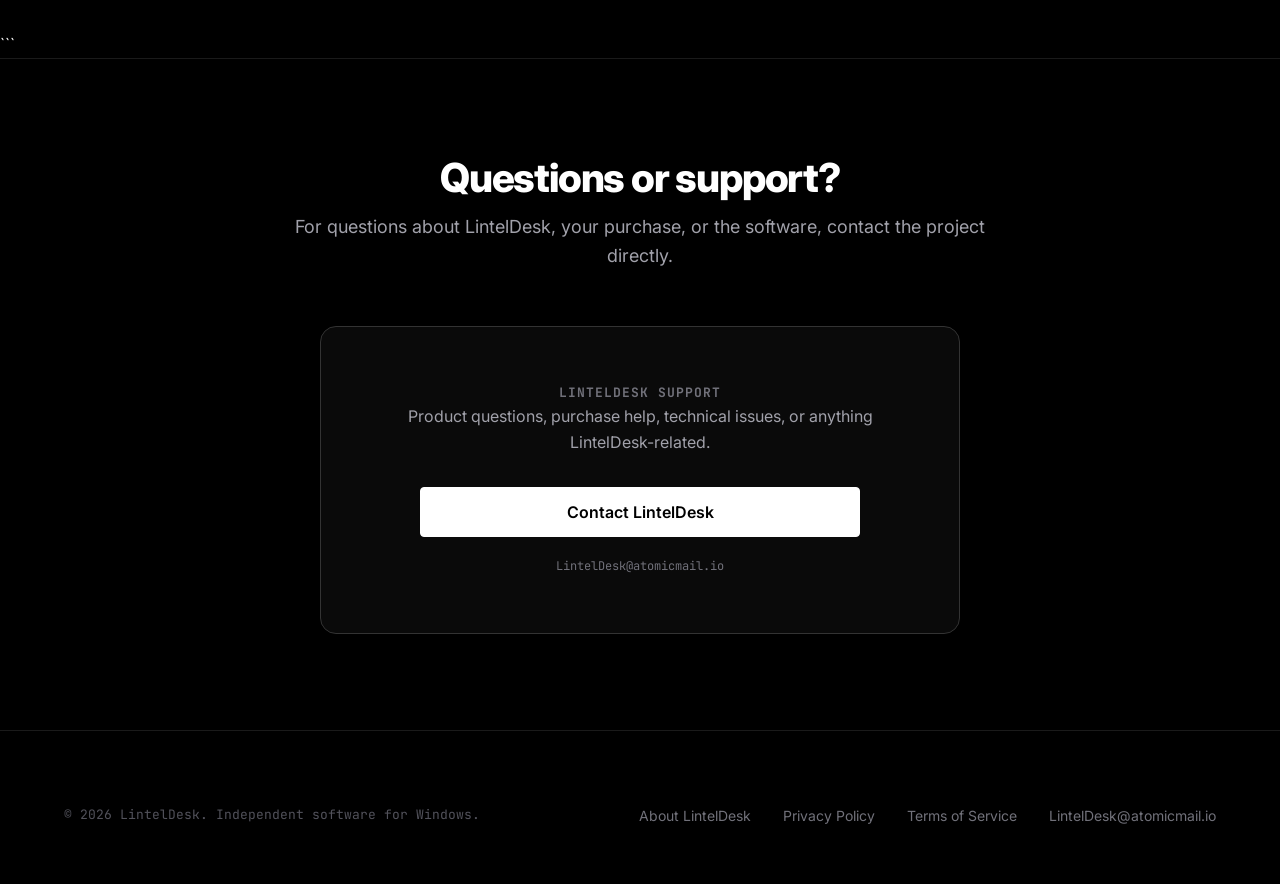
==== commit 108caebb: "Revise FAQ section for clarity and completeness Updated FAQ section with additional details and clar" ====
--- a/about.html
+++ b/about.html
@@ -391,53 +391,74 @@
 
     <div class="section-divider"></div>
 
-    <section class="section" id="faq">
-      <div class="container">
-        <div class="section-head">
-          <h2>Frequently asked questions</h2>
-          <p>Straight answers about the software, the developer, and how it's sold.</p>
-        </div>
-        <div class="comp-card" style="padding: 2rem;">
-          <details style="margin-bottom:1.25rem;">
-            <summary style="font-weight:600; cursor:pointer;">Is LintelDesk a real, working product?</summary>
-            <p style="margin-top:0.75rem; line-height:1.8;">Yes. LintelDesk v1.0.0 is a working Windows desktop application that you download and install after purchase. It is not vaporware or a pre-order.</p>
-          </details>
-          <details style="margin-bottom:1.25rem;">
-            <summary style="font-weight:600; cursor:pointer;">Why are sales final and non-refundable?</summary>
-            <p style="margin-top:0.75rem; line-height:1.8;">With no license keys, no accounts, and no online activation, the installer is a complete offline copy. After download the buyer keeps it permanently, and there is no way to revoke it after a refund. If something is wrong, email support and it will be worked out with you. <a href="#refunds" class="nav-link">Read the full explanation.</a></p>
-          </details>
-          <details style="margin-bottom:1.25rem;">
-            <summary style="font-weight:600; cursor:pointer;">Who makes LintelDesk, and why is there no company name?</summary>
-            <p style="margin-top:0.75rem; line-height:1.8;">LintelDesk is built by an independent developer rather than a registered company with a team page. That is disclosed here instead of hidden. Support is handled directly through LintelDesk@atomicmail.io.</p>
-          </details>
-          <details style="margin-bottom:1.25rem;">
-            <summary style="font-weight:600; cursor:pointer;">Is my payment information safe?</summary>
-            <p style="margin-top:0.75rem; line-height:1.8;">Checkout runs through Shoppex.io, with card payments processed by Stripe. LintelDesk never sees or stores your full card number.</p>
-          </details>
-          <details style="margin-bottom:1.25rem;">
-            <summary style="font-weight:600; cursor:pointer;">Does LintelDesk collect usage data?</summary>
-            <p style="margin-top:0.75rem; line-height:1.8;">No. The application does not send usage analytics or document content to any server while you work.</p>
-          </details>
-          <details style="margin-bottom:1.25rem;">
-            <summary style="font-weight:600; cursor:pointer;">Does it work without internet access?</summary>
-            <p style="margin-top:0.75rem; line-height:1.8;">Yes. Once installed it runs fully offline. The internet is only needed to purchase and download it.</p>
-          </details>
-          <details style="margin-bottom:1.25rem;">
-            <summary style="font-weight:600; cursor:pointer;">Why does Windows warn me when I run the installer?</summary>
-            <p style="margin-top:0.75rem; line-height:1.8;">The v1.0.0 installer is not code-signed yet, so SmartScreen may flag it as unrecognized. You can <a href="#verify" class="nav-link">verify its SHA-256 hash</a> and scan it with your own security software first.</p>
-          </details>
-          <details style="margin-bottom:1.25rem;">
-            <summary style="font-weight:600; cursor:pointer;">What happens to my files if I stop using LintelDesk?</summary>
-            <p style="margin-top:0.75rem; line-height:1.8;">They stay on your hard drive in open formats (Markdown, CSV, JSON, PNG). Uninstalling does not delete or lock your documents.</p>
-          </details>
-          <details style="margin-bottom:0;">
-            <summary style="font-weight:600; cursor:pointer;">How do I get support?</summary>
-            <p style="margin-top:0.75rem; line-height:1.8;">Email LintelDesk@atomicmail.io with your order details and a description of the issue. The developer answers directly.</p>
-          </details>
-        </div>
-      </div>
-    </section>
-
+  ```html
+<section class="section" id="faq">
+  <div class="container">
+    <div class="section-head">
+      <h2>Frequently asked questions</h2>
+      <p>Straight answers about the software, the developer, and how it's sold.</p>
+    </div>
+
+    <div class="comp-card" style="padding: 2rem;">
+      <details style="margin-bottom:1.25rem;">
+        <summary style="font-weight:600; cursor:pointer;">Is LintelDesk a real, working product?</summary>
+        <p style="margin-top:0.75rem; line-height:1.8;">Yes. LintelDesk v1.0.0 is a working Windows desktop application that you download and install after purchase. It is not vaporware or a pre-order.</p>
+      </details>
+
+      <details style="margin-bottom:1.25rem;">
+        <summary style="font-weight:600; cursor:pointer;">Why are sales final and non-refundable?</summary>
+        <p style="margin-top:0.75rem; line-height:1.8;">With no license keys, no accounts, and no online activation, the installer is a complete offline copy. After download the buyer keeps it permanently, and there is no way to revoke it after a refund. If something is wrong, email support and it will be worked out with you. <a href="#refunds" class="nav-link">Read the full explanation.</a></p>
+      </details>
+
+      <details style="margin-bottom:1.25rem;">
+        <summary style="font-weight:600; cursor:pointer;">Who makes LintelDesk, and why is there no company name?</summary>
+        <p style="margin-top:0.75rem; line-height:1.8;">LintelDesk is built by an independent developer rather than a registered company with a team page. That is disclosed here instead of hidden. Support is handled directly through LintelDesk@atomicmail.io.</p>
+      </details>
+
+      <details style="margin-bottom:1.25rem;">
+        <summary style="font-weight:600; cursor:pointer;">Is my payment information safe?</summary>
+        <p style="margin-top:0.75rem; line-height:1.8;">Checkout runs through Shoppex.io, with card payments processed by Stripe. LintelDesk never sees or stores your full card number.</p>
+      </details>
+
+      <details style="margin-bottom:1.25rem;">
+        <summary style="font-weight:600; cursor:pointer;">Does LintelDesk collect usage data?</summary>
+        <p style="margin-top:0.75rem; line-height:1.8;">No. The application does not send usage analytics or document content to any server while you work.</p>
+      </details>
+
+      <details style="margin-bottom:1.25rem;">
+        <summary style="font-weight:600; cursor:pointer;">Does it work without internet access?</summary>
+        <p style="margin-top:0.75rem; line-height:1.8;">Yes. Once installed it runs fully offline. The internet is only needed to purchase and download it.</p>
+      </details>
+
+      <details style="margin-bottom:1.25rem;">
+        <summary style="font-weight:600; cursor:pointer;">Why does Windows show a SmartScreen warning?</summary>
+        <p style="margin-top:0.75rem; line-height:1.8;">
+          When you launch LintelDesk for the first time, Windows may display a message such as <strong>"Windows protected your PC"</strong> or identify the publisher as unknown. This can happen because the v1.0.0 installer is not currently code-signed, so Microsoft SmartScreen may not have enough reputation information to recognize it.
+        </p>
+        <p style="margin-top:0.75rem; line-height:1.8;">
+          This warning does not automatically mean the application is malicious, but it also does not guarantee that the file is safe. Before running the installer, verify its SHA-256 hash in the <a href="#verify" class="nav-link">download verification section</a> and scan the actual downloaded file using your own security software.
+        </p>
+        <p style="margin-top:0.75rem; line-height:1.8;">
+          You can also review the <a href="https://www.virustotal.com/gui/url/20303238349aa41f96c40ffad7246b782c7a9dbb8012c60f84694baed6cafdb7?nocache=1" target="_blank" rel="noopener noreferrer" class="nav-link">LintelDesk VirusTotal URL report</a> for additional information. Please note that a URL report is not necessarily a scan of the installer executable itself.
+        </p>
+        <p style="margin-top:0.75rem; line-height:1.8;">
+          Only proceed if you have independently verified the download and trust its source. If your security software detects a specific threat, do not bypass the warning.
+        </p>
+      </details>
+
+      <details style="margin-bottom:1.25rem;">
+        <summary style="font-weight:600; cursor:pointer;">What happens to my files if I stop using LintelDesk?</summary>
+        <p style="margin-top:0.75rem; line-height:1.8;">They stay on your hard drive in open formats (Markdown, CSV, JSON, PNG). Uninstalling does not delete or lock your documents.</p>
+      </details>
+
+      <details style="margin-bottom:0;">
+        <summary style="font-weight:600; cursor:pointer;">How do I get support?</summary>
+        <p style="margin-top:0.75rem; line-height:1.8;">Email LintelDesk@atomicmail.io with your order details and a description of the issue. The developer answers directly.</p>
+      </details>
+    </div>
+  </div>
+</section>
+```
     <div class="section-divider"></div>
 
     <section class="section">
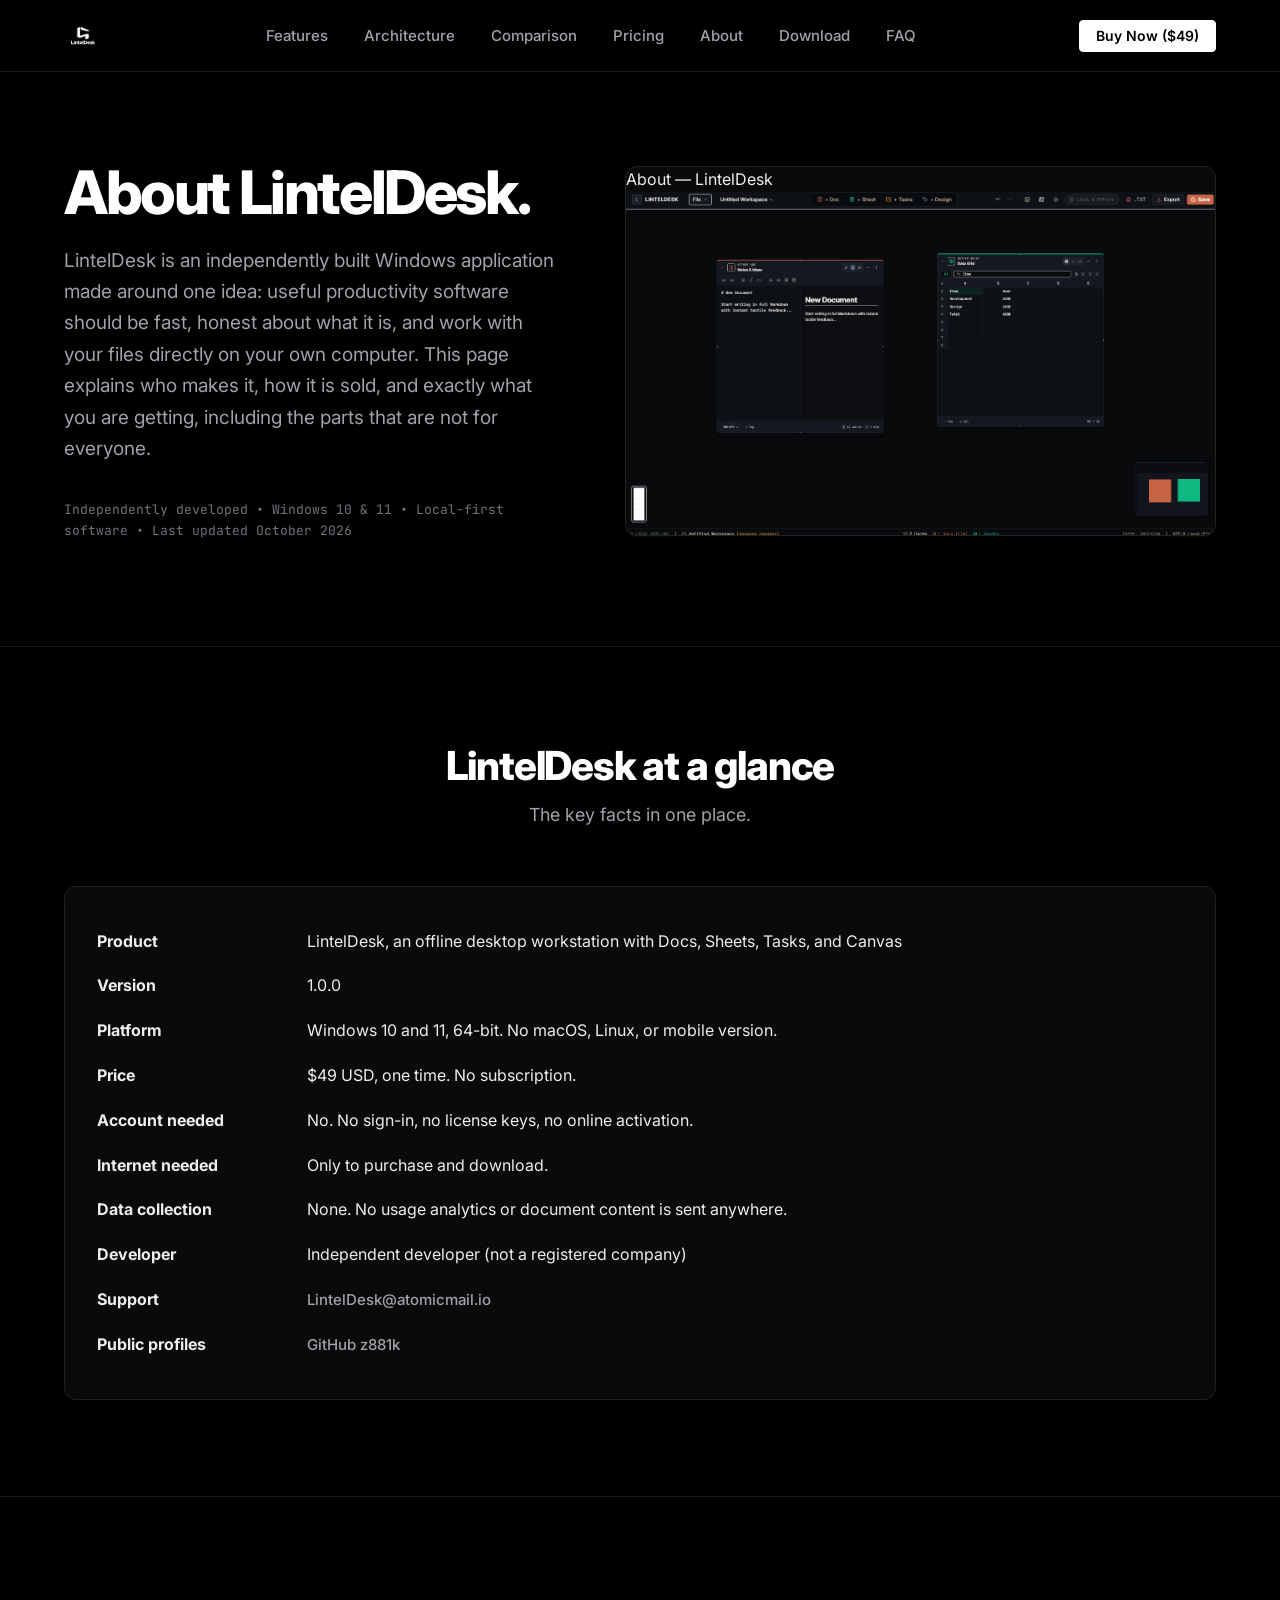
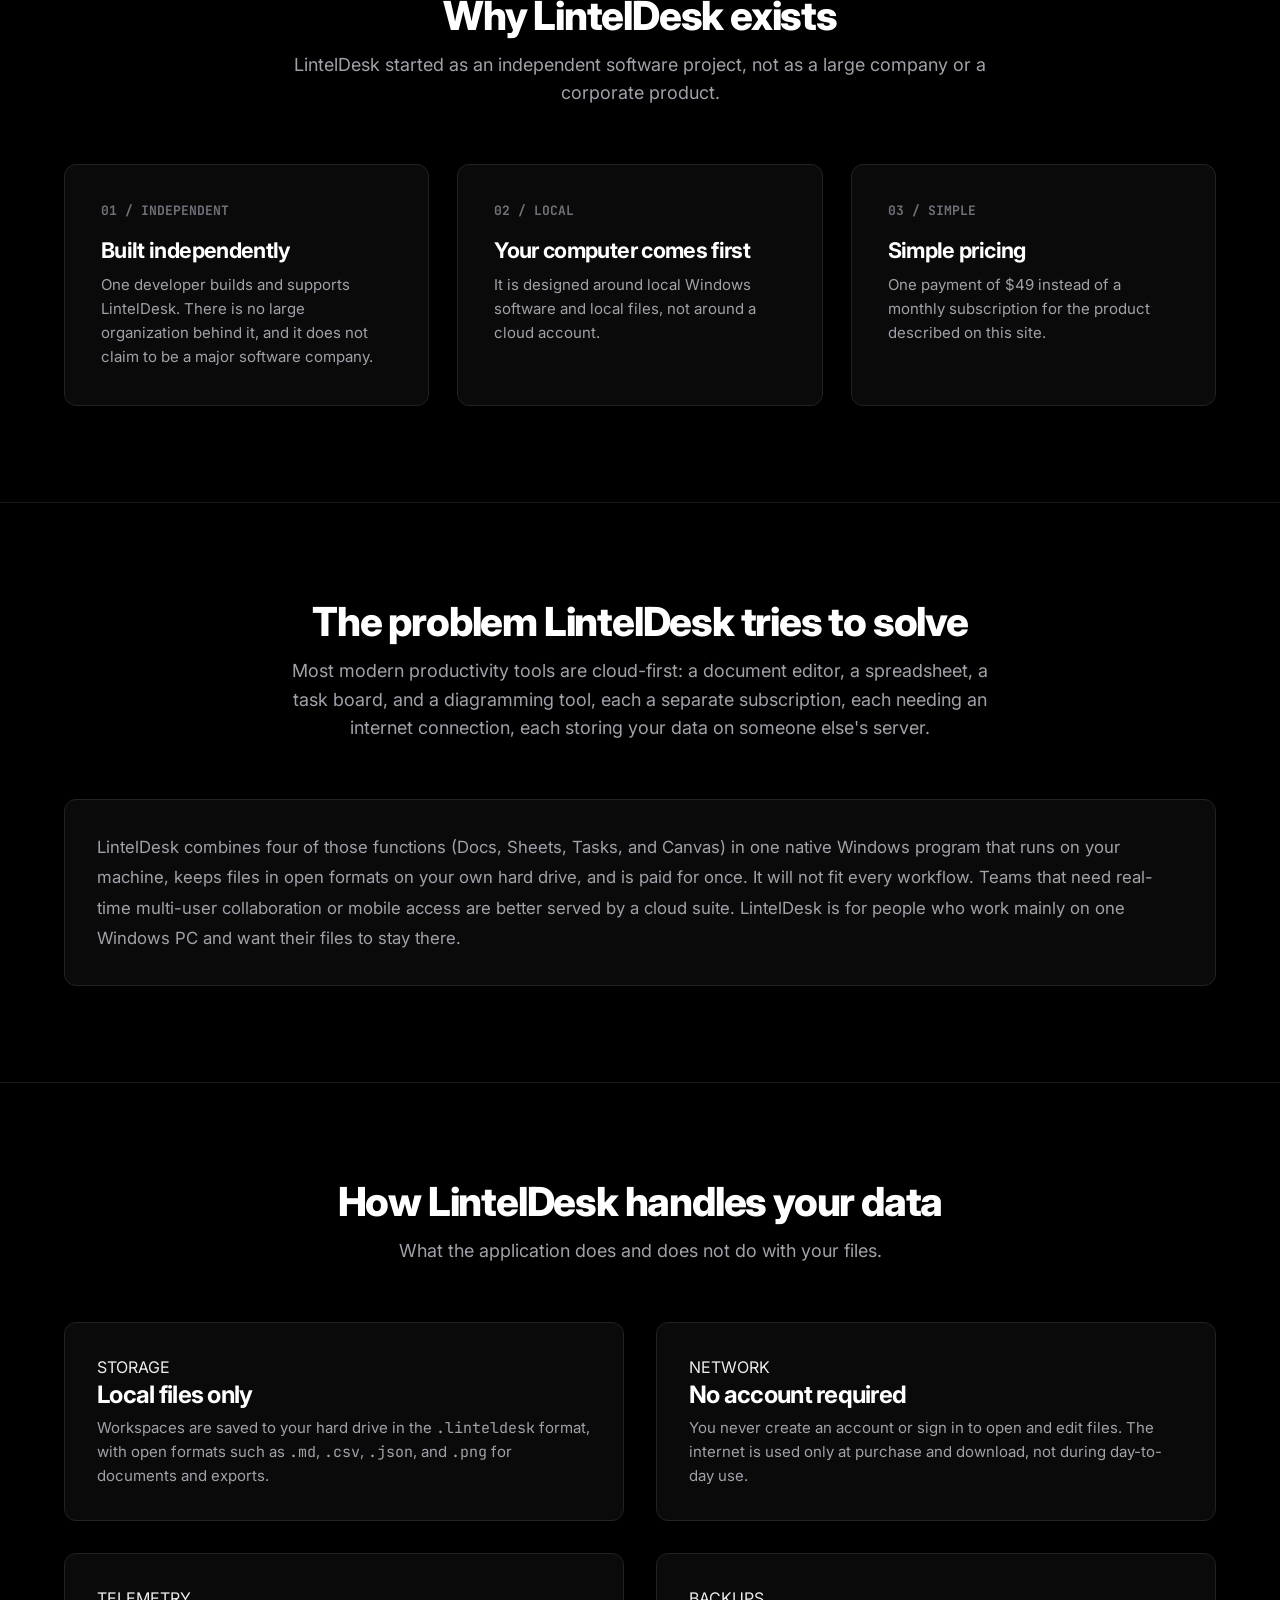
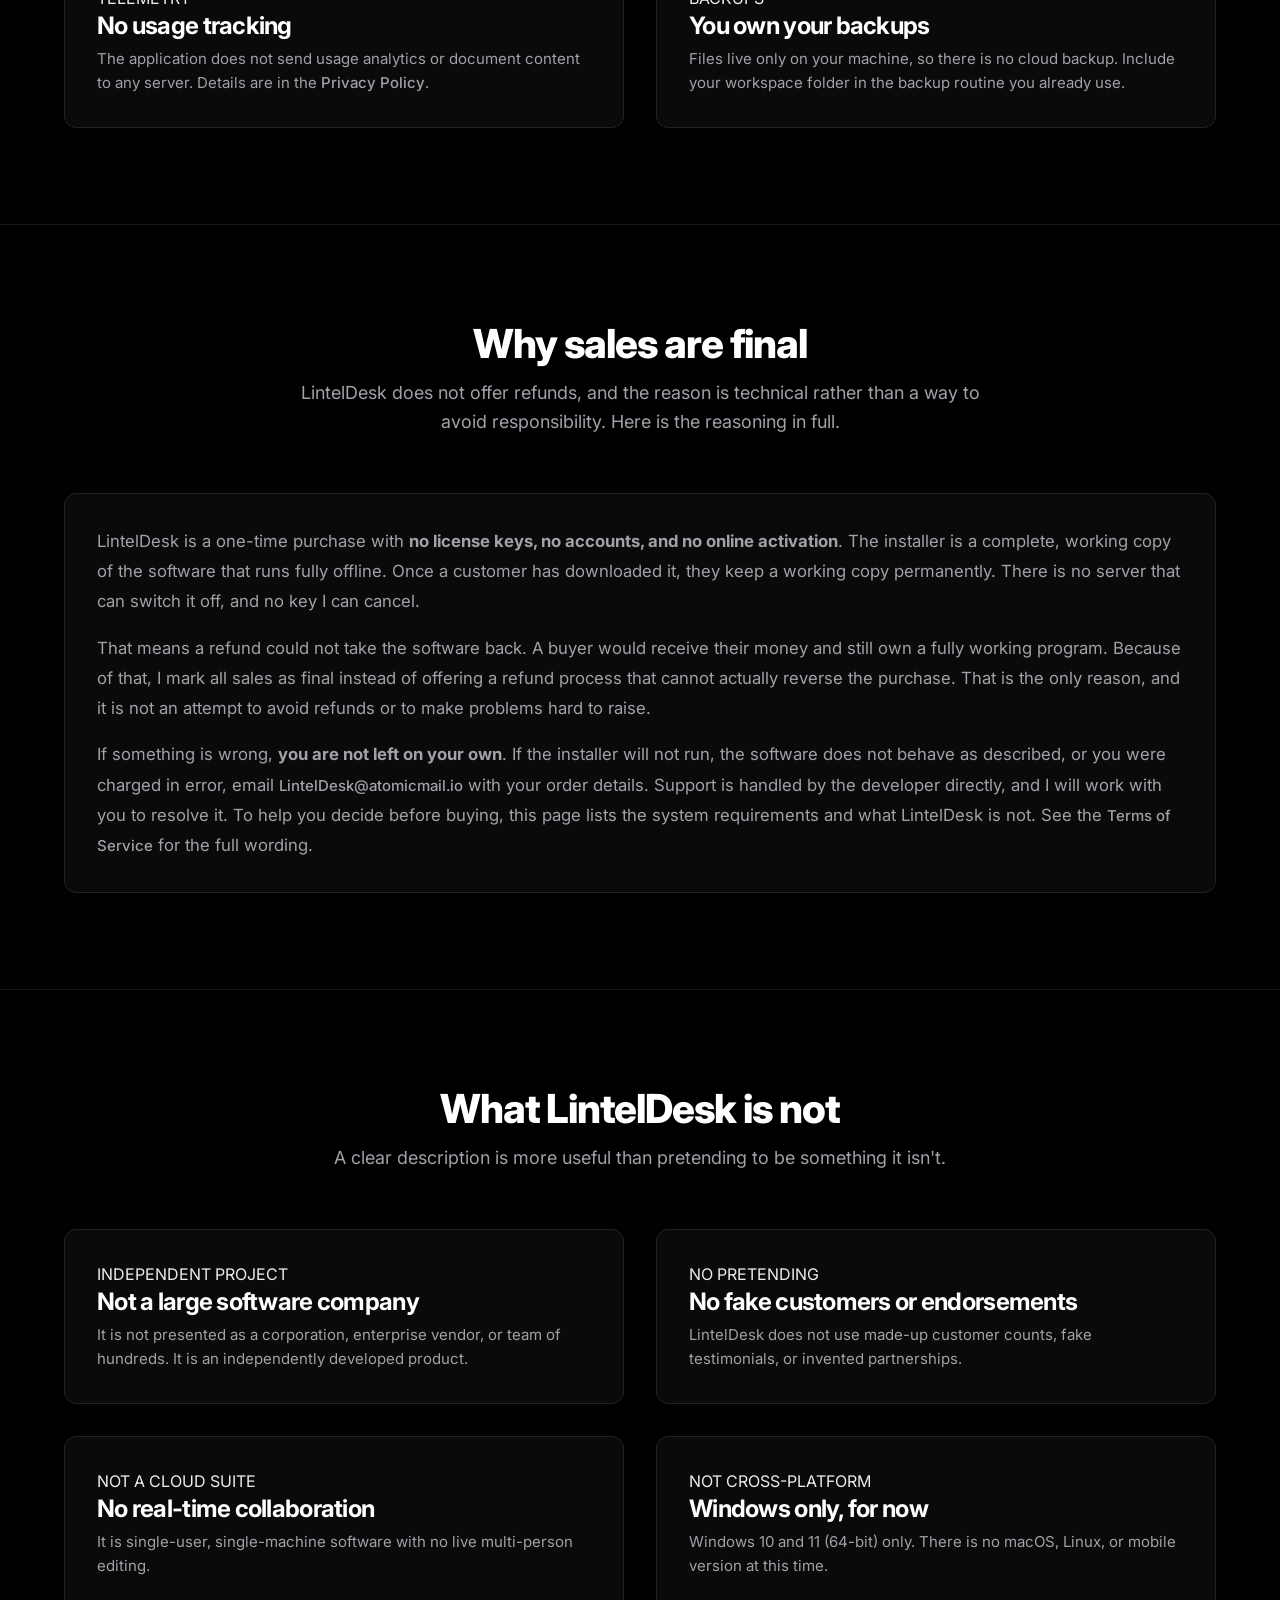
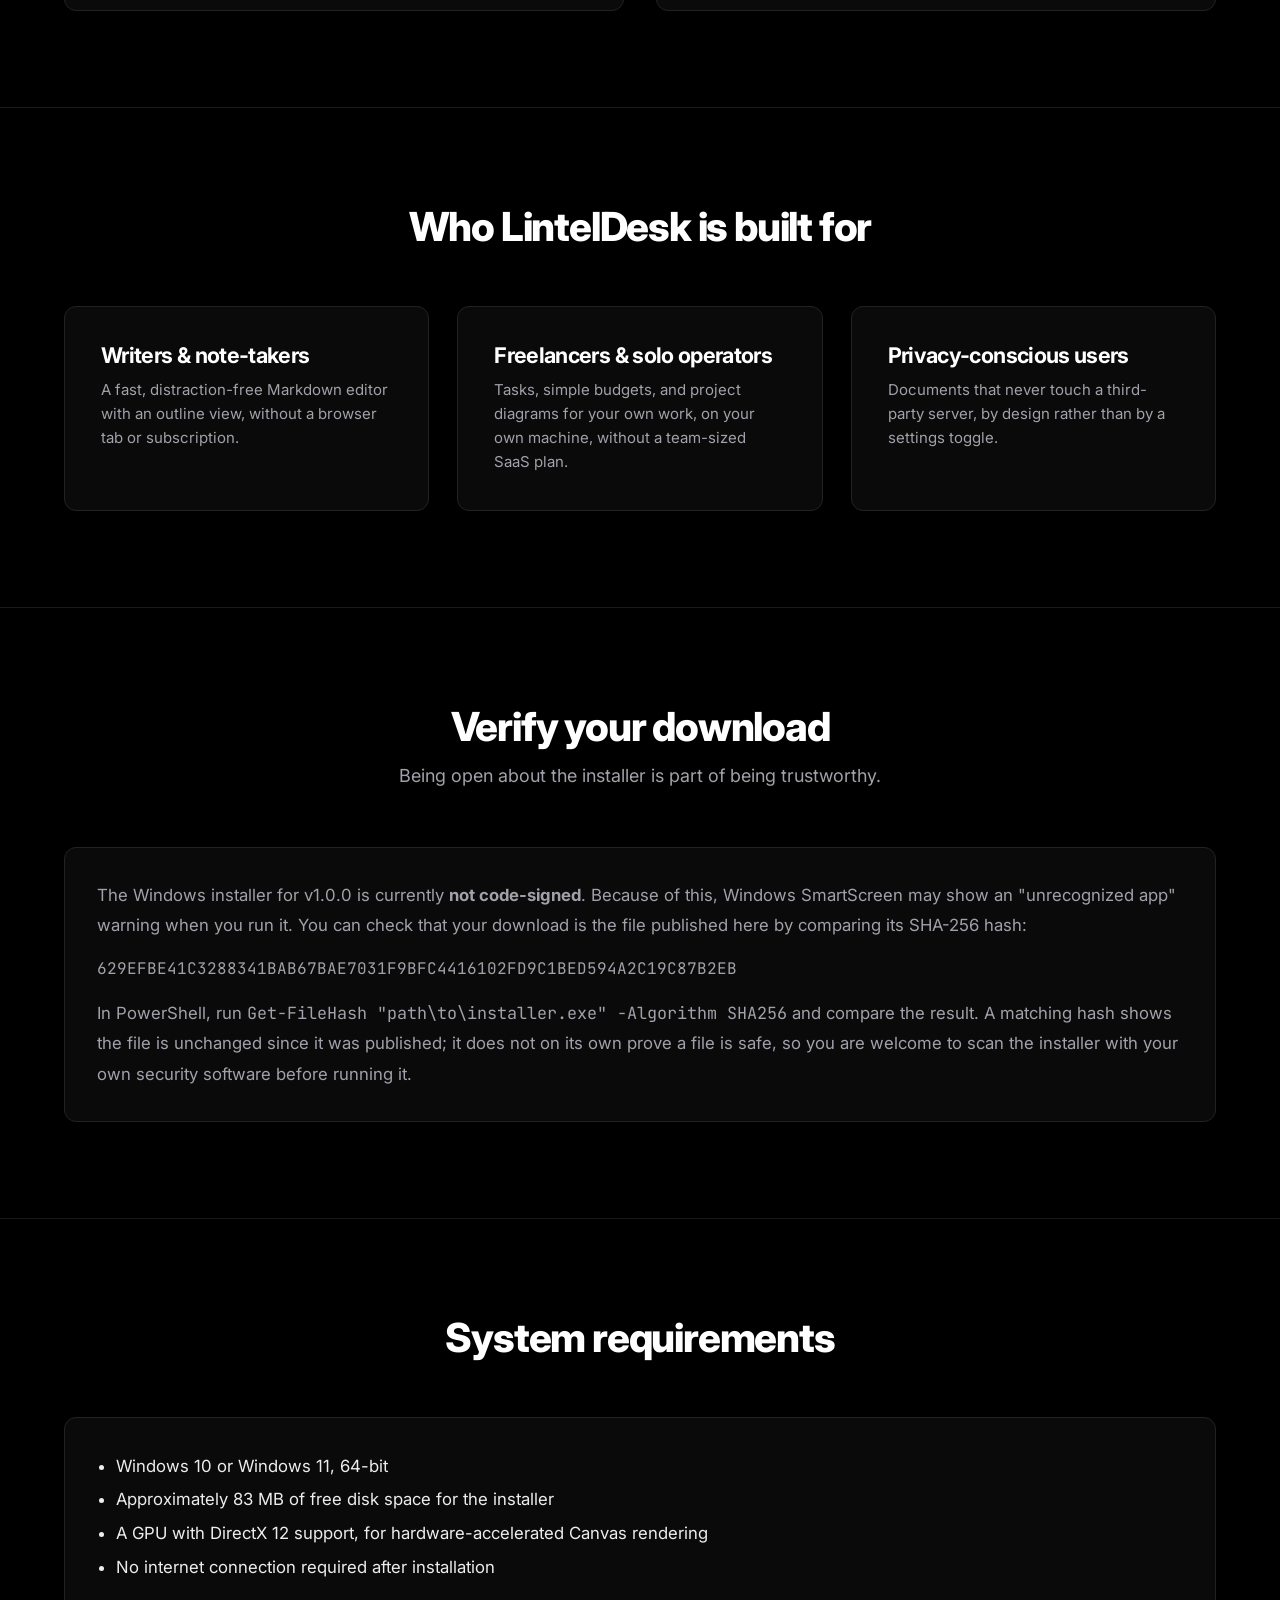
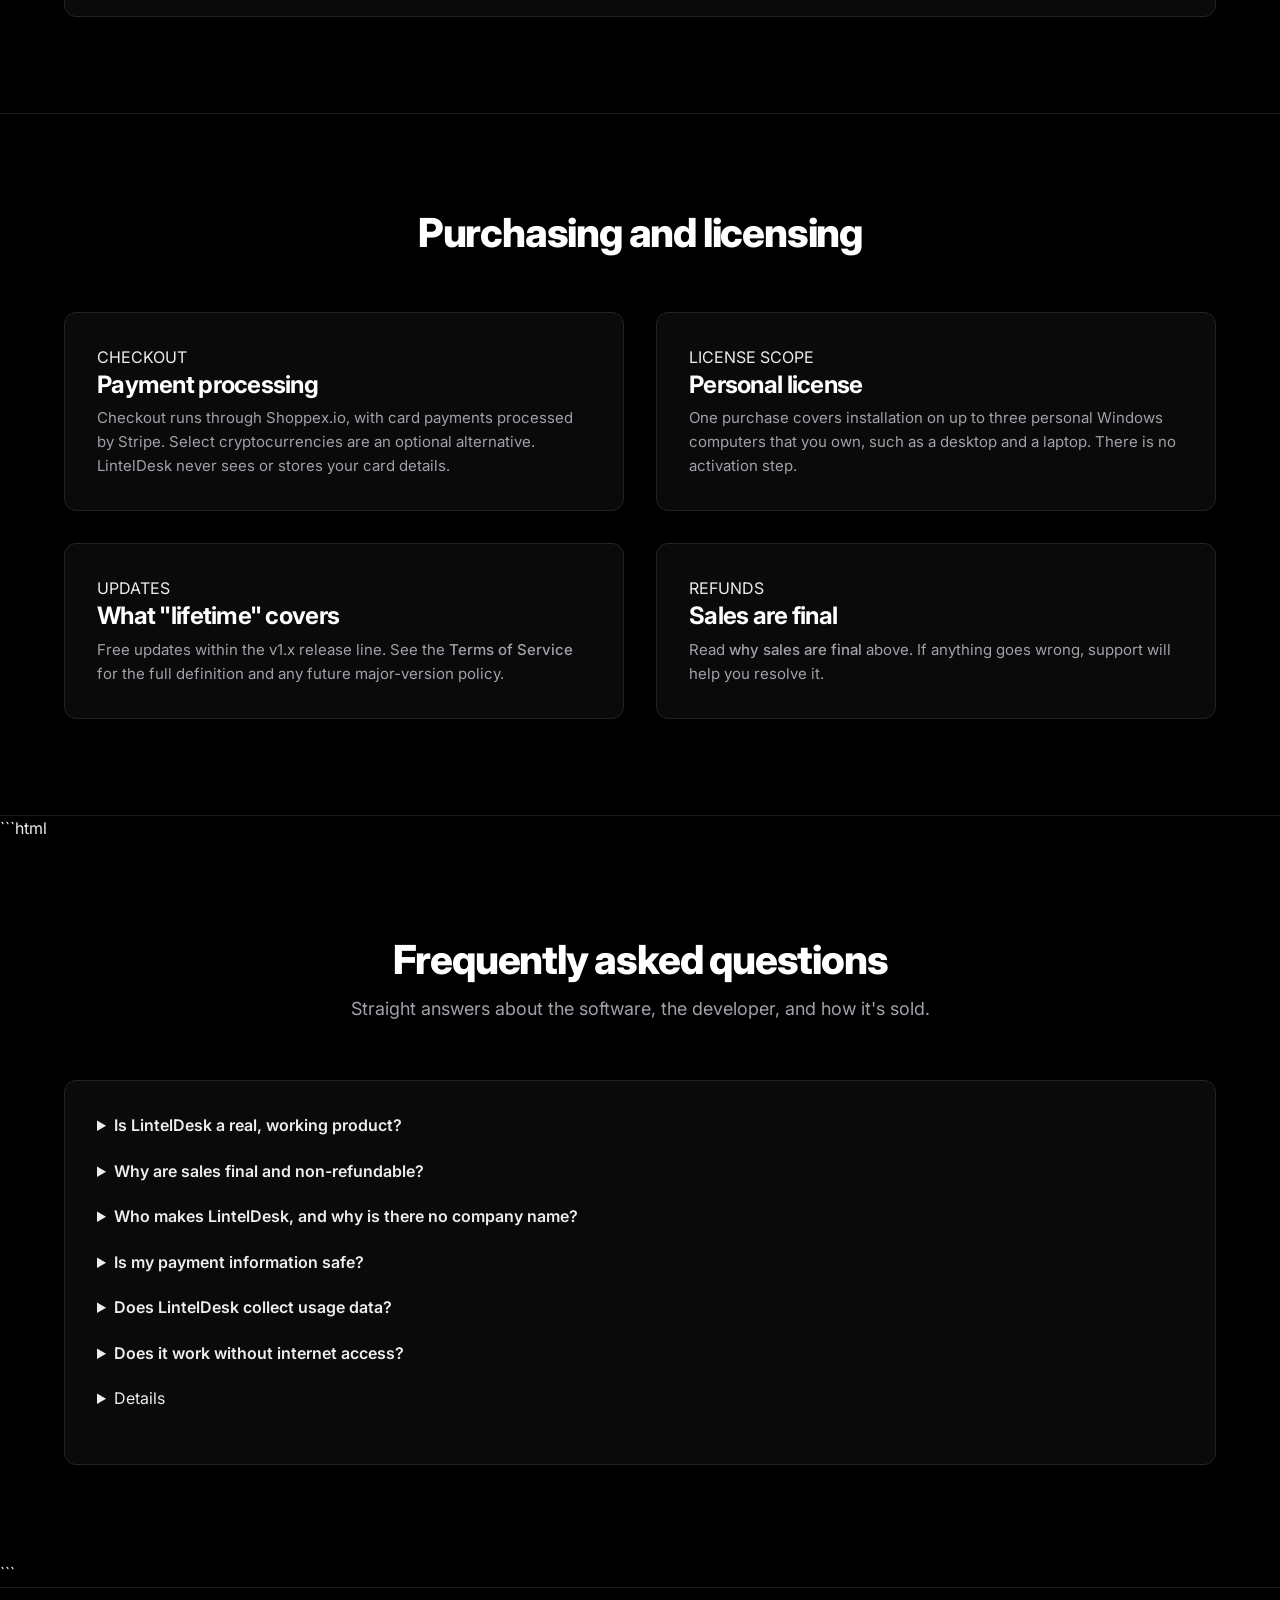
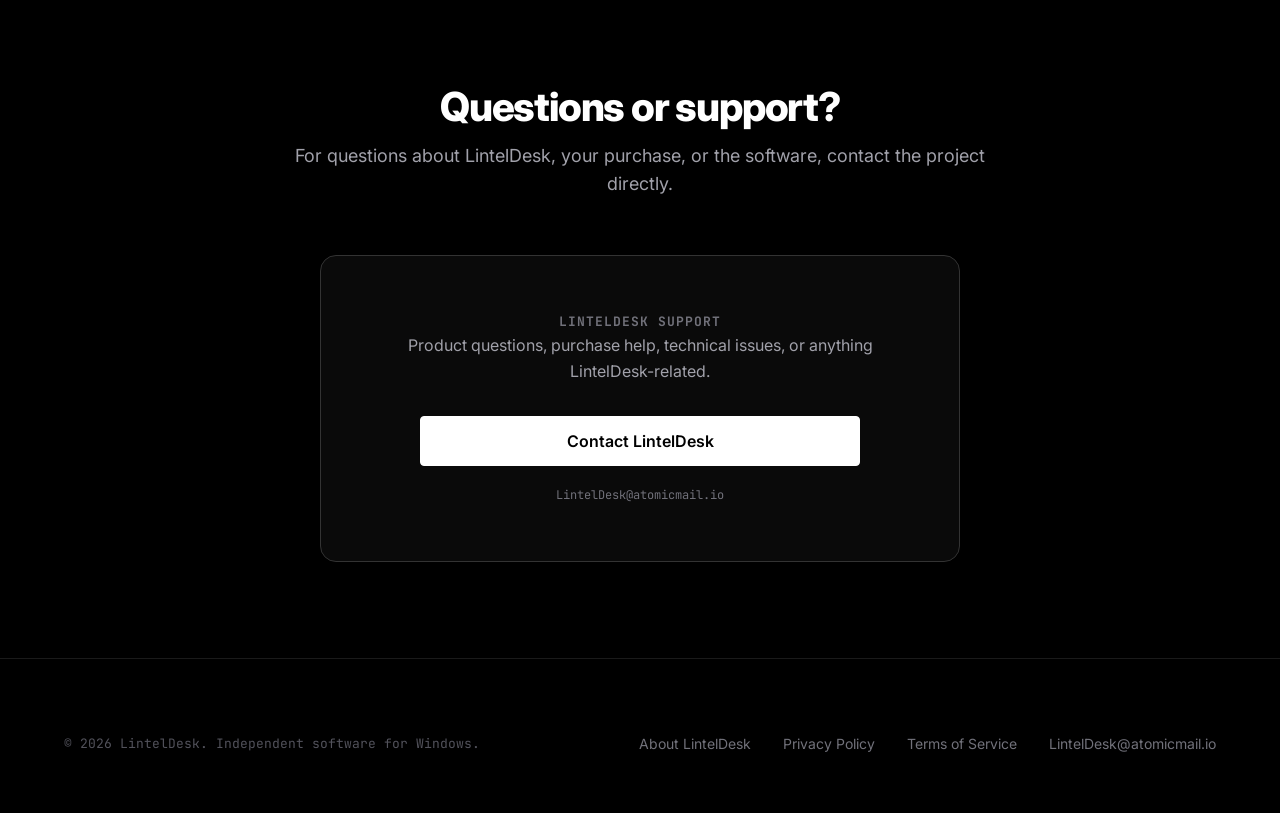
==== commit 823e23b8: "Remove SmartScreen warning explanation from about.html Removed details about SmartScreen warning for" ====
--- a/about.html
+++ b/about.html
@@ -431,20 +431,6 @@
       </details>
 
       <details style="margin-bottom:1.25rem;">
-        <summary style="font-weight:600; cursor:pointer;">Why does Windows show a SmartScreen warning?</summary>
-        <p style="margin-top:0.75rem; line-height:1.8;">
-          When you launch LintelDesk for the first time, Windows may display a message such as <strong>"Windows protected your PC"</strong> or identify the publisher as unknown. This can happen because the v1.0.0 installer is not currently code-signed, so Microsoft SmartScreen may not have enough reputation information to recognize it.
-        </p>
-        <p style="margin-top:0.75rem; line-height:1.8;">
-          This warning does not automatically mean the application is malicious, but it also does not guarantee that the file is safe. Before running the installer, verify its SHA-256 hash in the <a href="#verify" class="nav-link">download verification section</a> and scan the actual downloaded file using your own security software.
-        </p>
-        <p style="margin-top:0.75rem; line-height:1.8;">
-          You can also review the <a href="https://www.virustotal.com/gui/url/20303238349aa41f96c40ffad7246b782c7a9dbb8012c60f84694baed6cafdb7?nocache=1" target="_blank" rel="noopener noreferrer" class="nav-link">LintelDesk VirusTotal URL report</a> for additional information. Please note that a URL report is not necessarily a scan of the installer executable itself.
-        </p>
-        <p style="margin-top:0.75rem; line-height:1.8;">
-          Only proceed if you have independently verified the download and trust its source. If your security software detects a specific threat, do not bypass the warning.
-        </p>
-      </details>
 
       <details style="margin-bottom:1.25rem;">
         <summary style="font-weight:600; cursor:pointer;">What happens to my files if I stop using LintelDesk?</summary>
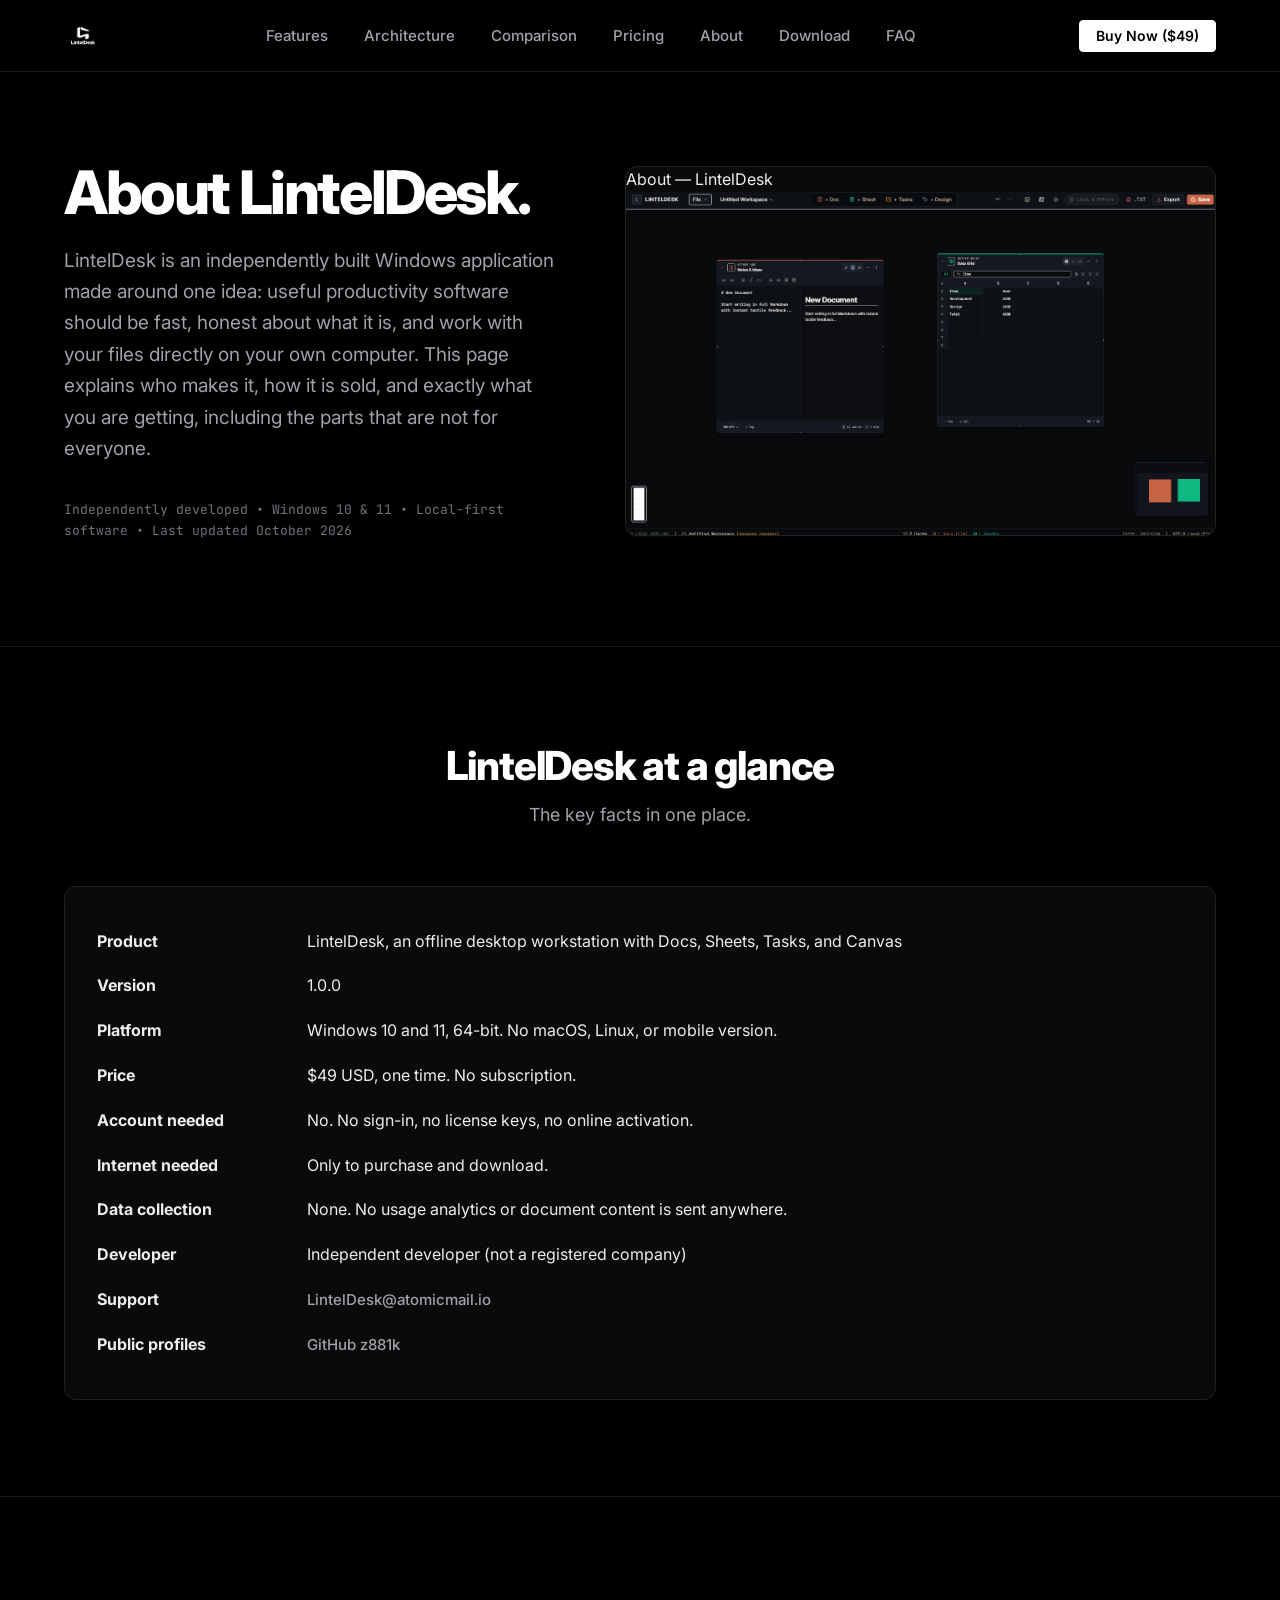
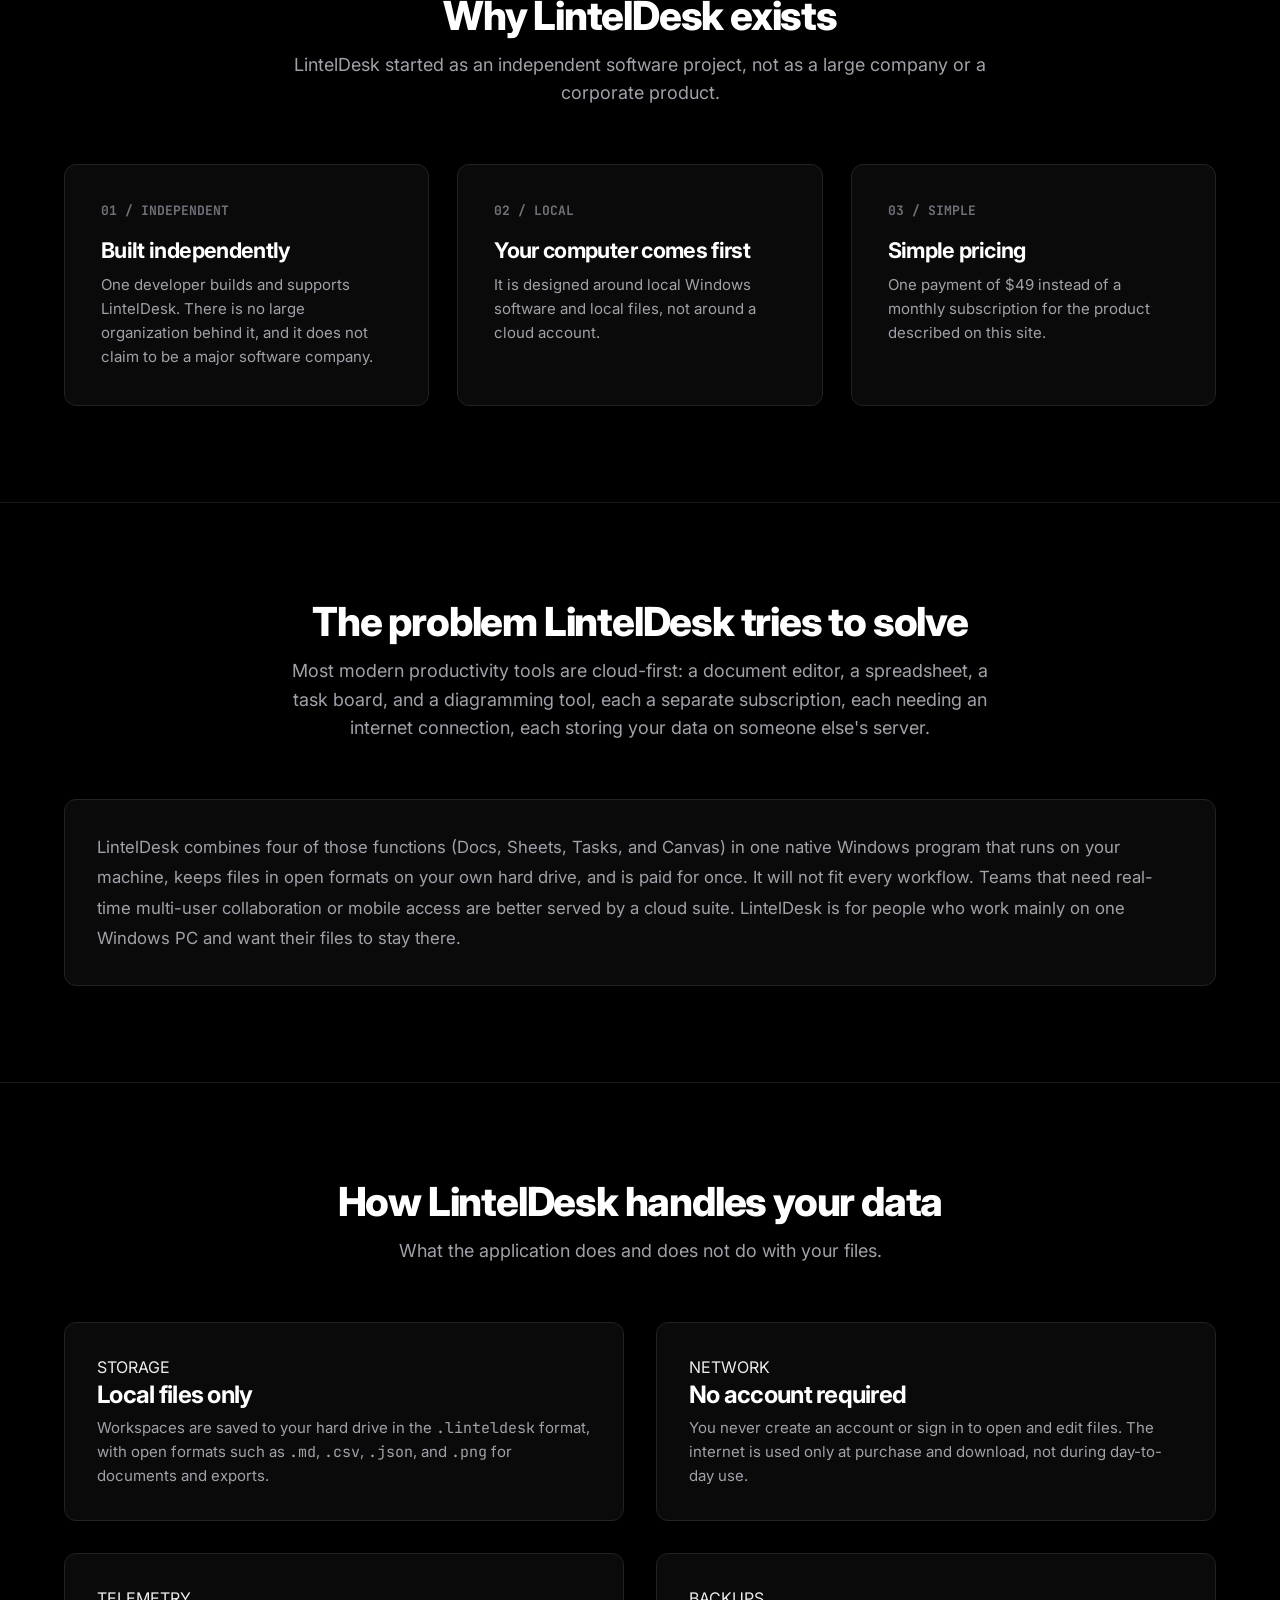
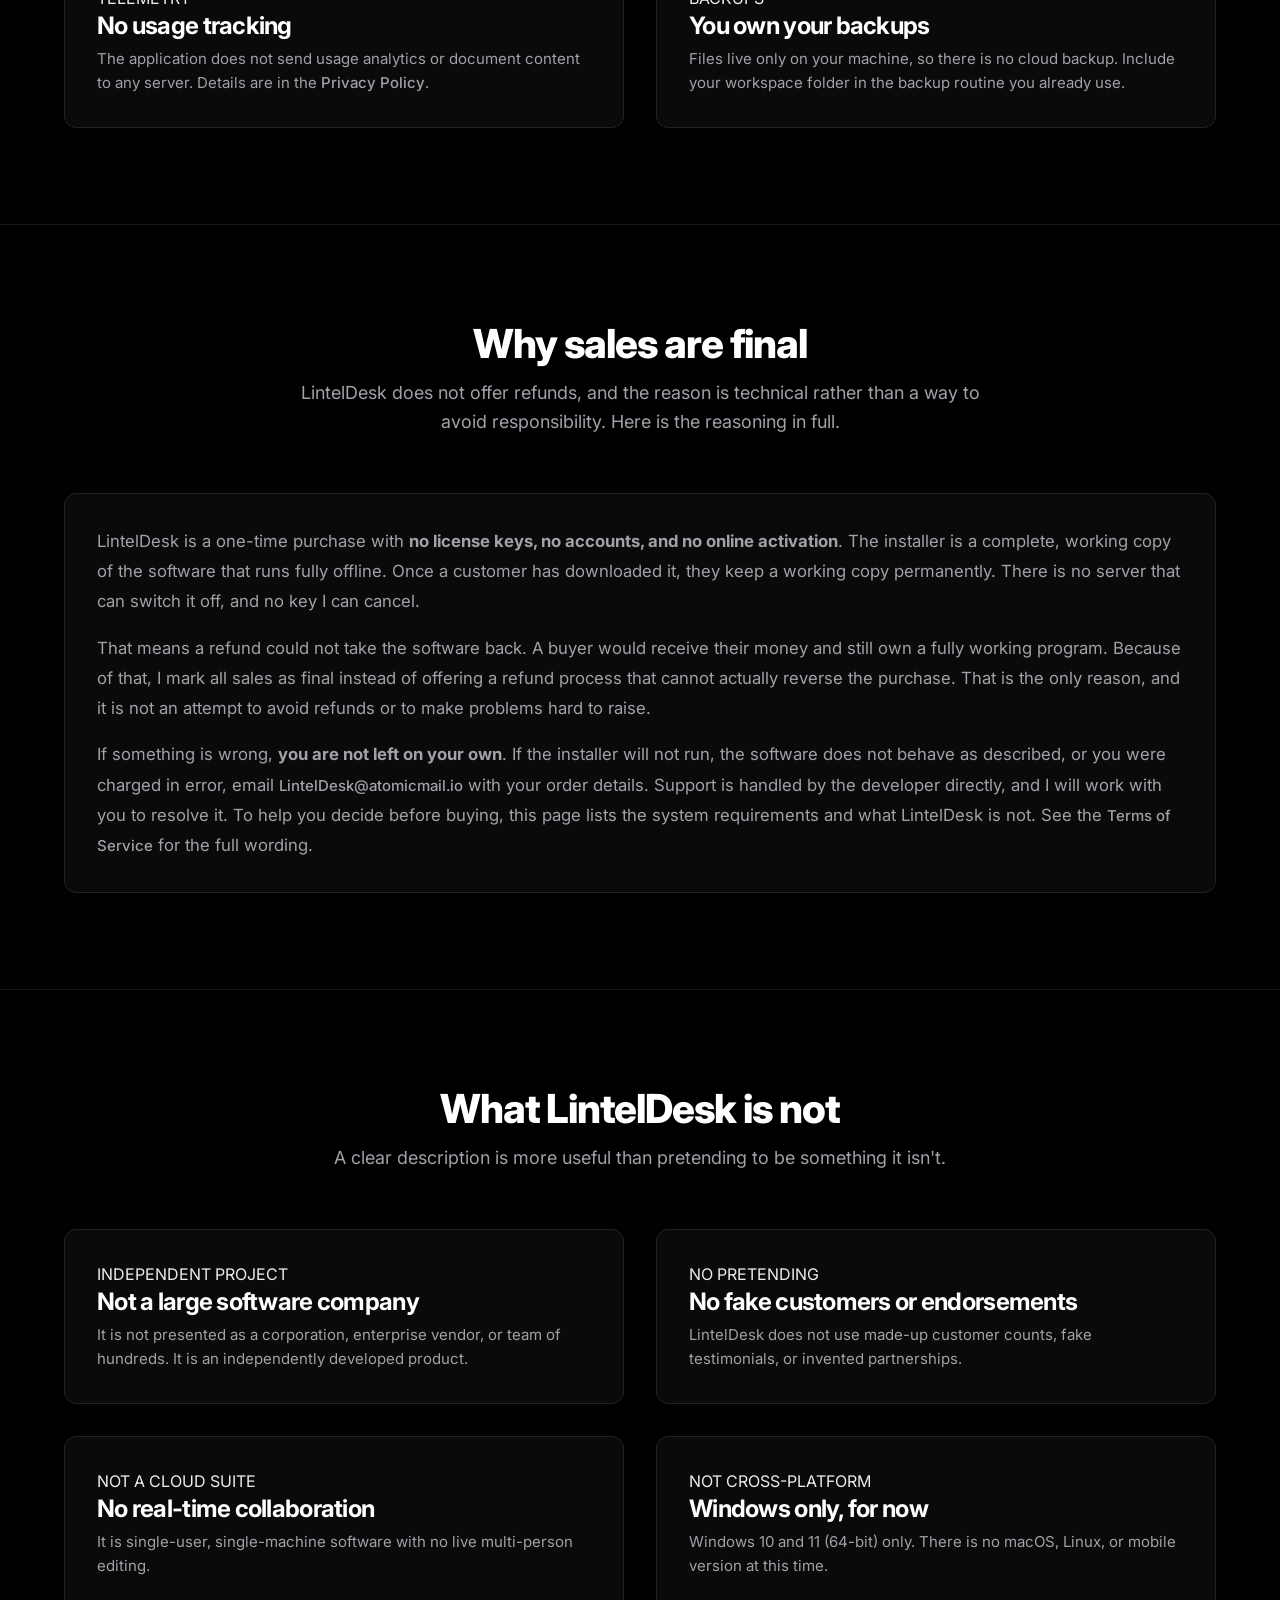
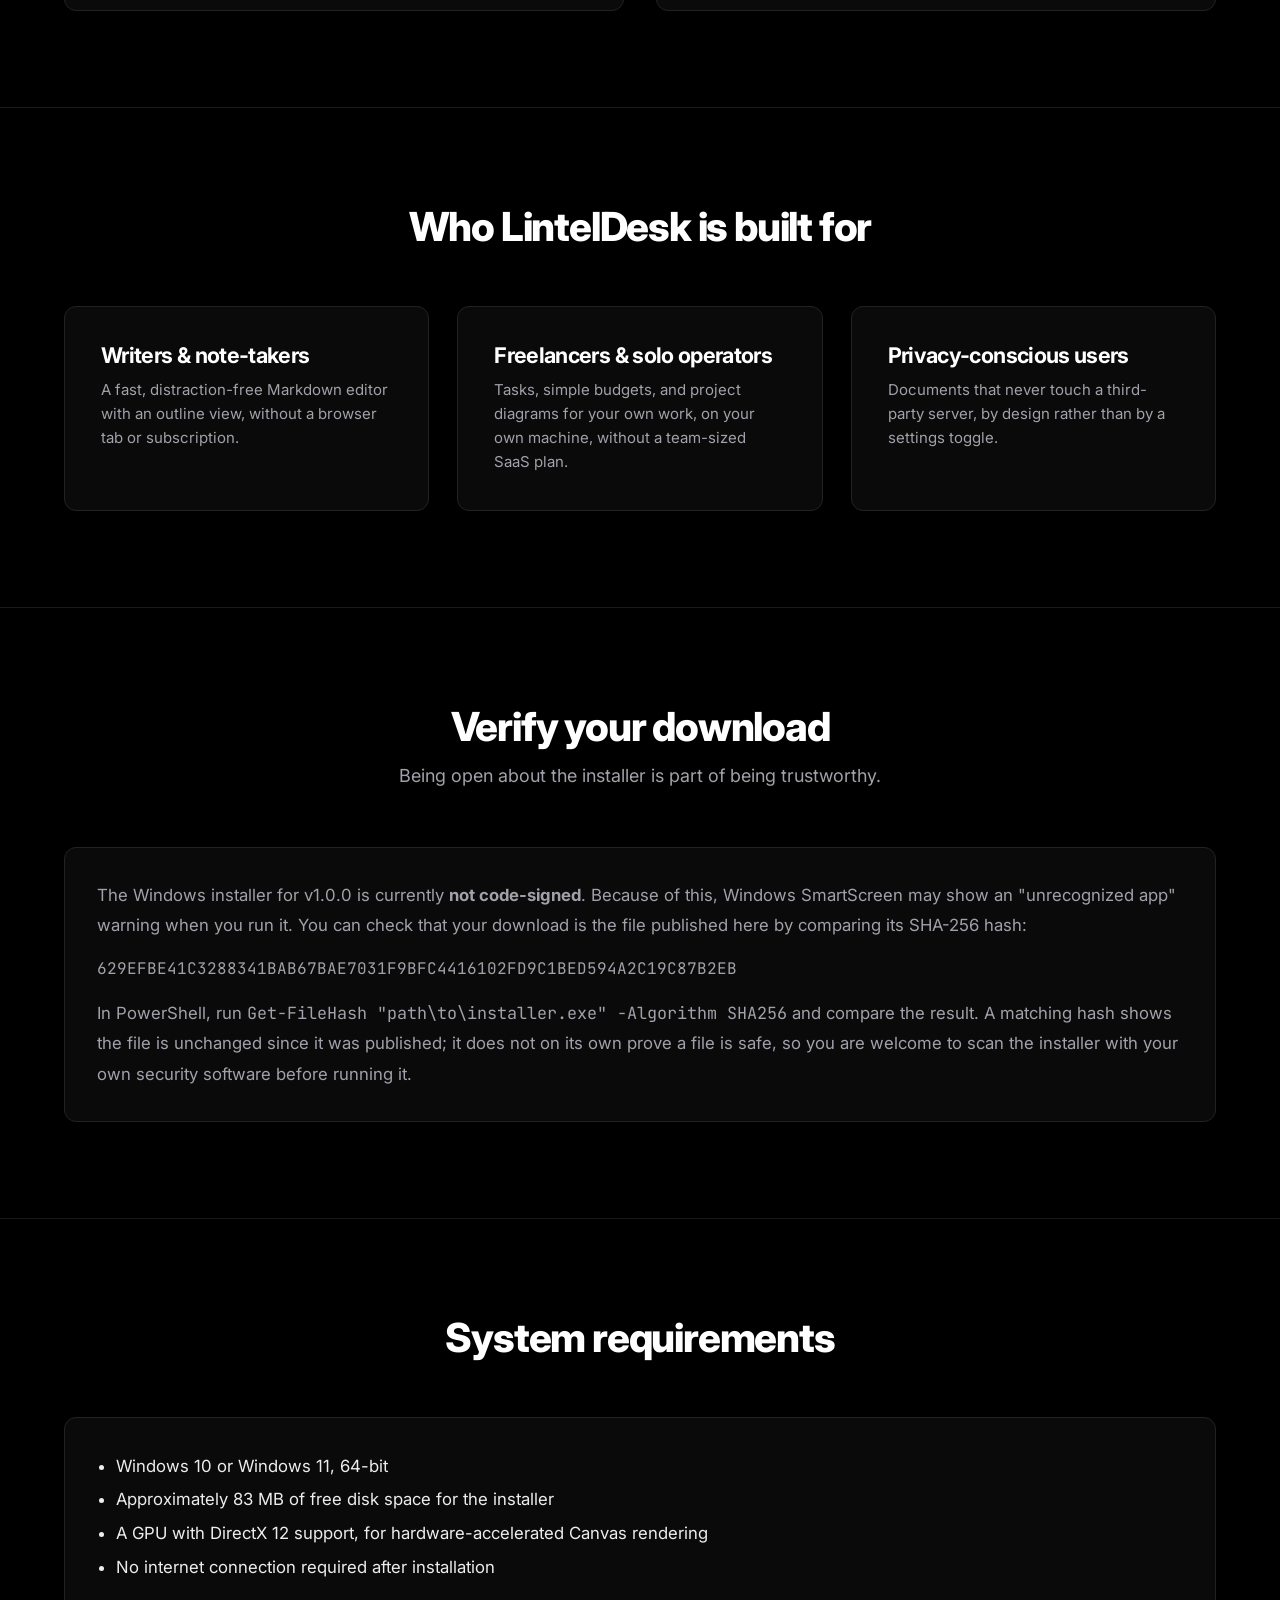
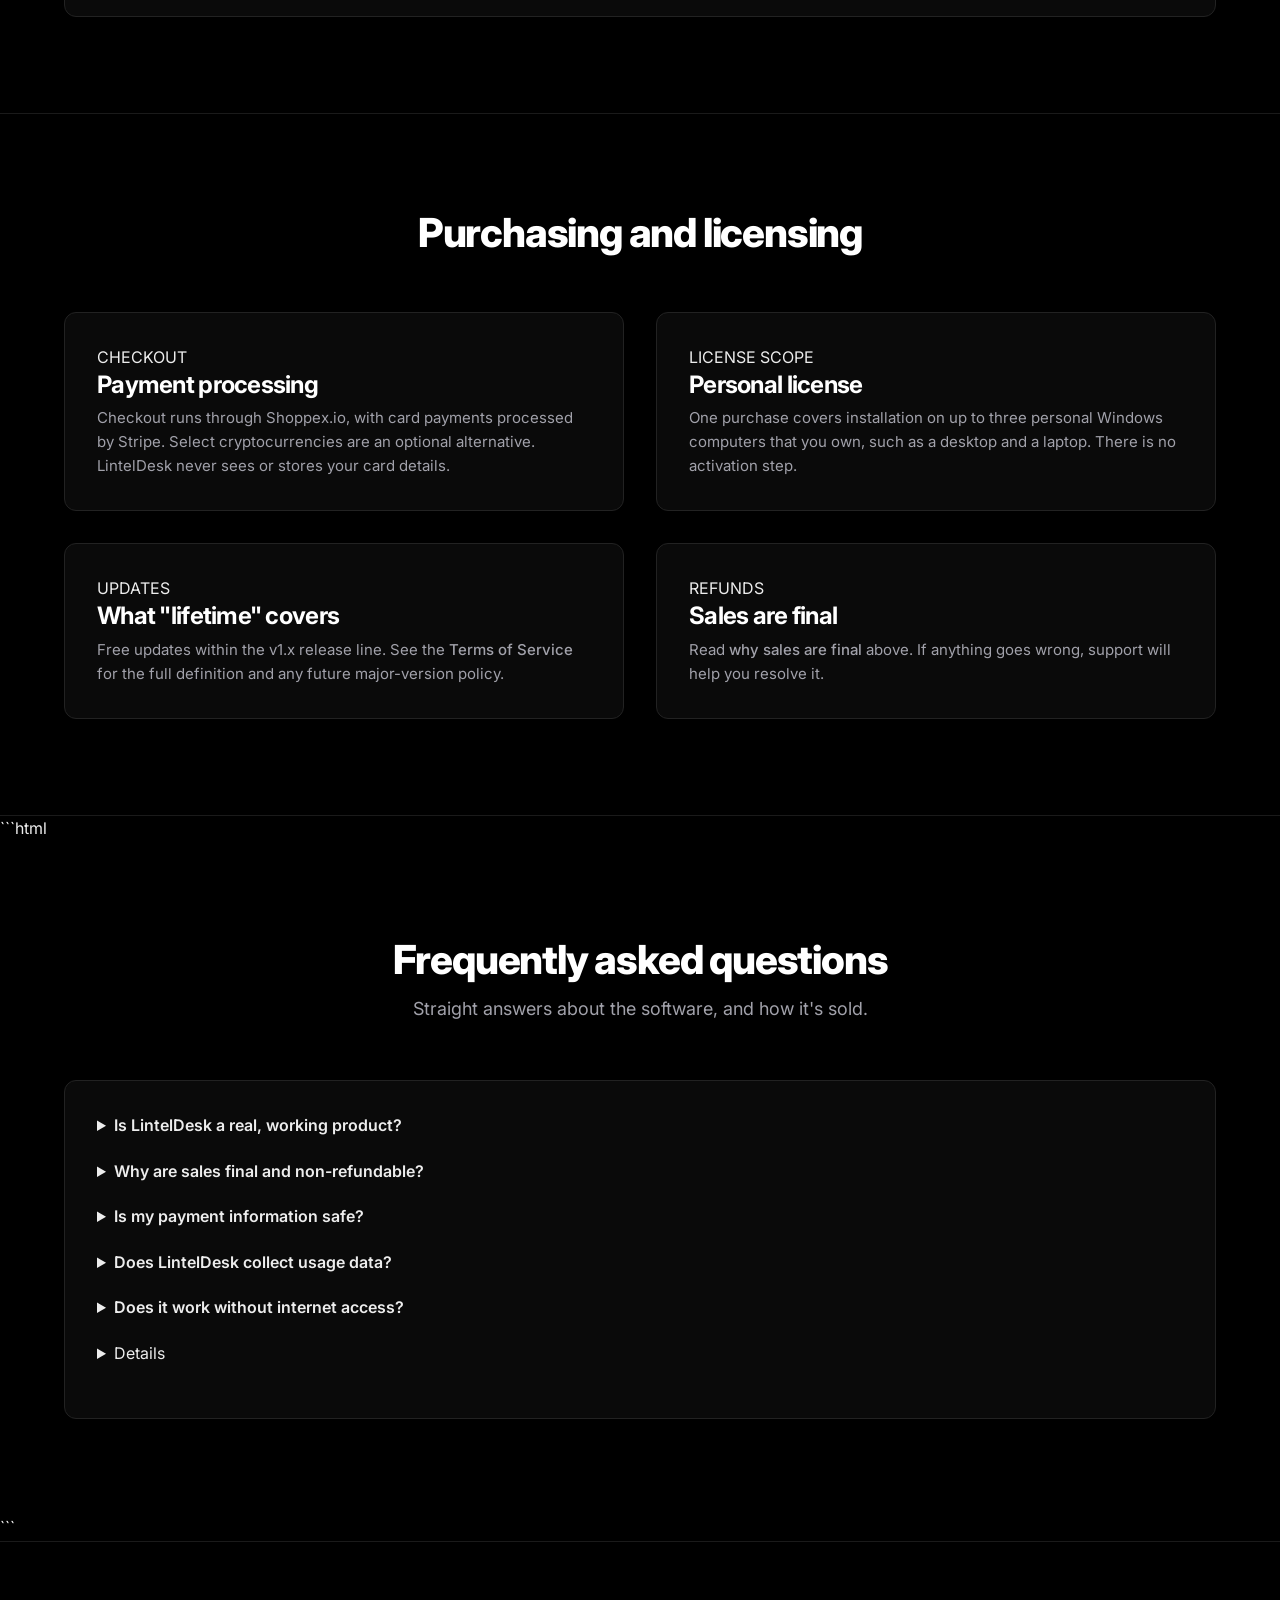
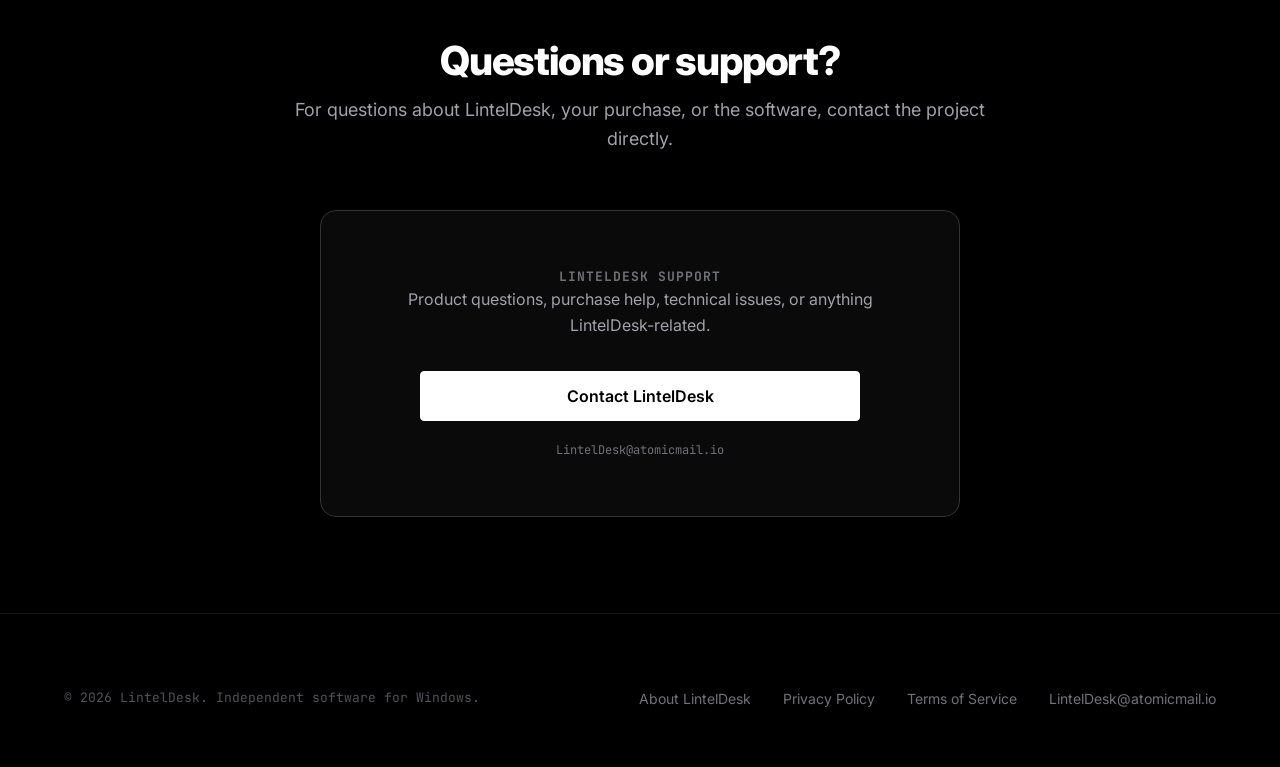
==== commit 4ace4763: "Revise FAQ content for clarity and conciseness" ====
--- a/about.html
+++ b/about.html
@@ -396,7 +396,7 @@
   <div class="container">
     <div class="section-head">
       <h2>Frequently asked questions</h2>
-      <p>Straight answers about the software, the developer, and how it's sold.</p>
+      <p>Straight answers about the software, and how it's sold.</p>
     </div>
 
     <div class="comp-card" style="padding: 2rem;">
@@ -411,13 +411,8 @@
       </details>
 
       <details style="margin-bottom:1.25rem;">
-        <summary style="font-weight:600; cursor:pointer;">Who makes LintelDesk, and why is there no company name?</summary>
-        <p style="margin-top:0.75rem; line-height:1.8;">LintelDesk is built by an independent developer rather than a registered company with a team page. That is disclosed here instead of hidden. Support is handled directly through LintelDesk@atomicmail.io.</p>
-      </details>
-
-      <details style="margin-bottom:1.25rem;">
         <summary style="font-weight:600; cursor:pointer;">Is my payment information safe?</summary>
-        <p style="margin-top:0.75rem; line-height:1.8;">Checkout runs through Shoppex.io, with card payments processed by Stripe. LintelDesk never sees or stores your full card number.</p>
+        <p style="margin-top:0.75rem; line-height:1.8;">Yes. Checkout runs through Shoppex.io, with card payments processed by Stripe. LintelDesk never sees or stores your full card number.</p>
       </details>
 
       <details style="margin-bottom:1.25rem;">
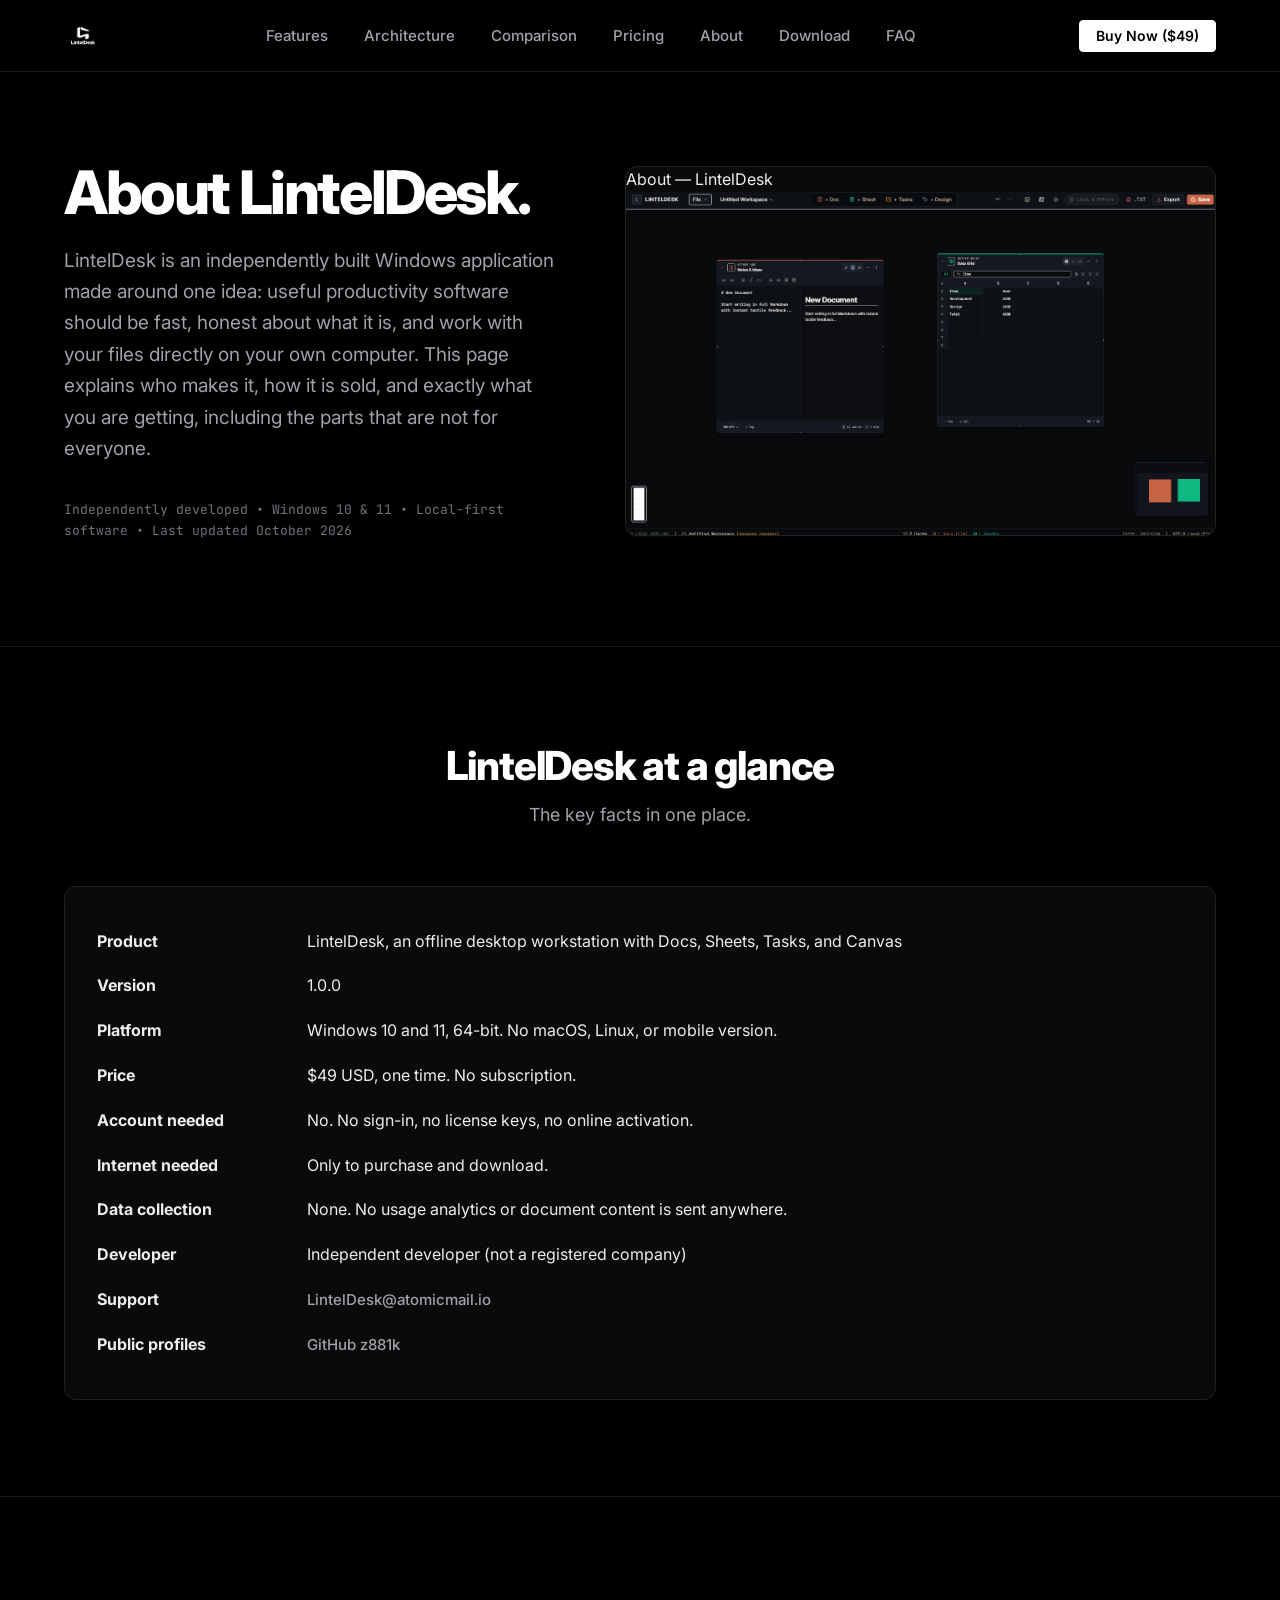
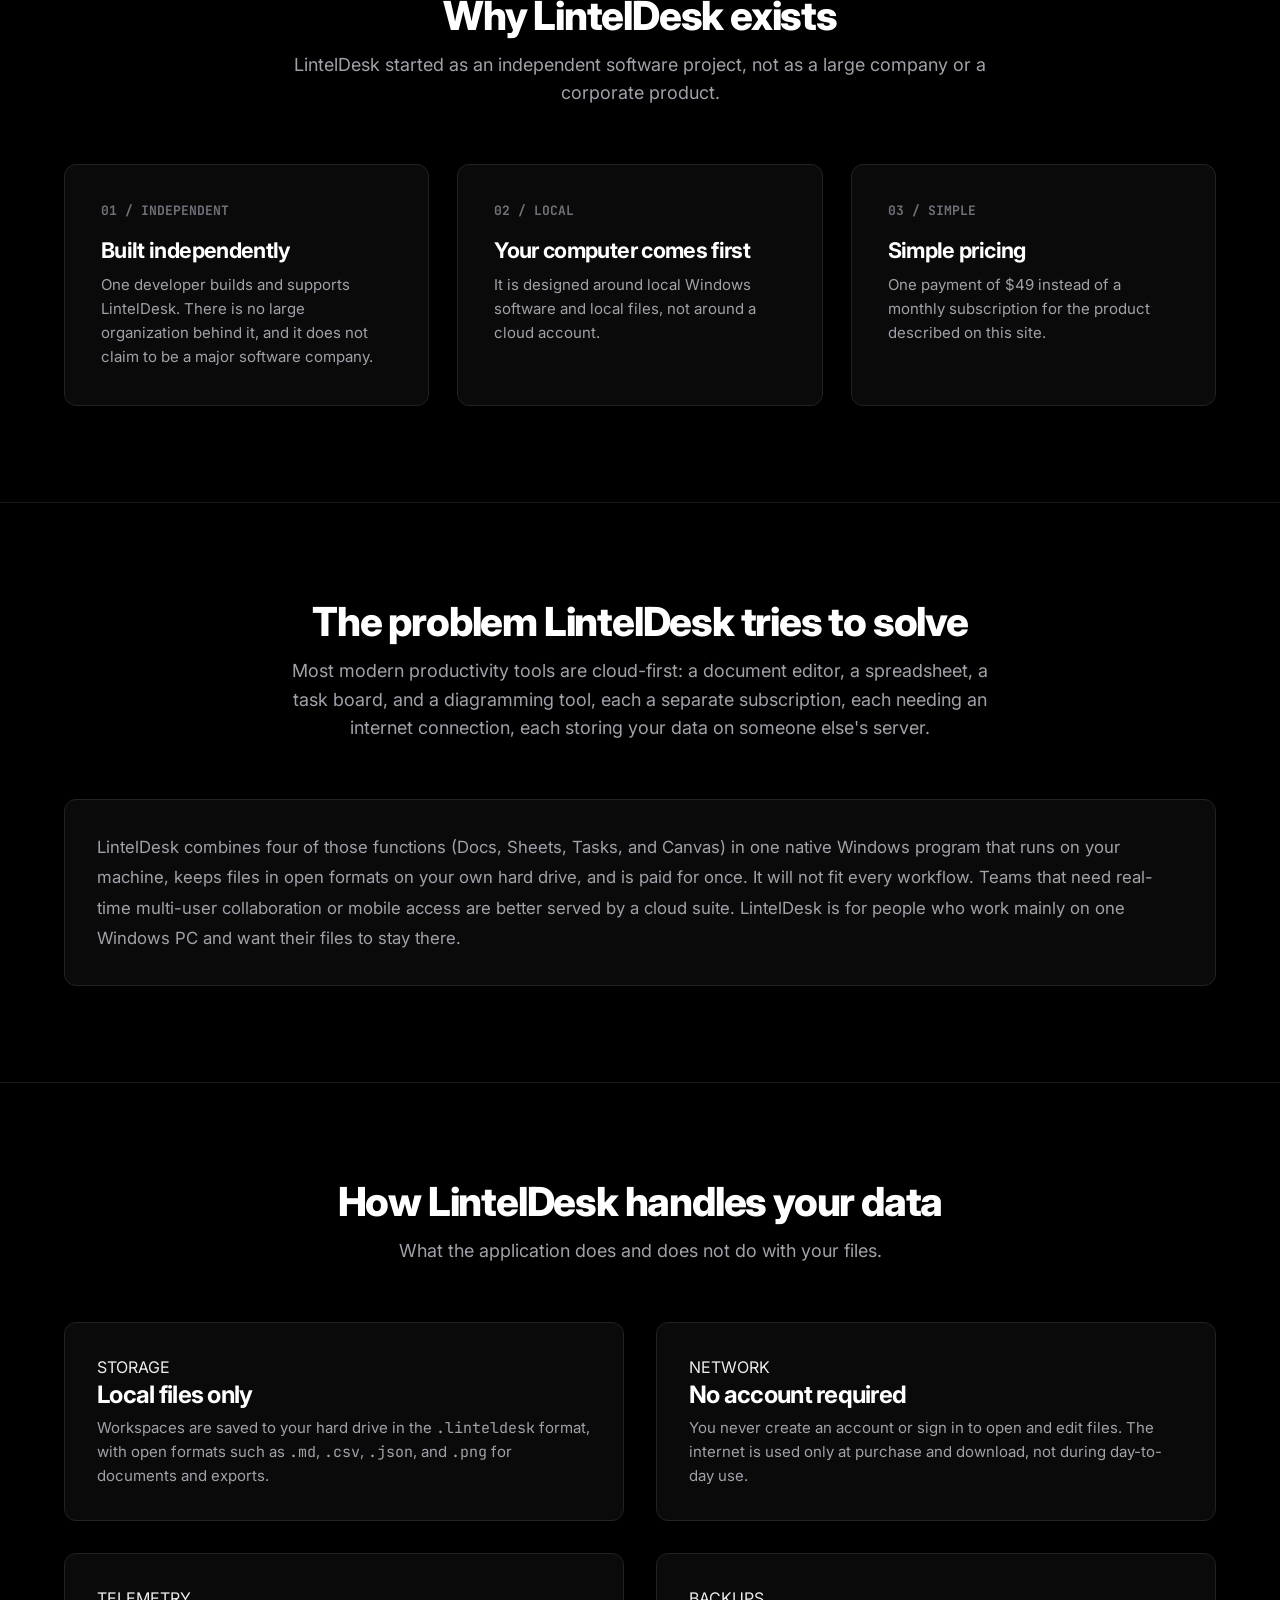
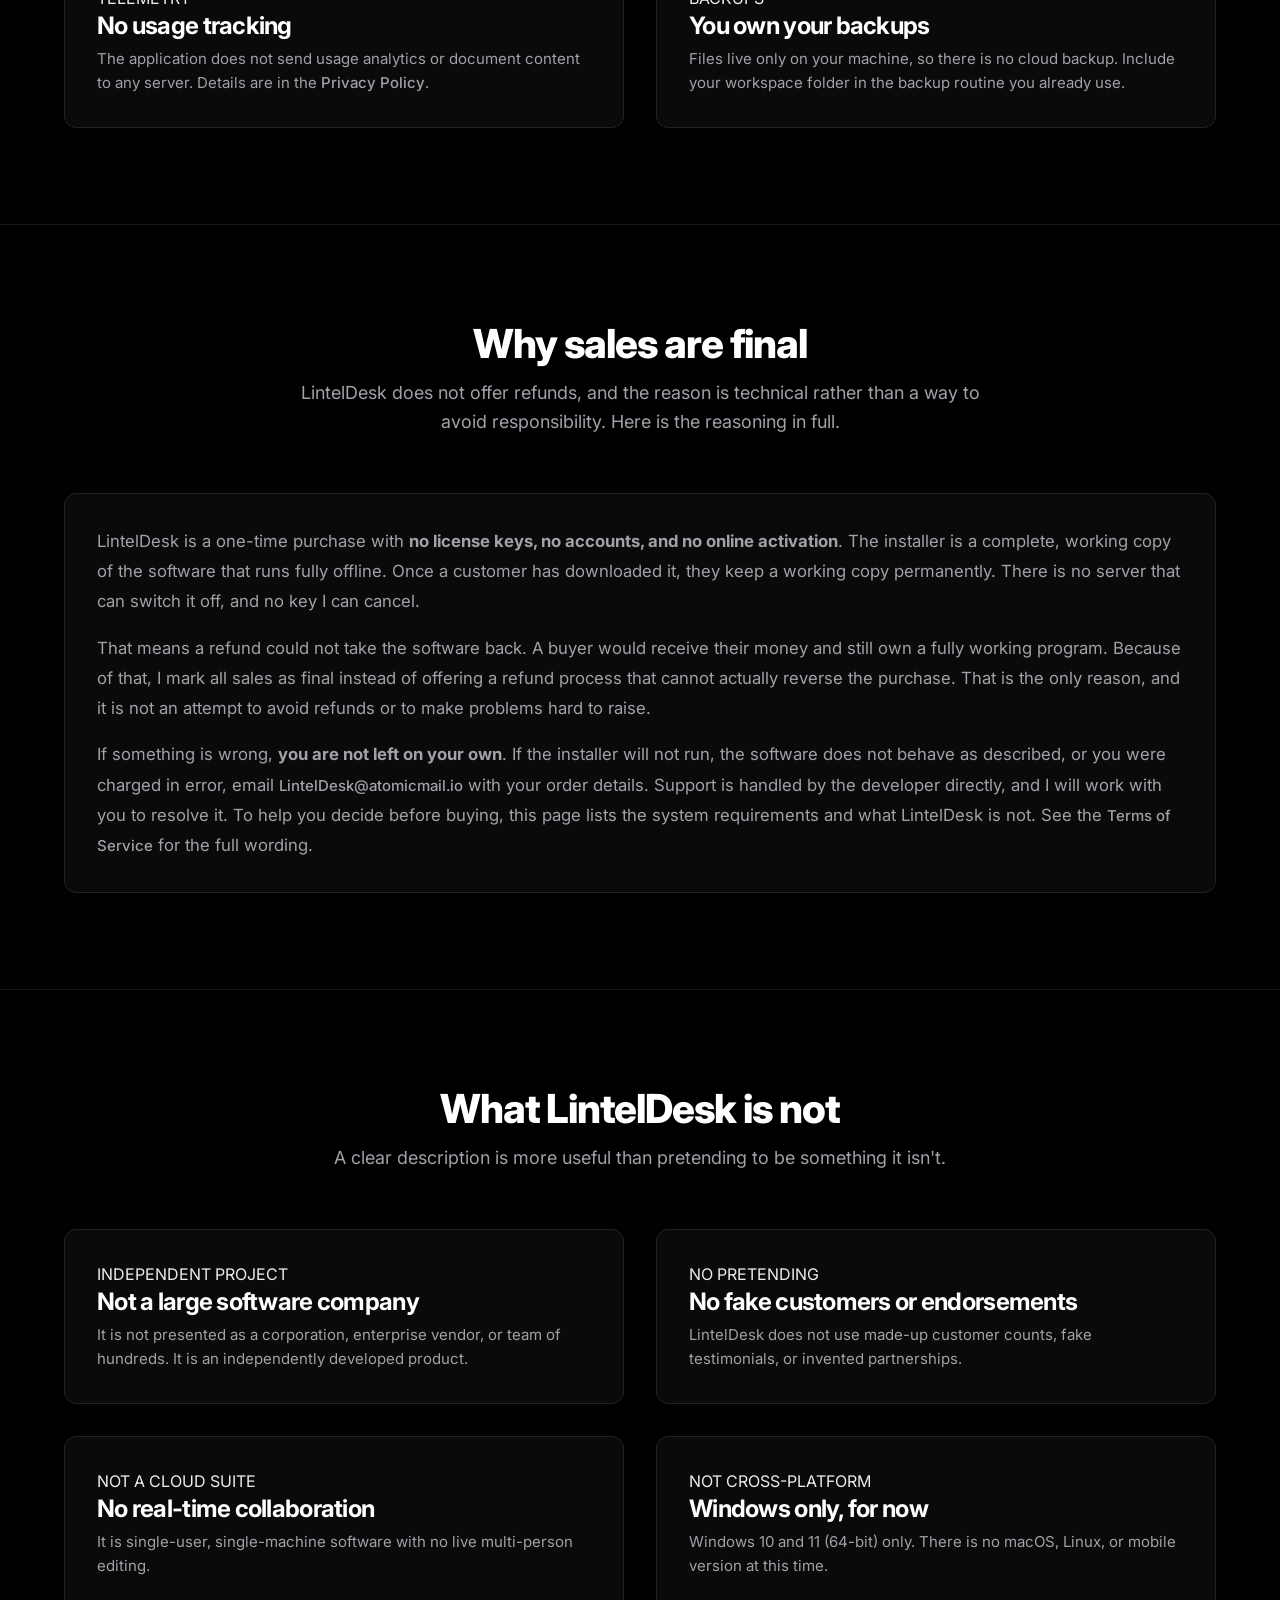
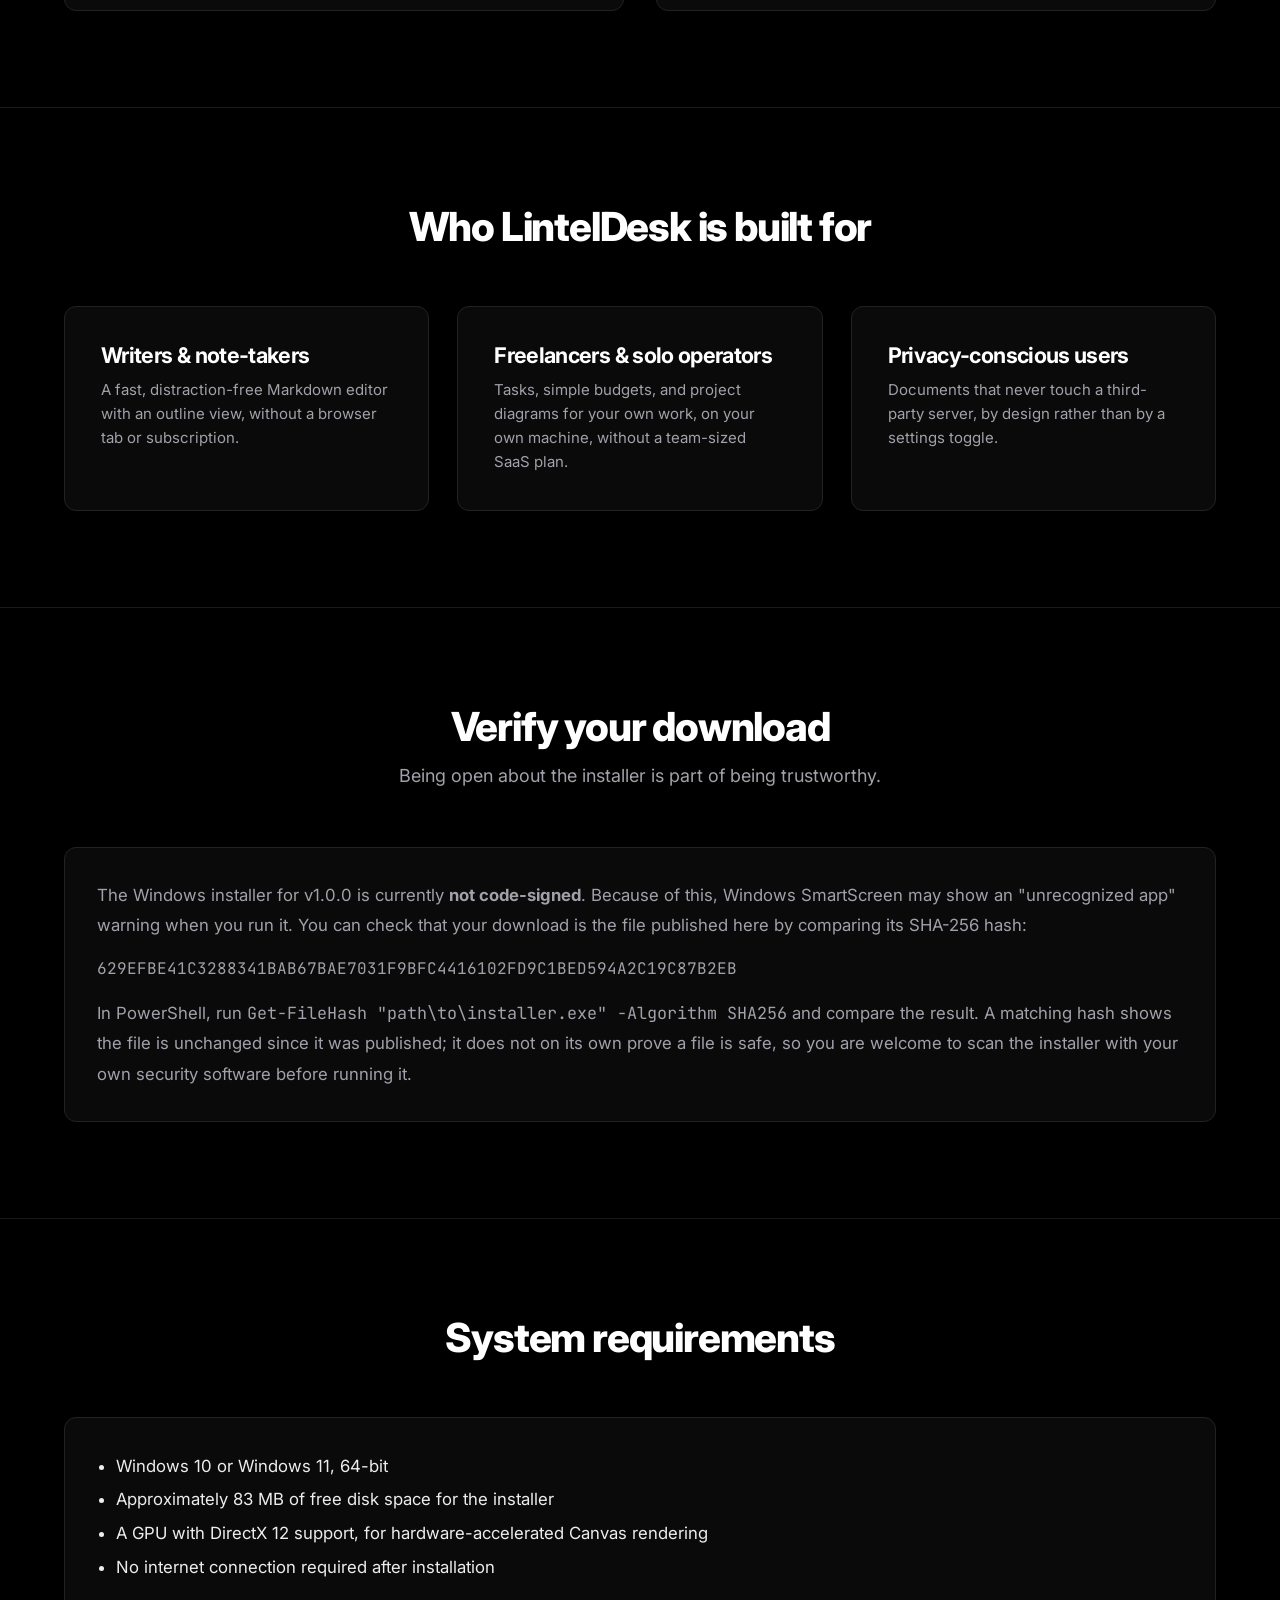
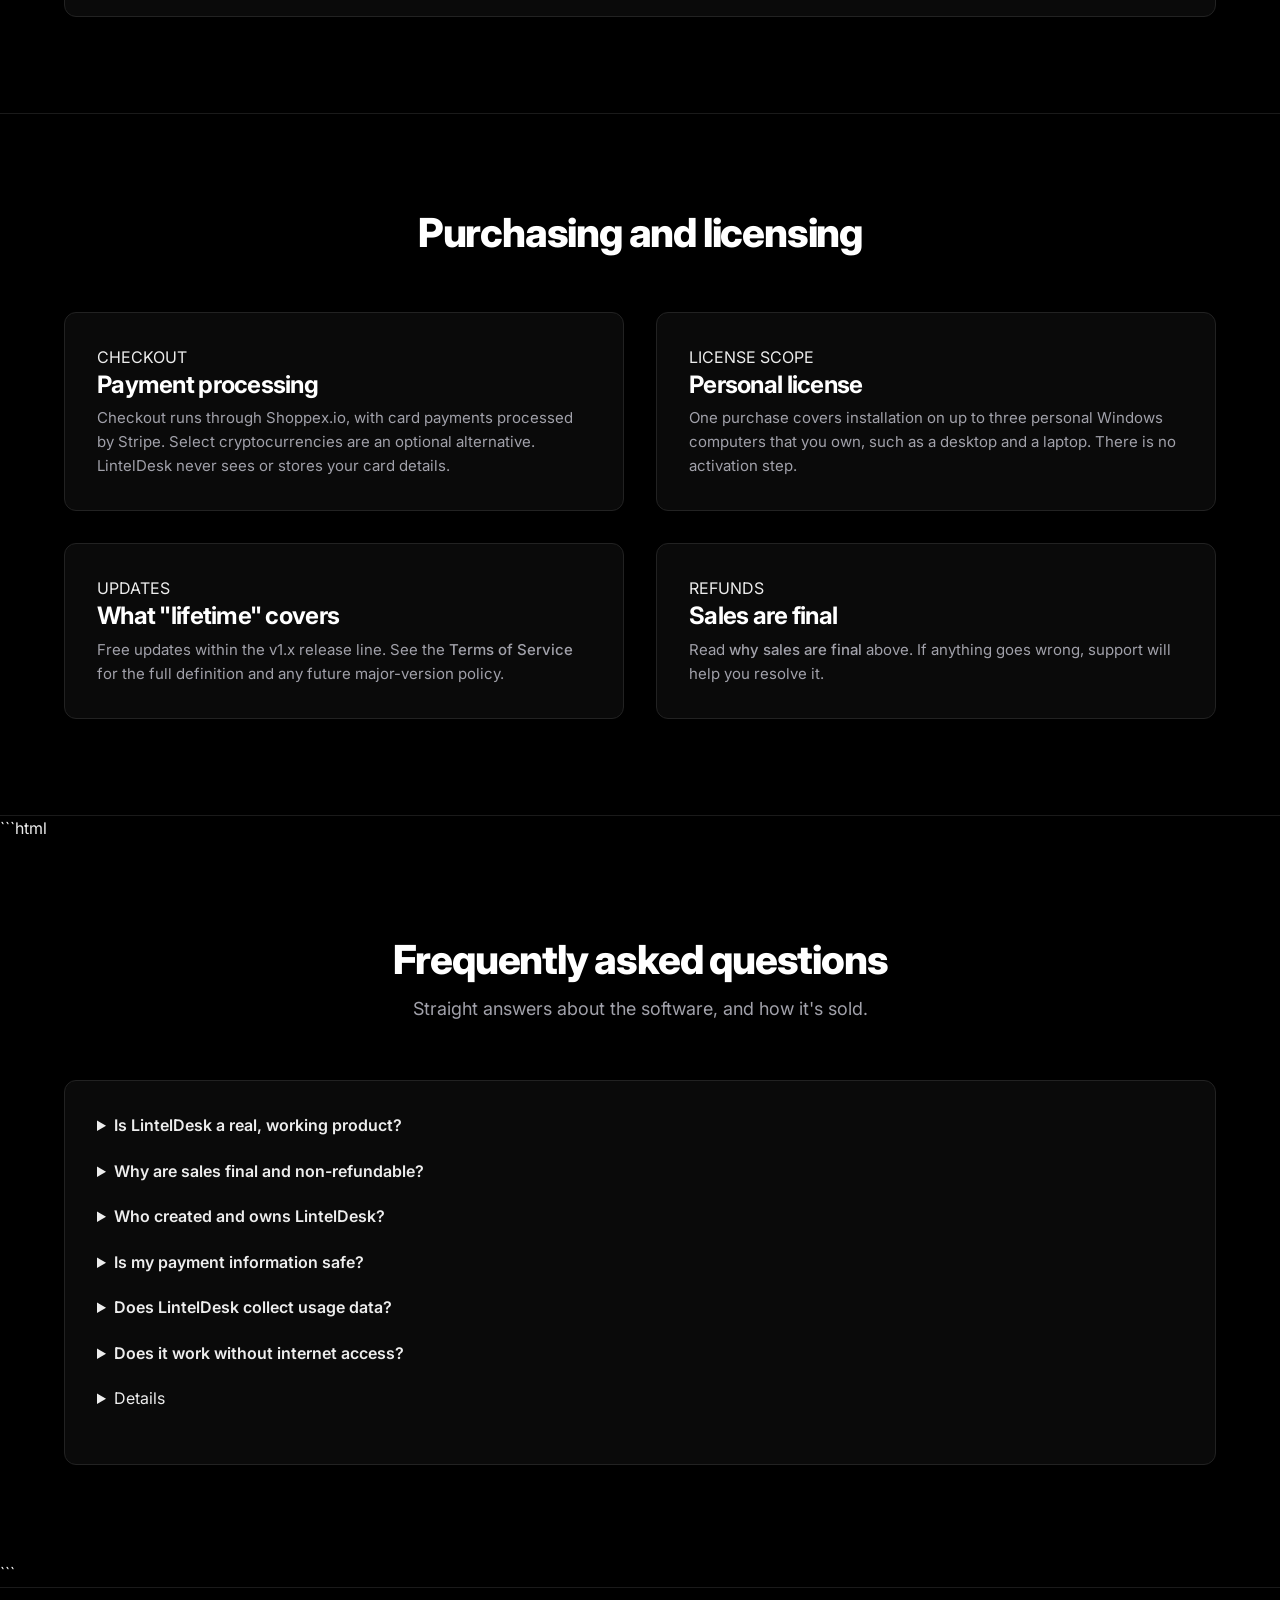
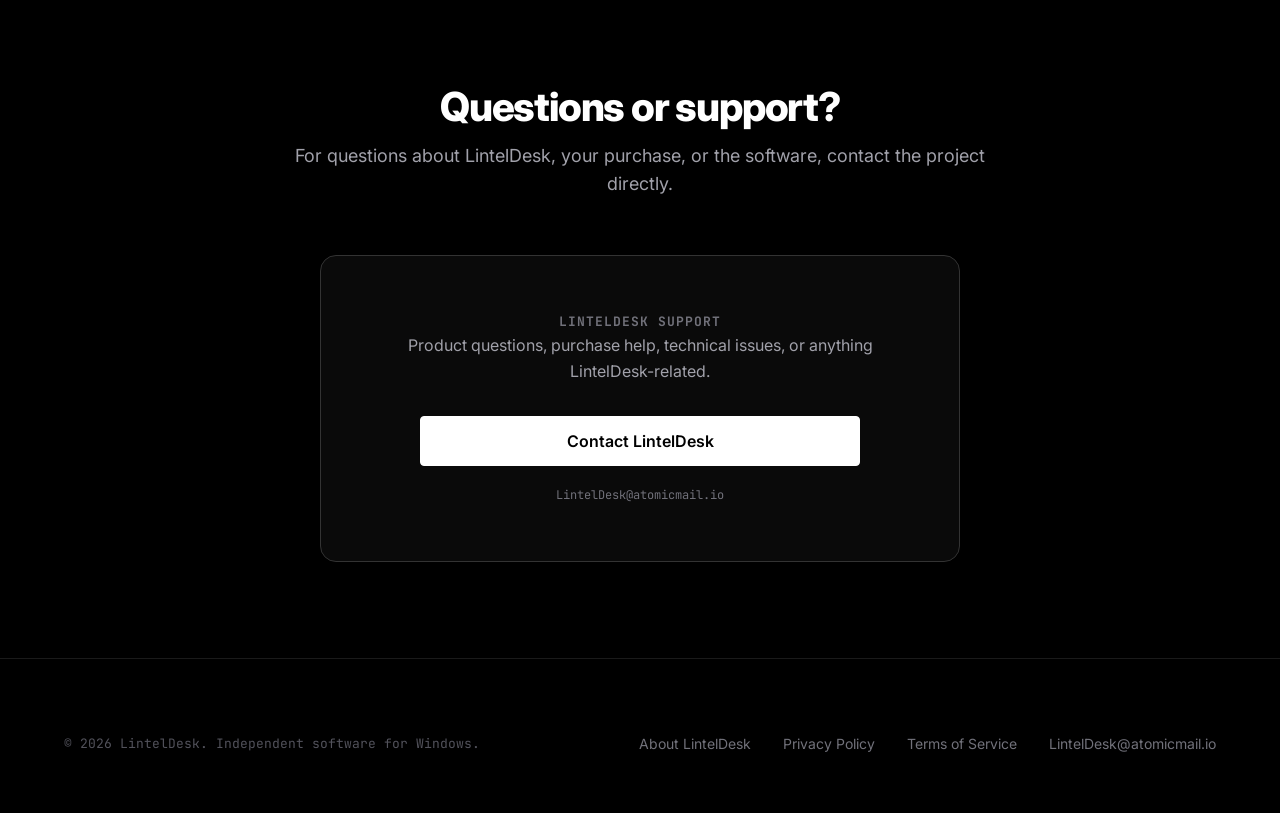
==== commit 858de191: "Add FAQ about LintelDesk creator and ownership Added a new FAQ section about the creator of LintelDe" ====
--- a/about.html
+++ b/about.html
@@ -409,7 +409,12 @@
         <summary style="font-weight:600; cursor:pointer;">Why are sales final and non-refundable?</summary>
         <p style="margin-top:0.75rem; line-height:1.8;">With no license keys, no accounts, and no online activation, the installer is a complete offline copy. After download the buyer keeps it permanently, and there is no way to revoke it after a refund. If something is wrong, email support and it will be worked out with you. <a href="#refunds" class="nav-link">Read the full explanation.</a></p>
       </details>
-
+      
+<details style="margin-bottom:1.25rem;">
+  <summary style="font-weight:600; cursor:pointer;">Who created and owns LintelDesk?</summary>
+  <p style="margin-top:0.75rem; line-height:1.8;">My name is Isaac, and I am the creator and owner of LintelDesk. You can find me on GitHub as <a href="https://github.com/z881k" target="_blank" rel="noopener noreferrer">@z881k</a>.</p>
+</details>
+      
       <details style="margin-bottom:1.25rem;">
         <summary style="font-weight:600; cursor:pointer;">Is my payment information safe?</summary>
         <p style="margin-top:0.75rem; line-height:1.8;">Yes. Checkout runs through Shoppex.io, with card payments processed by Stripe. LintelDesk never sees or stores your full card number.</p>
